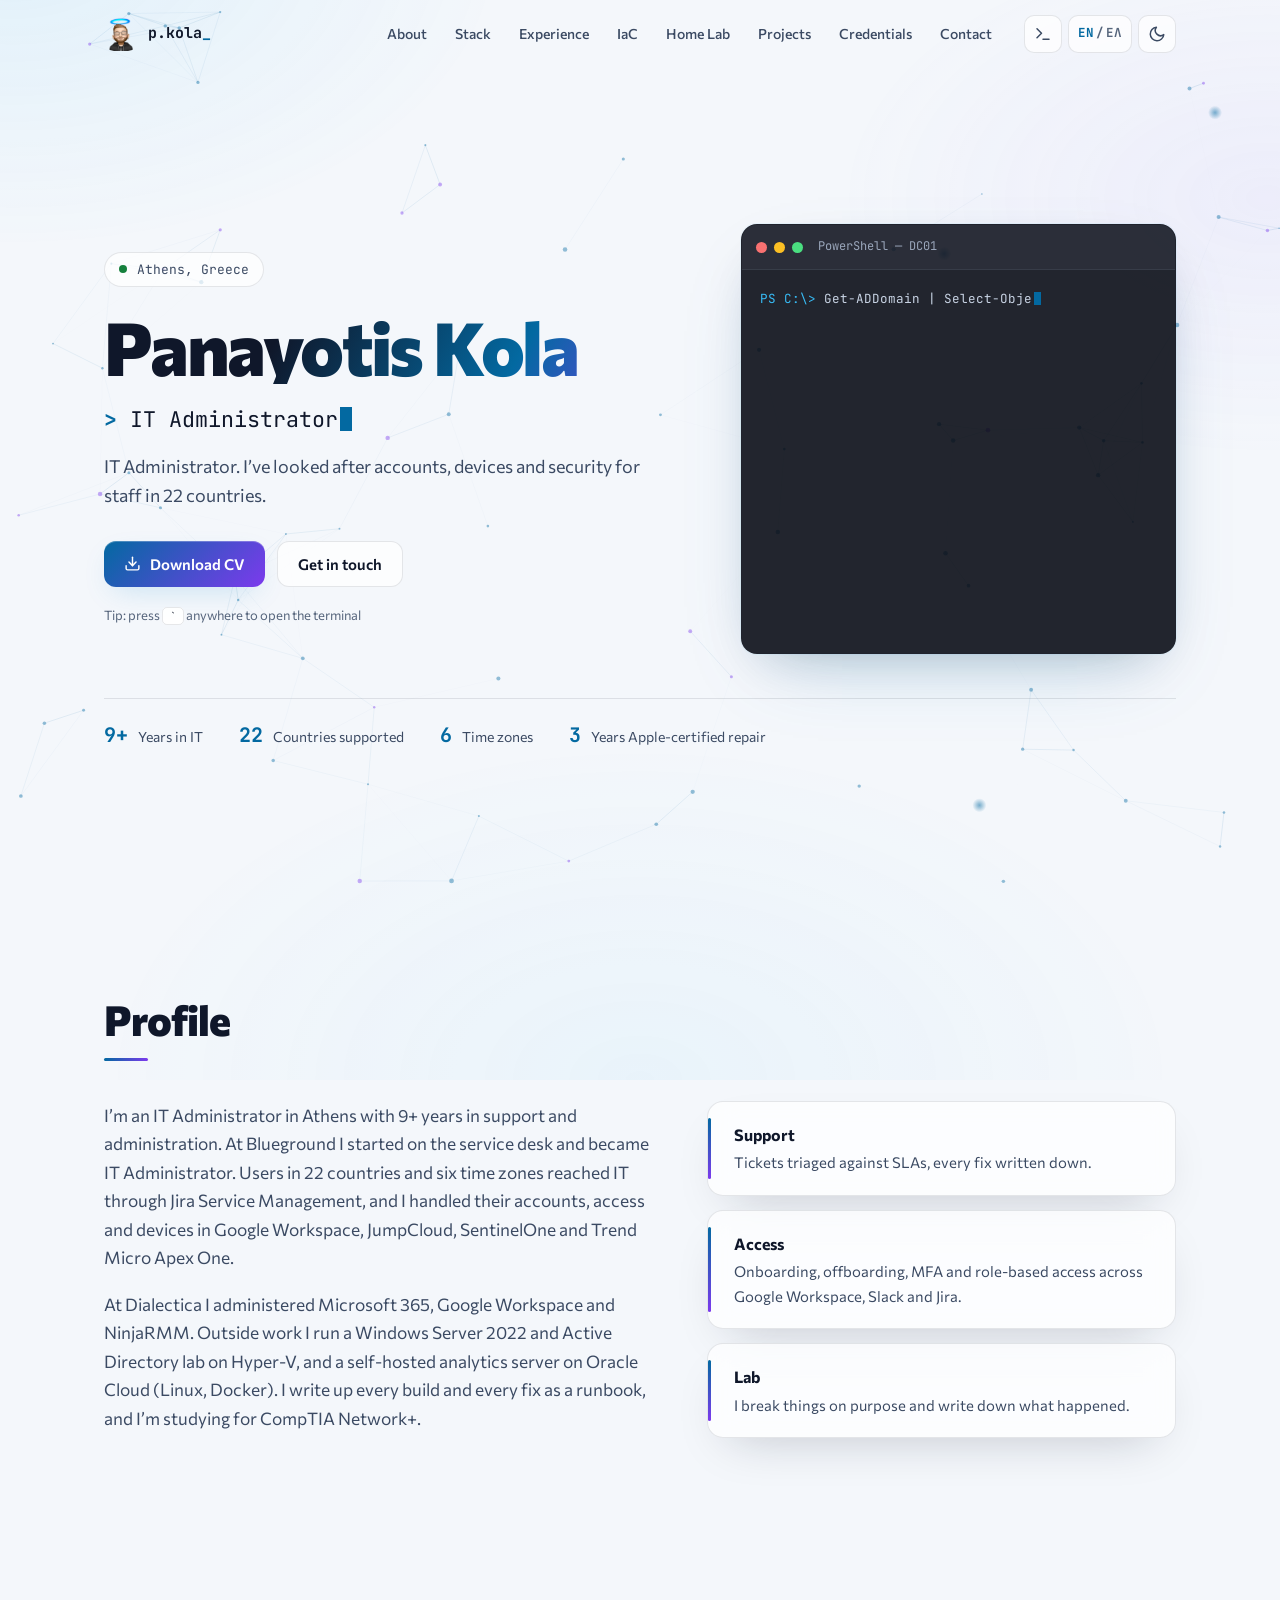
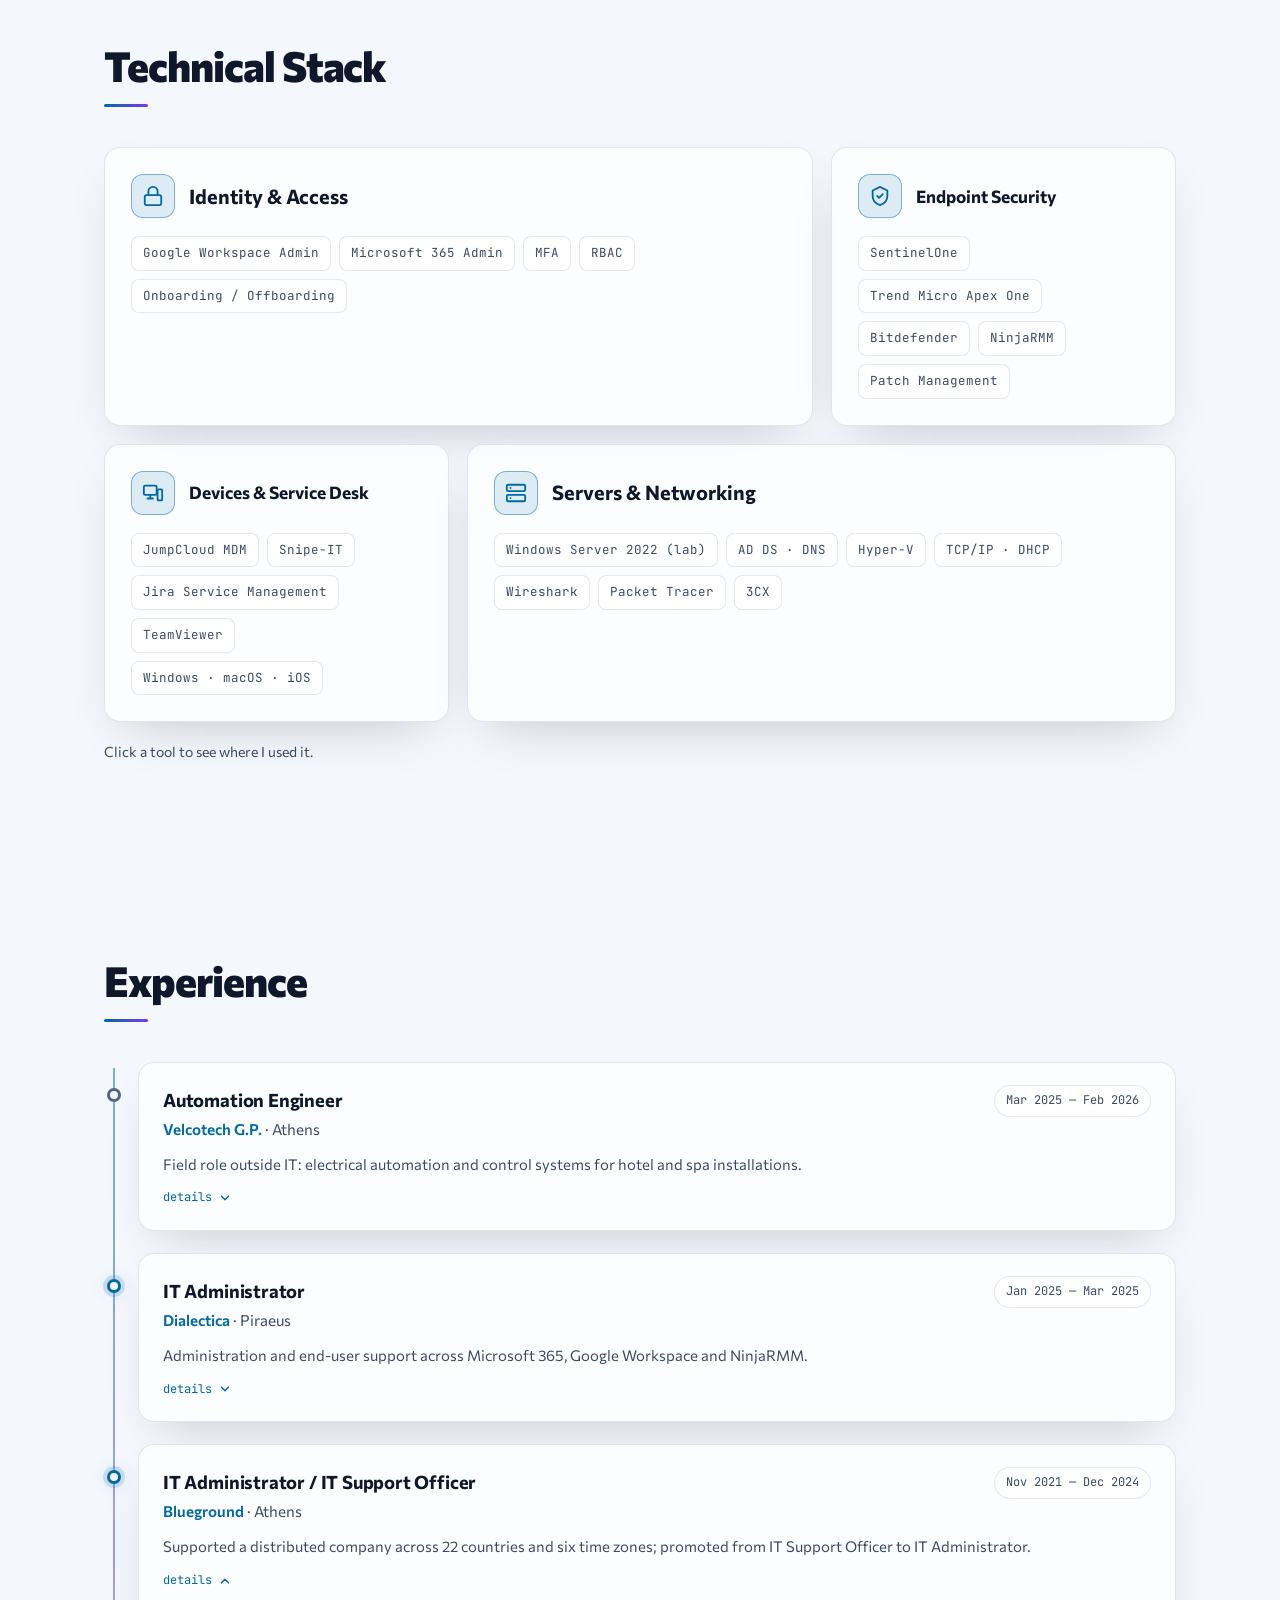
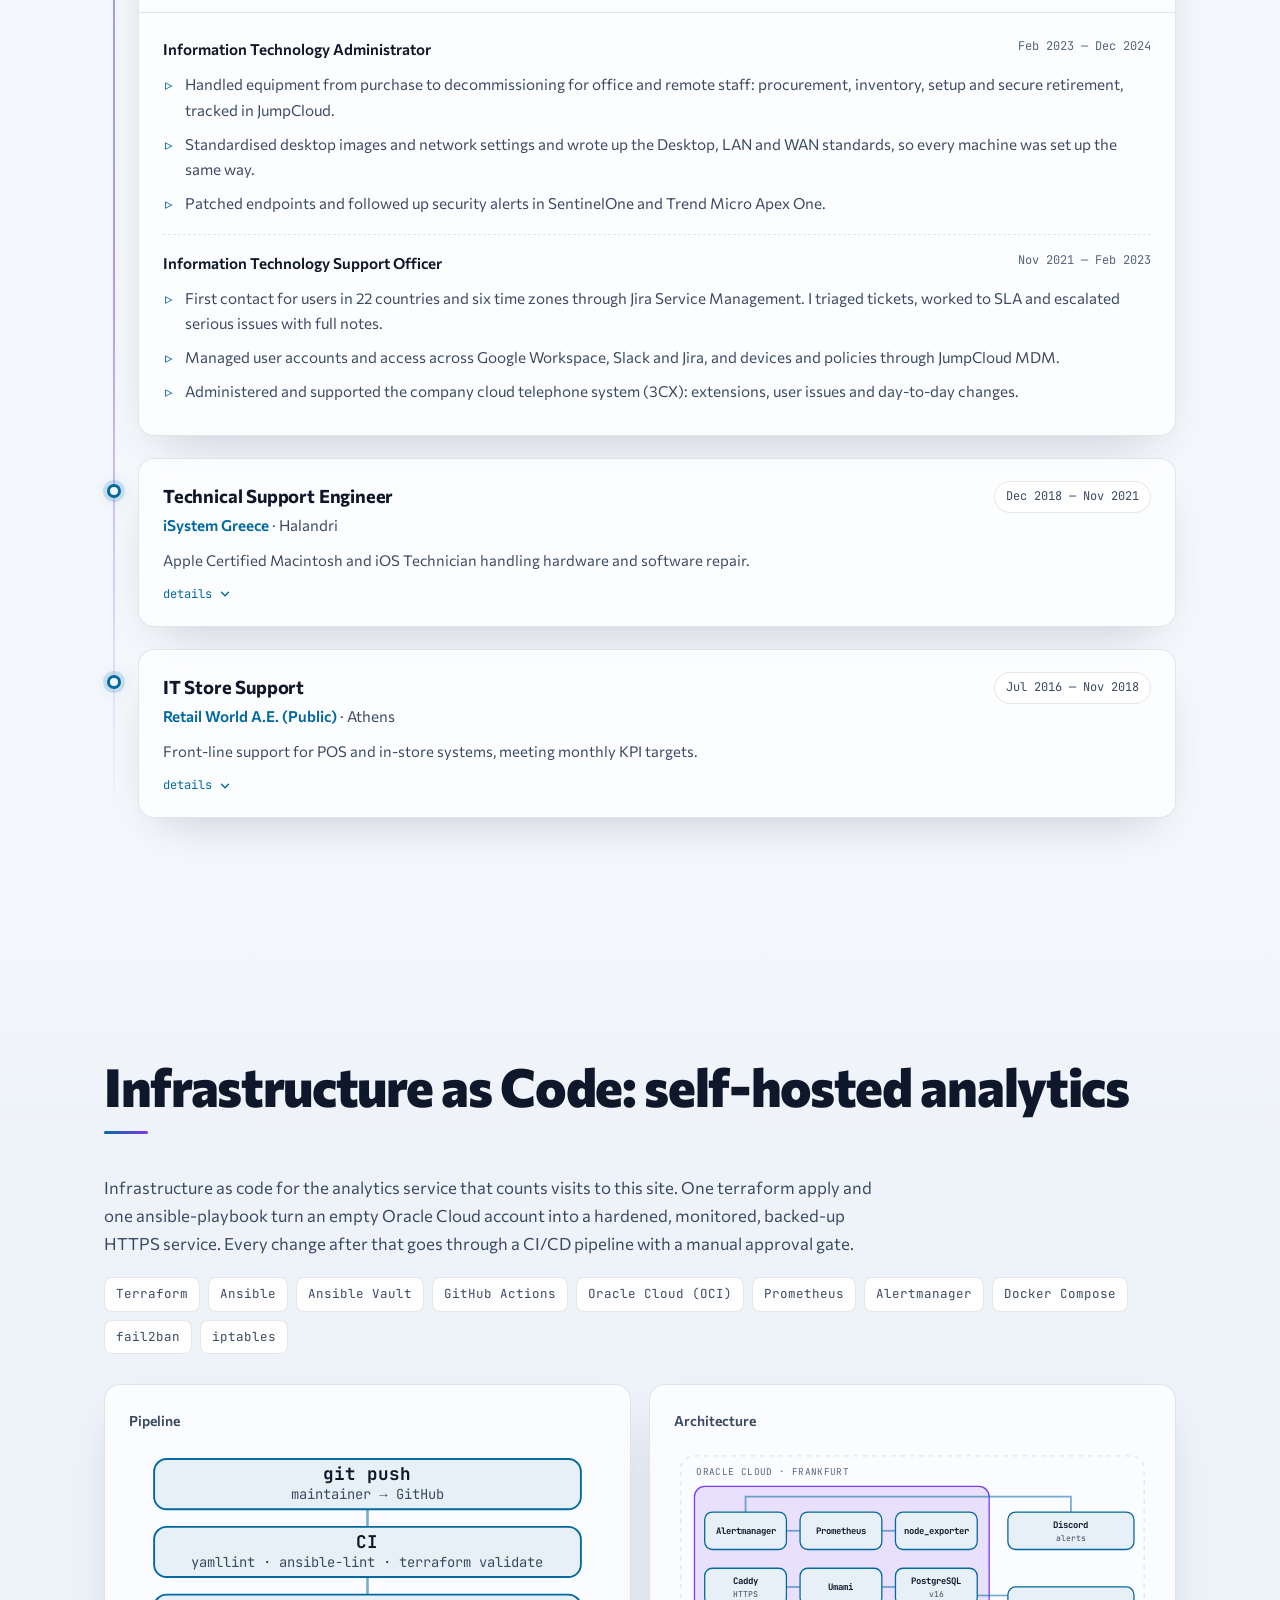
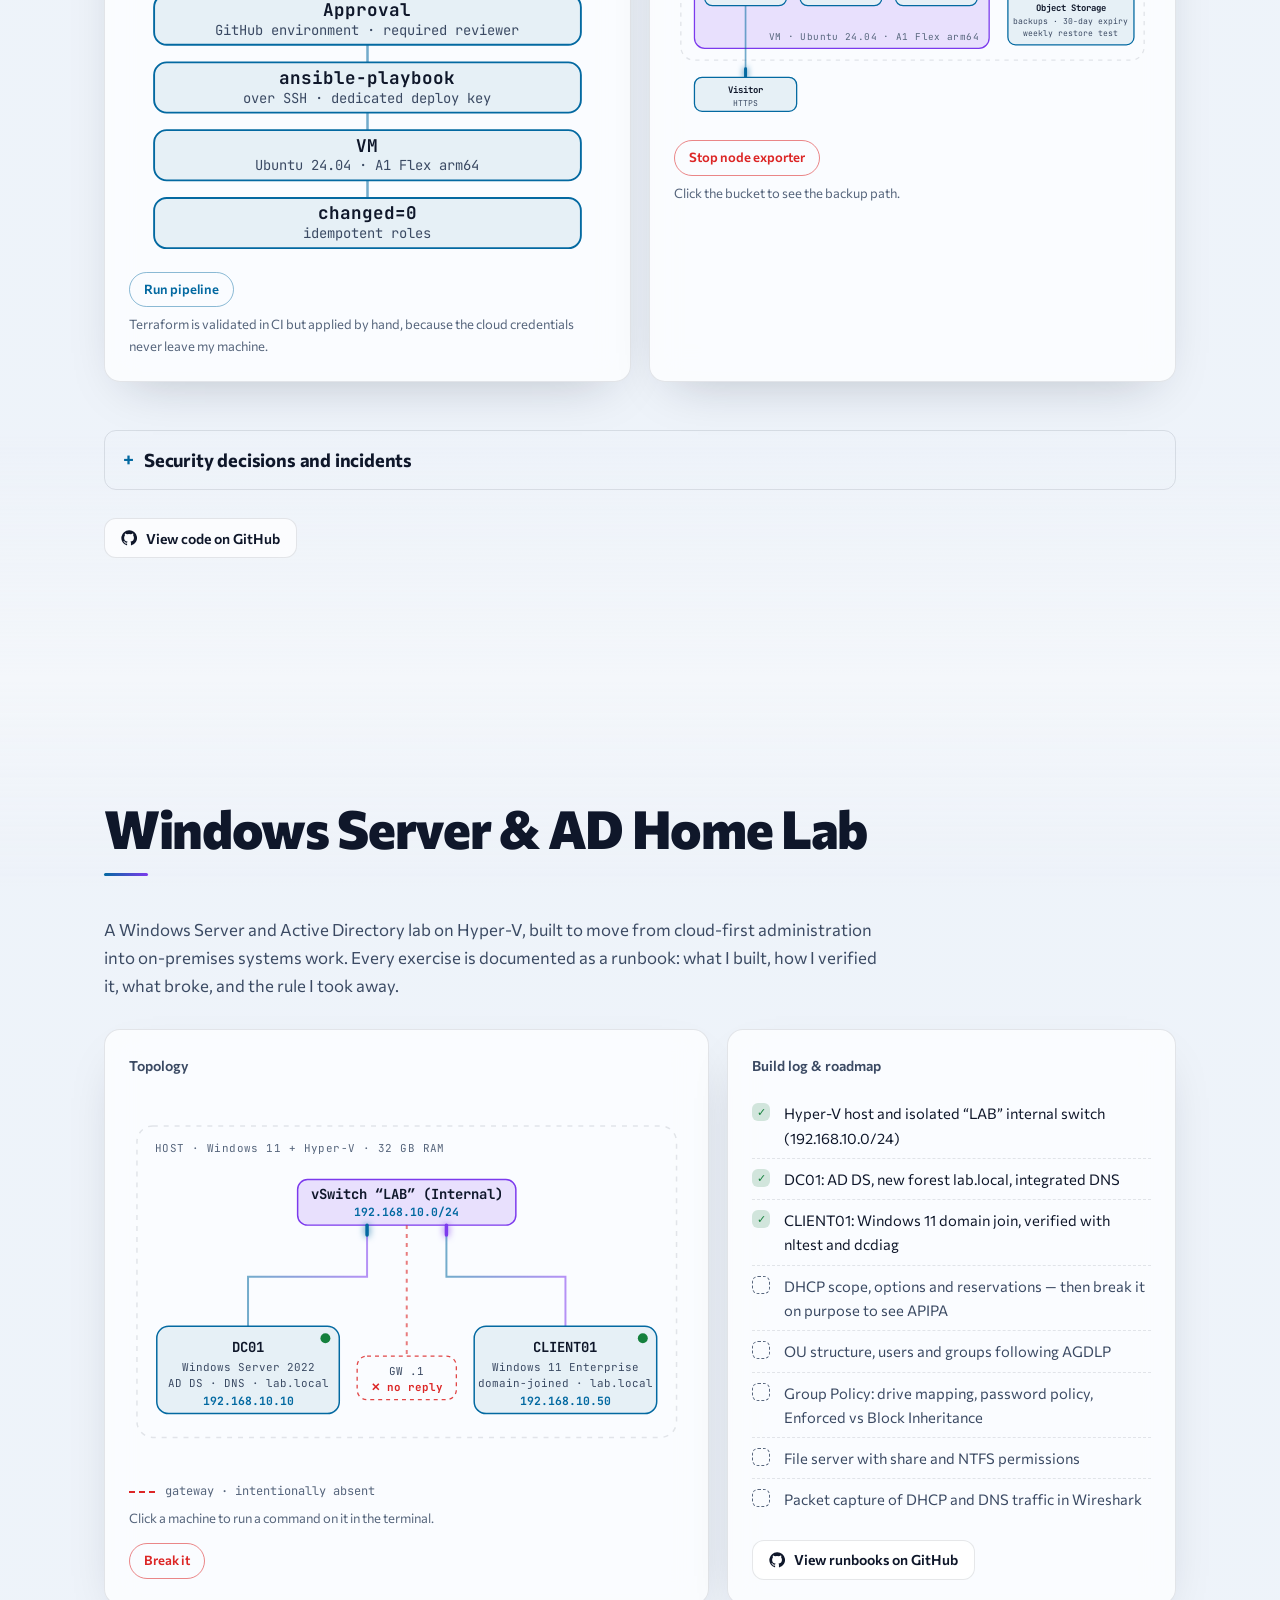
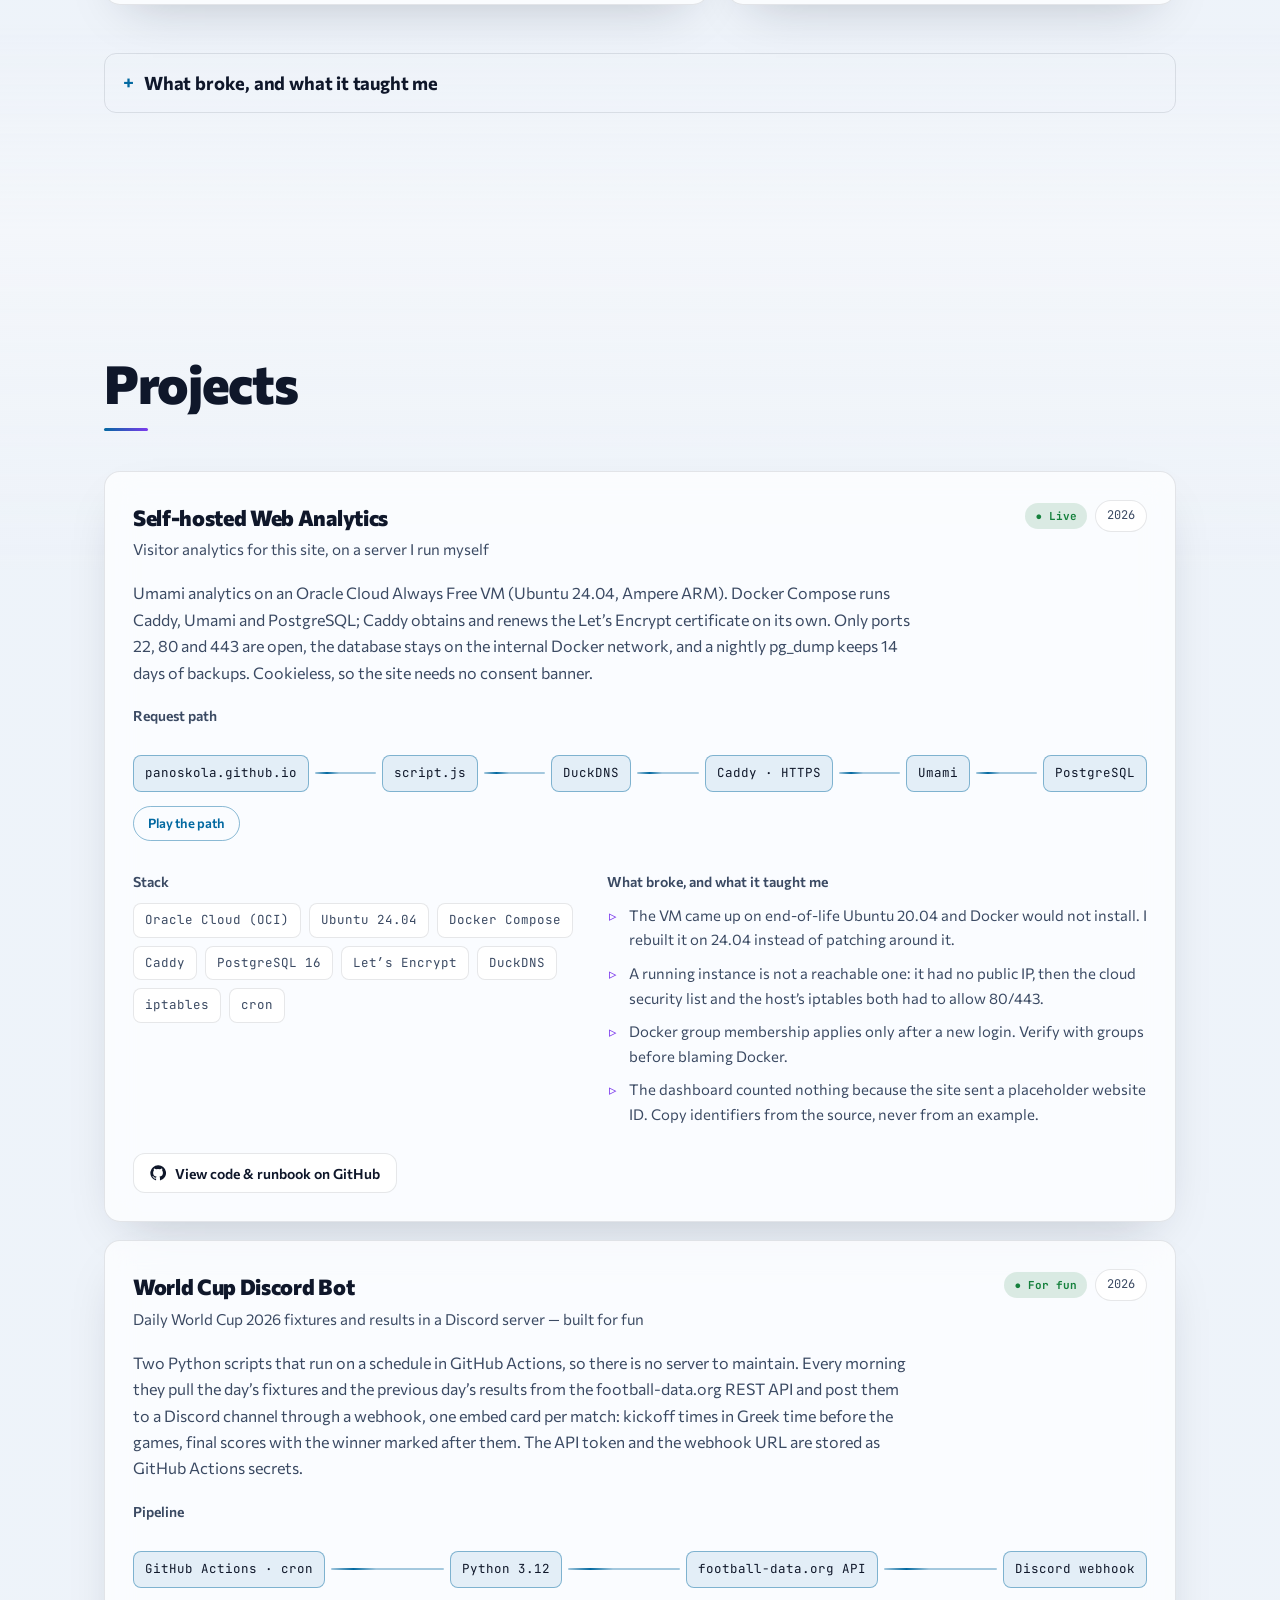
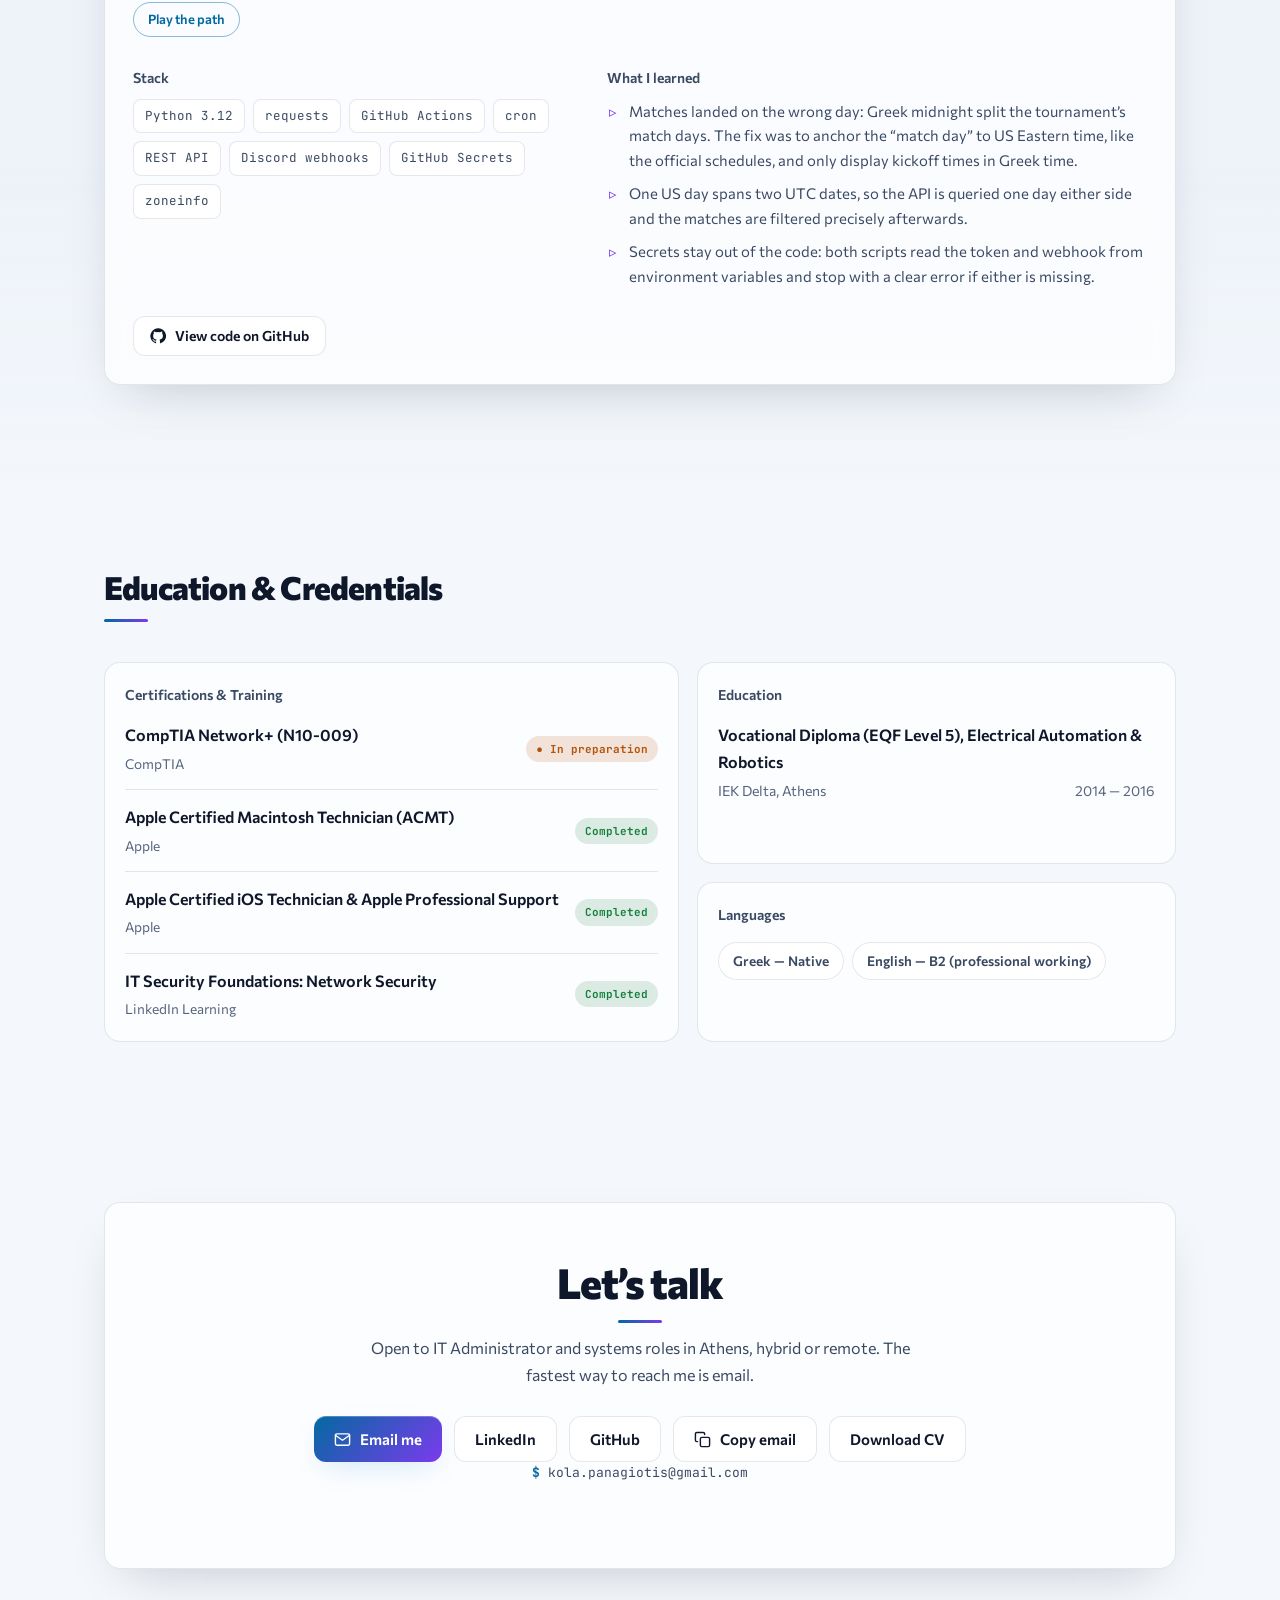
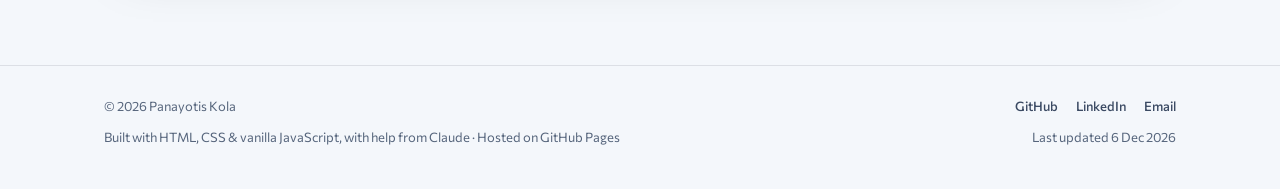
==== index.html @ b3405438 "Collapse IaC and lab incidents, run hero animations one at a time Co-Authored-By: Claude Sonnet 5.5 " ====
<!DOCTYPE html>
<html lang="en" data-theme="dark">
<head>
<meta charset="UTF-8">
<meta name="viewport" content="width=device-width, initial-scale=1.0">
<title>Panayotis Kola — IT Administrator</title>
<meta name="description" content="Panayotis Kola — IT Administrator in Athens, Greece. 9+ years in IT support and administration: identity and access, endpoint management and security, Windows Server and Active Directory home lab, self-hosted web analytics.">
<meta name="theme-color" content="#070b14">
<meta property="og:title" content="Panayotis Kola — IT Administrator">
<meta property="og:description" content="9+ years in IT support and administration · Identity & access · Endpoint management · Windows Server & AD home lab.">
<meta property="og:type" content="website">
<meta property="og:url" content="https://panoskola.github.io/">
<meta property="og:image" content="https://panoskola.github.io/assets/img/og-cover.png">
<meta property="og:image:width" content="1200">
<meta property="og:image:height" content="627">
<meta name="twitter:card" content="summary_large_image">
<link rel="canonical" href="https://panoskola.github.io/">
<script type="application/ld+json">
{
  "@context": "https://schema.org",
  "@type": "Person",
  "name": "Panayotis Kola",
  "alternateName": "Παναγιώτης Κόλα",
  "jobTitle": "IT Administrator",
  "url": "https://panoskola.github.io/",
  "image": "https://panoskola.github.io/assets/img/logo.png",
  "address": {
    "@type": "PostalAddress",
    "addressLocality": "Athens",
    "addressCountry": "GR"
  },
  "sameAs": [
    "https://github.com/panoskola",
    "https://www.linkedin.com/in/panayotiskola/"
  ],
  "knowsAbout": [
    "IT administration",
    "Identity and access management",
    "Endpoint management",
    "Endpoint security",
    "Windows Server",
    "Active Directory",
    "Google Workspace",
    "Microsoft 365",
    "Docker"
  ]
}
</script>
<link rel="icon" type="image/png" href="assets/img/logo-96.png">
<link rel="apple-touch-icon" href="assets/img/logo.png">
<link rel="manifest" href="manifest.webmanifest">
<script>
  /* Apply saved theme/language before paint to avoid a flash */
  (function () {
    var t = null, l = null;
    try { t = localStorage.getItem('pk-theme'); l = localStorage.getItem('pk-lang'); } catch (e) {}
    if (!t) t = (window.matchMedia && matchMedia('(prefers-color-scheme: light)').matches) ? 'light' : 'dark';
    if (!l) l = ((navigator.language || 'en').toLowerCase().indexOf('el') === 0) ? 'el' : 'en';
    document.documentElement.setAttribute('data-theme', t);
    document.documentElement.setAttribute('lang', l);
  })();
</script>
<link rel="preload" href="assets/fonts/commissioner-latin.woff2" as="font" type="font/woff2" crossorigin>
<link rel="stylesheet" href="assets/css/style.css?v=18">
  <script defer src="https://panoskola-stats.duckdns.org/script.js" data-website-id="fbe08940-e6f8-485b-ab67-b7c868853870" data-domains="panoskola.github.io"></script>
</head>
<body>
<a class="skip-link" href="#main" data-i18n="a11y.skip">Skip to content</a>

<canvas id="net-bg" aria-hidden="true"></canvas>
<div class="bg-glow" aria-hidden="true"></div>
<div class="scroll-progress" aria-hidden="true"><span></span></div>

<!-- ============ NAV ============ -->
<header class="nav" id="top">
  <div class="nav-inner">
    <a href="#hero" class="brand" aria-label="Home"><span class="brand-mark"><img src="assets/img/logo-96.png" alt="" width="34" height="34"></span><span class="brand-text">p.kola<span class="blink">_</span></span></a>
    <nav class="nav-links" id="nav-links" aria-label="Primary">
      <a href="#about" data-i18n="nav.about">About</a>
      <a href="#stack" data-i18n="nav.stack">Stack</a>
      <a href="#experience" data-i18n="nav.experience">Experience</a>
      <a href="#iac" data-i18n="nav.iac">IaC</a>
      <a href="#lab" data-i18n="nav.lab">Home Lab</a>
      <a href="#projects" data-i18n="nav.projects">Projects</a>
      <a href="#certs" data-i18n="nav.certs">Credentials</a>
      <a href="#contact" data-i18n="nav.contact">Contact</a>
    </nav>
    <div class="nav-actions">
      <button class="icon-btn" id="term-btn" type="button" aria-label="Open terminal" title="Terminal ( ` )">
        <svg viewBox="0 0 24 24" width="18" height="18" fill="none" stroke="currentColor" stroke-width="2" stroke-linecap="round" stroke-linejoin="round"><polyline points="4 17 10 11 4 5"/><line x1="12" y1="19" x2="20" y2="19"/></svg>
      </button>
      <button class="icon-btn lang-btn" id="lang-btn" type="button" data-i18n-aria="lang.toggle" aria-label="EN/ΕΛ — switch language"><span class="lang-on">EN</span><span class="lang-sep">/</span><span class="lang-off">ΕΛ</span></button>
      <button class="icon-btn" id="theme-btn" type="button" data-i18n-aria="theme.toggle" aria-label="Toggle light / dark theme">
        <svg class="i-sun" viewBox="0 0 24 24" width="18" height="18" fill="none" stroke="currentColor" stroke-width="2" stroke-linecap="round"><circle cx="12" cy="12" r="4.5"/><path d="M12 2v2M12 20v2M4.9 4.9l1.4 1.4M17.7 17.7l1.4 1.4M2 12h2M20 12h2M4.9 19.1l1.4-1.4M17.7 6.3l1.4-1.4"/></svg>
        <svg class="i-moon" viewBox="0 0 24 24" width="18" height="18" fill="none" stroke="currentColor" stroke-width="2" stroke-linecap="round" stroke-linejoin="round"><path d="M21 12.8A9 9 0 1 1 11.2 3a7 7 0 0 0 9.8 9.8z"/></svg>
      </button>
      <button class="icon-btn menu-btn" id="menu-btn" type="button" aria-label="Menu" aria-expanded="false" aria-controls="nav-links">
        <span></span><span></span><span></span>
      </button>
    </div>
  </div>
</header>

<main id="main" tabindex="-1">
<!-- ============ HERO ============ -->
<section class="hero" id="hero">
  <div class="wrap hero-grid">
    <div class="hero-copy">
      <p class="kicker reveal"><span class="pulse-dot"></span><span data-i18n="hero.kicker">Athens, Greece</span></p>
      <h1 class="reveal glitch" data-text="Panayotis Kola">Panayotis Kola</h1>
      <p class="typed-line reveal"><span class="prompt">&gt;</span> <span id="typed"></span><span class="caret"></span></p>
      <p class="tagline reveal" data-i18n="hero.tagline">IT Administrator. I’ve looked after accounts, devices and security for staff in 22 countries.</p>
      <div class="hero-cta reveal">
        <a class="btn btn-primary" href="assets/cv/Panayotis_Kola_CV.pdf" download>
          <svg viewBox="0 0 24 24" width="17" height="17" fill="none" stroke="currentColor" stroke-width="2" stroke-linecap="round" stroke-linejoin="round"><path d="M21 15v4a2 2 0 0 1-2 2H5a2 2 0 0 1-2-2v-4"/><polyline points="7 10 12 15 17 10"/><line x1="12" y1="15" x2="12" y2="3"/></svg>
          <span data-i18n="hero.cv">Download CV</span></a>
        <a class="btn btn-ghost" href="#contact" data-i18n="hero.contact">Get in touch</a>
        <button class="btn btn-ghost touch-only" type="button" id="term-btn-hero">
          <svg viewBox="0 0 24 24" width="17" height="17" fill="none" stroke="currentColor" stroke-width="2" stroke-linecap="round" stroke-linejoin="round" aria-hidden="true"><polyline points="4 17 10 11 4 5"/><line x1="12" y1="19" x2="20" y2="19"/></svg>
          <span data-i18n="hero.terminal">Open terminal</span></button>
      </div>
      <p class="hint reveal" data-i18n-html="hero.hint">Tip: press <kbd>`</kbd> anywhere to open the terminal</p>
    </div>

    <div class="hero-card reveal" aria-hidden="true">
      <div class="win-bar"><span></span><span></span><span></span><em>PowerShell — DC01</em></div>
      <pre class="hero-term" id="hero-term"></pre>
    </div>
  </div>

  <div class="wrap">
    <div class="stats reveal">
      <div class="stat"><span class="stat-num">9+</span><span class="stat-label" data-i18n="stat.years">Years in IT</span></div>
      <div class="stat"><span class="stat-num">22</span><span class="stat-label" data-i18n="stat.countries">Countries supported</span></div>
      <div class="stat"><span class="stat-num">6</span><span class="stat-label" data-i18n="stat.tz">Time zones</span></div>
      <div class="stat"><span class="stat-num">3</span><span class="stat-label" data-i18n="stat.apple">Years Apple-certified repair</span></div>
    </div>
  </div>
</section>

<!-- ============ ABOUT ============ -->
<section id="about" class="section">
  <div class="wrap">
    <div class="section-head"><h2 data-i18n="about.title">Profile</h2></div>
    <div class="about-grid">
      <div class="about-text">
        <p data-i18n="about.p1"></p>
        <p data-i18n="about.p2"></p>
      </div>
      <div class="about-facts">
        <div class="fact glass"><div><h3 data-i18n="about.f1t"></h3><p data-i18n="about.f1"></p></div></div>
        <div class="fact glass"><div><h3 data-i18n="about.f2t"></h3><p data-i18n="about.f2"></p></div></div>
        <div class="fact glass"><div><h3 data-i18n="about.f3t"></h3><p data-i18n="about.f3"></p></div></div>
      </div>
    </div>
  </div>
</section>

<!-- ============ STACK ============ -->
<section id="stack" class="section">
  <div class="wrap">
    <div class="section-head"><h2 data-i18n="stack.title">Technical Stack</h2></div>
    <div class="stack-grid" id="stack-grid"></div>
    <p class="tool-hint" id="tool-hint" aria-live="polite"></p>
  </div>
</section>

<!-- ============ EXPERIENCE ============ -->
<section id="experience" class="section">
  <div class="wrap">
    <div class="section-head"><h2 data-i18n="exp.title">Experience</h2></div>
    <ol class="timeline" id="timeline"></ol>
  </div>
</section>

<!-- ============ IAC ============ -->
<section id="iac" class="section feature">
  <div class="wrap">
    <div class="section-head"><h2 data-i18n="iac.title">Infrastructure as Code: self-hosted analytics</h2></div>
    <p class="lab-intro" data-i18n="iac.intro"></p>
    <div class="tags iac-tags" id="iac-tags"></div>

    <div class="iac-grid">
      <div class="topo glass reveal" id="iac-pipe">
        <h3 class="mini-head" data-i18n="iac.pipe">Pipeline</h3>
        <div id="pipe-body"></div>
      </div>
      <div class="topo glass reveal" id="iac-arch">
        <h3 class="mini-head" data-i18n="iac.arch">Architecture</h3>
        <div id="arch-body"></div>
      </div>
    </div>

    <details class="more">
      <summary><span data-i18n="iac.more">Security decisions and incidents</span></summary>
      <h3 class="sub-head" data-i18n="iac.sec">Security &amp; reliability decisions</h3>
      <div class="iac-sec" id="iac-sec"></div>

      <h3 class="sub-head" data-i18n="iac.broke">What broke, and what it taught me</h3>
      <div class="incidents" id="iac-incidents"></div>
    </details>

    <p class="iac-repo"><a class="btn btn-ghost btn-sm" href="https://github.com/panoskola/site-analytics-iac" target="_blank" rel="noopener">
      <svg viewBox="0 0 24 24" width="16" height="16" fill="currentColor" aria-hidden="true"><path d="M12 .5a11.5 11.5 0 0 0-3.64 22.41c.58.1.79-.25.79-.56v-2c-3.2.7-3.88-1.37-3.88-1.37-.53-1.33-1.29-1.69-1.29-1.69-1.05-.72.08-.7.08-.7 1.16.08 1.77 1.19 1.77 1.19 1.03 1.77 2.71 1.26 3.37.96.1-.75.4-1.26.73-1.55-2.55-.29-5.24-1.28-5.24-5.69 0-1.26.45-2.29 1.19-3.1-.12-.29-.52-1.46.11-3.05 0 0 .97-.31 3.17 1.18a11 11 0 0 1 5.77 0c2.2-1.49 3.17-1.18 3.17-1.18.63 1.59.23 2.76.11 3.05.74.81 1.19 1.84 1.19 3.1 0 4.42-2.7 5.39-5.26 5.68.41.36.78 1.06.78 2.14v3.17c0 .31.21.67.8.56A11.5 11.5 0 0 0 12 .5z"/></svg>
      <span data-i18n="iac.repo">View code on GitHub</span></a></p>
  </div>
</section>

<!-- ============ LAB ============ -->
<section id="lab" class="section feature">
  <div class="wrap">
    <div class="section-head"><h2 data-i18n="lab.title">Windows Server &amp; AD Home Lab</h2></div>
    <p class="lab-intro" data-i18n="lab.intro"></p>

    <div class="lab-grid">
      <div class="topo glass reveal">
        <h3 class="mini-head" data-i18n="lab.topo">Topology</h3>
        <svg class="topo-svg" viewBox="0 0 560 330" role="img" aria-label="Lab topology: Hyper-V host with internal switch LAB on 192.168.10.0/24, DC01 at .10, CLIENT01 at .50, gateway .1 intentionally absent">
          <defs>
            <linearGradient id="g-line" x1="0" x2="1"><stop offset="0" stop-color="var(--accent)"/><stop offset="1" stop-color="var(--accent-2)"/></linearGradient>
          </defs>
          <!-- host frame -->
          <rect x="8" y="8" width="544" height="314" rx="16" class="t-host"/>
          <text x="26" y="34" class="t-cap">HOST · Windows 11 + Hyper-V · 32 GB RAM</text>
          <!-- switch -->
          <rect x="170" y="62" width="220" height="46" rx="10" class="t-switch"/>
          <text x="280" y="82" class="t-name" text-anchor="middle">vSwitch “LAB” (Internal)</text>
          <text x="280" y="99" class="t-ip" text-anchor="middle">192.168.10.0/24</text>
          <!-- links -->
          <path d="M240 108 V160 H120 V210" class="t-link link-dc01"/>
          <path d="M320 108 V160 H440 V210" class="t-link"/>
          <path d="M280 108 V240" class="t-link t-dead"/>
          <path d="M240 108 V160 H120 V210" class="t-packet pk-dc01"/>
          <path d="M320 108 V160 H440 V210" class="t-packet t-packet-2"/>
          <!-- one-shot ping packets, played when a machine is clicked -->
          <path id="ping-dc01" d="M240 108 V160 H120 V210" pathLength="100" class="t-ping"/>
          <path id="ping-dc01-bad" d="M240 108 V160 H120 V198" pathLength="100" class="t-ping t-ping-bad"/>
          <path id="ping-client" d="M320 108 V160 H440 V210" pathLength="100" class="t-ping"/>
          <path id="ping-gw" d="M280 108 V236" pathLength="100" class="t-ping t-ping-bad"/>
          <!-- DC01 -->
          <g class="t-click dc01" data-cmd="ping dc01" data-ping="ping-dc01" role="button" tabindex="0" aria-label="DC01: run ping dc01 in the terminal">
            <rect x="28" y="210" width="184" height="88" rx="12" class="t-node"/>
            <text x="120" y="236" class="t-name" text-anchor="middle">DC01</text>
            <text x="120" y="255" class="t-sub" text-anchor="middle">Windows Server 2022</text>
            <text x="120" y="271" class="t-sub" text-anchor="middle">AD DS · DNS · lab.local</text>
            <text x="120" y="289" class="t-ip" id="dc-ip" text-anchor="middle">192.168.10.10</text>
            <circle cx="198" cy="222" r="5" class="t-led"/>
          </g>
          <!-- CLIENT01 -->
          <g class="t-click" data-cmd="ipconfig" data-ping="ping-client" role="button" tabindex="0" aria-label="CLIENT01: run ipconfig in the terminal">
            <rect x="348" y="210" width="184" height="88" rx="12" class="t-node"/>
            <text x="440" y="236" class="t-name" text-anchor="middle">CLIENT01</text>
            <text x="440" y="255" class="t-sub" text-anchor="middle">Windows 11 Enterprise</text>
            <text x="440" y="271" class="t-sub" text-anchor="middle">domain-joined · lab.local</text>
            <text x="440" y="289" class="t-ip" text-anchor="middle">192.168.10.50</text>
            <circle cx="518" cy="222" r="5" class="t-led"/>
          </g>
          <!-- gateway -->
          <g class="t-click" data-cmd="ping 192.168.10.1" data-ping="ping-gw" role="button" tabindex="0" aria-label="Gateway: run ping 192.168.10.1 in the terminal">
            <rect x="230" y="240" width="100" height="44" rx="10" class="t-ghost"/>
            <text x="280" y="259" class="t-sub" text-anchor="middle">GW .1</text>
            <text x="280" y="275" class="t-x" text-anchor="middle">✕ no reply</text>
          </g>
        </svg>
        <p class="topo-note"><span class="t-dash"></span><span data-i18n="lab.gw">gateway · intentionally absent</span></p>
        <p class="topo-hint" data-i18n="lab.try">Click a machine to run a command on it in the terminal.</p>
        <div class="break-bar"><button class="break-btn" id="break-btn" type="button" aria-pressed="false">Break it</button>
          <p class="break-note" id="break-note" aria-live="polite"></p></div>
      </div>

      <div class="roadmap glass reveal">
        <h3 class="mini-head" data-i18n="lab.roadmap">Build log &amp; roadmap</h3>
        <ul class="road" id="roadmap"></ul>
        <a class="btn btn-ghost btn-sm" href="https://github.com/panoskola/home-lab" target="_blank" rel="noopener">
          <svg viewBox="0 0 24 24" width="16" height="16" fill="currentColor" aria-hidden="true"><path d="M12 .5a11.5 11.5 0 0 0-3.64 22.41c.58.1.79-.25.79-.56v-2c-3.2.7-3.88-1.37-3.88-1.37-.53-1.33-1.29-1.69-1.29-1.69-1.05-.72.08-.7.08-.7 1.16.08 1.77 1.19 1.77 1.19 1.03 1.77 2.71 1.26 3.37.96.1-.75.4-1.26.73-1.55-2.55-.29-5.24-1.28-5.24-5.69 0-1.26.45-2.29 1.19-3.1-.12-.29-.52-1.46.11-3.05 0 0 .97-.31 3.17 1.18a11 11 0 0 1 5.77 0c2.2-1.49 3.17-1.18 3.17-1.18.63 1.59.23 2.76.11 3.05.74.81 1.19 1.84 1.19 3.1 0 4.42-2.7 5.39-5.26 5.68.41.36.78 1.06.78 2.14v3.17c0 .31.21.67.8.56A11.5 11.5 0 0 0 12 .5z"/></svg>
          <span data-i18n="lab.repo">View runbooks on GitHub</span></a>
      </div>
    </div>

    <details class="more">
      <summary><span data-i18n="lab.broke">What broke, and what it taught me</span></summary>
      <div class="incidents" id="incidents"></div>
    </details>
  </div>
</section>

<!-- ============ PROJECTS ============ -->
<section id="projects" class="section feature">
  <div class="wrap">
    <div class="section-head"><h2 data-i18n="proj.title">Projects</h2></div>
    <div id="projects-list"></div>
  </div>
</section>

<!-- ============ CERTS ============ -->
<section id="certs" class="section quiet">
  <div class="wrap">
    <div class="section-head"><h2 data-i18n="certs.title">Education &amp; Credentials</h2></div>
    <div class="cert-grid">
      <div class="glass card-pad reveal">
        <h3 class="mini-head" data-i18n="certs.courses">Certifications &amp; Training</h3>
        <ul class="cert-list" id="cert-list"></ul>
      </div>
      <div class="cert-side">
        <div class="glass card-pad reveal">
          <h3 class="mini-head" data-i18n="certs.edu">Education</h3>
          <div class="edu" id="edu"></div>
        </div>
        <div class="glass card-pad reveal">
          <h3 class="mini-head" data-i18n="certs.lang">Languages</h3>
          <div class="chips" id="langs"></div>
        </div>
      </div>
    </div>
  </div>
</section>

<!-- ============ CONTACT ============ -->
<section id="contact" class="section">
  <div class="wrap">
    <div class="contact glass reveal">
      <h2 data-i18n="contact.title">Let’s talk</h2>
      <p data-i18n="contact.text"></p>
      <div class="contact-links">
        <a class="btn btn-primary" href="mailto:kola.panagiotis@gmail.com">
          <svg viewBox="0 0 24 24" width="17" height="17" fill="none" stroke="currentColor" stroke-width="2" stroke-linecap="round" stroke-linejoin="round"><rect x="2" y="4" width="20" height="16" rx="2"/><path d="m22 6-10 7L2 6"/></svg>
          <span data-i18n="contact.email">Email me</span></a>
        <a class="btn btn-ghost" href="https://www.linkedin.com/in/panayotiskola/" target="_blank" rel="noopener">LinkedIn</a>
        <a class="btn btn-ghost" href="https://github.com/panoskola" target="_blank" rel="noopener">GitHub</a>
        <button class="btn btn-ghost" type="button" id="copy-mail" data-email="kola.panagiotis@gmail.com">
          <svg id="copy-ico" viewBox="0 0 24 24" width="17" height="17" fill="none" stroke="currentColor" stroke-width="2" stroke-linecap="round" stroke-linejoin="round" aria-hidden="true"><rect x="9" y="9" width="13" height="13" rx="2"/><path d="M5 15H4a2 2 0 0 1-2-2V4a2 2 0 0 1 2-2h9a2 2 0 0 1 2 2v1"/></svg>
          <span id="copy-mail-label" data-i18n="contact.copy">Copy email</span></button>
        <a class="btn btn-ghost" href="assets/cv/Panayotis_Kola_CV.pdf" download data-i18n="hero.cv">Download CV</a>
      </div>
      <p class="mail-line" aria-live="polite"><span class="prompt">$</span> kola.panagiotis@gmail.com</p>
    </div>
  </div>
</section>
</main>

<footer class="footer">
  <div class="wrap footer-inner">
    <div class="footer-main">
      <span>© <span id="year"></span> Panayotis Kola</span>
      <nav class="footer-links" aria-label="Social">
        <a href="https://github.com/panoskola" target="_blank" rel="noopener">GitHub</a>
        <a href="https://www.linkedin.com/in/panayotiskola/" target="_blank" rel="noopener">LinkedIn</a>
        <a href="mailto:kola.panagiotis@gmail.com" data-i18n="footer.email">Email</a>
      </nav>
    </div>
    <div class="footer-meta">
      <span data-i18n="footer">Built with HTML, CSS &amp; vanilla JavaScript, with help from Claude · Hosted on GitHub Pages</span>
      <span><span data-i18n="footer.updated">Last updated</span> <span id="updated"></span></span>
    </div>
  </div>
</footer>

<!-- ============ TERMINAL ============ -->
<div class="term-overlay" id="term" role="dialog" aria-modal="true" aria-labelledby="term-title" hidden>
  <div class="term-window">
    <div class="win-bar">
      <button class="dot-close" id="term-close" type="button" data-i18n-aria="term.close" aria-label="Close terminal"></button><span></span><span></span>
      <em id="term-title" data-i18n="term.title">pkola@lab: ~</em>
    </div>
    <div class="term-chips" id="term-chips" role="group" aria-label="Suggested commands">
      <button type="button" data-run="help">help</button>
      <button type="button" data-run="skills">skills</button>
      <button type="button" data-run="experience">experience</button>
      <button type="button" data-run="lab">lab</button>
      <button type="button" data-run="projects">projects</button>
      <button type="button" data-run="contact">contact</button>
    </div>
    <div class="term-body" id="term-body">
      <div id="term-out"></div>
      <form class="term-line" id="term-form" autocomplete="off">
        <label for="term-input" class="term-ps">pkola@lab:~$</label>
        <input id="term-input" type="text" spellcheck="false" autocapitalize="off" autocomplete="off">
      </form>
    </div>
  </div>
</div>

<noscript><style>.reveal{opacity:1!important;transform:none!important}</style></noscript>
<script src="assets/js/content.js?v=20"></script>
<script src="assets/js/main.js?v=20"></script>
</body>
</html>
---- assets/css/style.css ----
/* Self-hosted fonts (SIL Open Font License): Commissioner and JetBrains Mono, Latin + Greek subsets */
@font-face {
  font-family: 'Commissioner';
  font-style: normal;
  font-weight: 400 800;
  font-display: swap;
  src: url(../fonts/commissioner-greek.woff2) format('woff2');
  unicode-range: U+0370-0377, U+037A-037F, U+0384-038A, U+038C, U+038E-03A1, U+03A3-03FF;
}
@font-face {
  font-family: 'Commissioner';
  font-style: normal;
  font-weight: 400 800;
  font-display: swap;
  src: url(../fonts/commissioner-latin-ext.woff2) format('woff2');
  unicode-range: U+0100-02BA, U+02BD-02C5, U+02C7-02CC, U+02CE-02D7, U+02DD-02FF, U+0304, U+0308, U+0329, U+1D00-1DBF, U+1E00-1E9F, U+1EF2-1EFF, U+2020, U+20A0-20AB, U+20AD-20C4, U+2113, U+2C60-2C7F, U+A720-A7FF;
}
@font-face {
  font-family: 'Commissioner';
  font-style: normal;
  font-weight: 400 800;
  font-display: swap;
  src: url(../fonts/commissioner-latin.woff2) format('woff2');
  unicode-range: U+0000-00FF, U+0131, U+0152-0153, U+02BB-02BC, U+02C6, U+02DA, U+02DC, U+0304, U+0308, U+0329, U+2000-206F, U+20AC, U+2122, U+2191, U+2193, U+2212, U+2215, U+FEFF, U+FFFD;
}
@font-face {
  font-family: 'JetBrains Mono';
  font-style: normal;
  font-weight: 400 700;
  font-display: swap;
  src: url(../fonts/jetbrains-mono-greek.woff2) format('woff2');
  unicode-range: U+0370-0377, U+037A-037F, U+0384-038A, U+038C, U+038E-03A1, U+03A3-03FF;
}
@font-face {
  font-family: 'JetBrains Mono';
  font-style: normal;
  font-weight: 400 700;
  font-display: swap;
  src: url(../fonts/jetbrains-mono-latin-ext.woff2) format('woff2');
  unicode-range: U+0100-02BA, U+02BD-02C5, U+02C7-02CC, U+02CE-02D7, U+02DD-02FF, U+0304, U+0308, U+0329, U+1D00-1DBF, U+1E00-1E9F, U+1EF2-1EFF, U+2020, U+20A0-20AB, U+20AD-20C4, U+2113, U+2C60-2C7F, U+A720-A7FF;
}
@font-face {
  font-family: 'JetBrains Mono';
  font-style: normal;
  font-weight: 400 700;
  font-display: swap;
  src: url(../fonts/jetbrains-mono-latin.woff2) format('woff2');
  unicode-range: U+0000-00FF, U+0131, U+0152-0153, U+02BB-02BC, U+02C6, U+02DA, U+02DC, U+0304, U+0308, U+0329, U+2000-206F, U+20AC, U+2122, U+2191, U+2193, U+2212, U+2215, U+FEFF, U+FFFD;
}
/* ==========================================================
   Panayotis Kola — personal site
   Plain CSS · dark/light themes via [data-theme]
   ========================================================== */

:root {
  --bg: #070b14;
  --bg-2: #0b1120;
  --surface: rgba(17, 25, 43, 0.62);
  --surface-solid: #0f1729;
  --surface-hi: rgba(30, 41, 66, 0.7);
  --border: rgba(148, 163, 184, 0.14);
  --border-hi: rgba(56, 189, 248, 0.45);
  --text: #e6edf7;
  --text-soft: #a7b3c7;
  --text-faint: #8492aa;
  --accent: #38bdf8;
  --accent-2: #a78bfa;
  --ok: #4ade80;
  --warn: #fbbf24;
  --bad: #f87171;
  --glow: rgba(56, 189, 248, 0.35);
  --net-node: 56, 189, 248;
  --net-node-2: 167, 139, 250;
  --shadow: 0 20px 60px -20px rgba(0, 0, 0, 0.6);
  --radius: 16px;
  --sans: 'Commissioner', 'Inter', system-ui, -apple-system, 'Segoe UI', Roboto, sans-serif;
  --mono: 'JetBrains Mono', ui-monospace, 'Cascadia Code', Consolas, monospace;
  --nav-h: 68px;
  color-scheme: dark;
}

:root[data-theme="light"] {
  --bg: #f4f7fb;
  --bg-2: #eaf0f8;
  --surface: rgba(255, 255, 255, 0.72);
  --surface-solid: #ffffff;
  --surface-hi: rgba(255, 255, 255, 0.92);
  --border: rgba(15, 23, 42, 0.1);
  --border-hi: rgba(3, 105, 161, 0.45);
  --text: #0f172a;
  --text-soft: #3b4a63;
  --text-faint: #56657c;
  --accent: #0369a1;
  --accent-2: #7c3aed;
  --ok: #15803d;
  --warn: #b45309;
  --bad: #dc2626;
  --glow: rgba(2, 132, 199, 0.22);
  --net-node: 3, 105, 161;
  --net-node-2: 124, 58, 237;
  --shadow: 0 20px 50px -24px rgba(15, 23, 42, 0.25);
  color-scheme: light;
}

*, *::before, *::after { box-sizing: border-box; margin: 0; padding: 0; }
html { scroll-behavior: smooth; scroll-padding-top: calc(var(--nav-h) + 12px); -webkit-text-size-adjust: 100%; }
body {
  background: var(--bg);
  color: var(--text);
  font-family: var(--sans);
  line-height: 1.65;
  -webkit-font-smoothing: antialiased;
  overflow-x: hidden;
  transition: background-color .4s ease, color .4s ease;
}
a { color: var(--accent); text-decoration: none; }
a:hover { text-decoration: underline; }
button { font: inherit; color: inherit; background: none; border: 0; cursor: pointer; }
:focus-visible { outline: 2px solid var(--accent); outline-offset: 3px; border-radius: 6px; }
kbd {
  font-family: var(--mono); font-size: .8em; padding: 1px 7px; border-radius: 5px;
  border: 1px solid var(--border); background: var(--surface-hi); color: var(--text);
}
::selection { background: var(--accent); color: var(--bg); }

.wrap { max-width: 1120px; margin: 0 auto; padding: 0 24px; }

/* ---------- Background layers ---------- */
#net-bg { position: fixed; inset: 0; width: 100%; height: 100%; z-index: -2; pointer-events: none; }
.bg-glow {
  position: fixed; inset: -20%; z-index: -3; pointer-events: none;
  background:
    radial-gradient(40% 35% at 15% 10%, rgba(56, 189, 248, .14), transparent 70%),
    radial-gradient(35% 30% at 85% 30%, rgba(167, 139, 250, .12), transparent 70%),
    radial-gradient(45% 40% at 50% 100%, rgba(56, 189, 248, .08), transparent 70%);
  animation: drift 24s ease-in-out infinite alternate;
}
[data-theme="light"] .bg-glow { opacity: .7; }
@keyframes drift { to { transform: translate3d(3%, -2%, 0) scale(1.05); } }

.scroll-progress { position: fixed; top: 0; left: 0; right: 0; height: 2px; z-index: 60; }
.scroll-progress span {
  display: block; height: 100%; width: 100%; transform-origin: 0 50%; transform: scaleX(0);
  background: linear-gradient(90deg, var(--accent), var(--accent-2));
  box-shadow: 0 0 12px var(--glow);
}

/* ---------- Glass ---------- */
.glass {
  background: var(--surface);
  border: 1px solid var(--border);
  border-radius: var(--radius);
  backdrop-filter: blur(14px) saturate(140%);
  -webkit-backdrop-filter: blur(14px) saturate(140%);
  box-shadow: var(--shadow);
  position: relative;
}
/* cursor-follow highlight */
.glass::before {
  content: ""; position: absolute; inset: 0; border-radius: inherit; pointer-events: none;
  background: radial-gradient(420px circle at var(--mx, -500px) var(--my, -500px), var(--glow), transparent 45%);
  opacity: 0; transition: opacity .3s;
}
.glass:hover::before { opacity: .55; }
.card-pad { padding: 26px; }

/* ---------- Nav ---------- */
.nav {
  position: sticky; top: 0; z-index: 50; height: var(--nav-h);
  transition: background .3s, border-color .3s, backdrop-filter .3s;
  border-bottom: 1px solid transparent;
}
.nav.scrolled {
  background: color-mix(in srgb, var(--bg) 72%, transparent);
  backdrop-filter: blur(14px); -webkit-backdrop-filter: blur(14px);
  border-bottom-color: var(--border);
}
.nav-inner { max-width: 1120px; margin: 0 auto; padding: 0 24px; height: 100%; display: flex; align-items: center; gap: 20px; }
.brand { display: flex; align-items: center; gap: 10px; color: var(--text); font-family: var(--mono); font-weight: 700; }
.brand:hover { text-decoration: none; }
.brand-mark {
  width: 34px; height: 34px; border-radius: 10px; display: grid; place-items: center; font-size: 13px;
  color: var(--bg); background: linear-gradient(135deg, var(--accent), var(--accent-2));
  box-shadow: 0 0 18px var(--glow);
}
.brand-text { font-size: 15px; }
.blink { animation: blink 1.1s steps(1) infinite; color: var(--accent); }
@keyframes blink { 50% { opacity: 0; } }
.nav-links { display: flex; gap: 4px; margin-left: auto; }
.nav-links a {
  white-space: nowrap;
  color: var(--text-soft); font-size: 14px; font-weight: 500; padding: 8px 12px; border-radius: 8px; position: relative;
}
.nav-links a:hover { color: var(--text); text-decoration: none; background: var(--surface-hi); }
.nav-links a.active { color: var(--text); }
.nav-links a.active::after {
  content: ""; position: absolute; left: 12px; right: 12px; bottom: 3px; height: 2px; border-radius: 2px;
  background: linear-gradient(90deg, var(--accent), var(--accent-2));
}
.nav-actions { display: flex; align-items: center; gap: 6px; }
.icon-btn {
  height: 38px; min-width: 38px; padding: 0 9px; border-radius: 10px; display: inline-flex; align-items: center; justify-content: center; gap: 2px;
  color: var(--text-soft); border: 1px solid var(--border); background: var(--surface);
  transition: color .2s, border-color .2s, transform .2s;
}
.icon-btn:hover { color: var(--text); border-color: var(--border-hi); transform: translateY(-1px); }
.lang-btn { font-family: var(--mono); font-size: 12.5px; font-weight: 700; }
.lang-btn .lang-off, .lang-btn .lang-sep { color: var(--text-faint); }
.lang-btn .lang-on { color: var(--accent); }
html[lang="el"] .lang-btn .lang-on { color: var(--text-faint); }
html[lang="el"] .lang-btn .lang-off { color: var(--accent); }
.i-moon { display: none; }
[data-theme="light"] .i-sun { display: none; }
[data-theme="light"] .i-moon { display: block; }
.menu-btn { display: none; flex-direction: column; gap: 4px; }
.menu-btn span { display: block; width: 16px; height: 2px; background: currentColor; border-radius: 2px; transition: transform .25s, opacity .25s; }
.menu-btn[aria-expanded="true"] span:nth-child(1) { transform: translateY(6px) rotate(45deg); }
.menu-btn[aria-expanded="true"] span:nth-child(2) { opacity: 0; }
.menu-btn[aria-expanded="true"] span:nth-child(3) { transform: translateY(-6px) rotate(-45deg); }

/* ---------- Buttons ---------- */
.btn {
  display: inline-flex; align-items: center; gap: 9px; height: 46px; padding: 0 20px; border-radius: 12px;
  font-weight: 600; font-size: 15px; white-space: nowrap; transition: transform .2s, box-shadow .2s, border-color .2s, background .2s;
}
.btn:hover { text-decoration: none; transform: translateY(-2px); }
.btn-primary {
  color: #04121f; background: linear-gradient(135deg, var(--accent), var(--accent-2));
  box-shadow: 0 10px 30px -10px var(--glow), inset 0 1px 0 rgba(255,255,255,.25);
}
[data-theme="light"] .btn-primary { color: #fff; }
.btn-primary:hover { box-shadow: 0 14px 36px -8px var(--glow); }
.btn-ghost { color: var(--text); border: 1px solid var(--border); background: var(--surface); backdrop-filter: blur(8px); }
.btn-ghost:hover { border-color: var(--border-hi); }
.btn-sm { height: 40px; font-size: 14px; padding: 0 16px; }

/* ---------- Hero ---------- */
.hero { min-height: calc(100vh - var(--nav-h)); display: flex; flex-direction: column; justify-content: center; padding: 48px 0 40px; position: relative; }
.hero > .wrap { width: 100%; }
.hero-grid { display: grid; grid-template-columns: 1.15fr .85fr; gap: 48px; align-items: center; }
.kicker {
  display: inline-flex; align-items: center; gap: 10px; font-family: var(--mono); font-size: 13px; color: var(--text-soft);
  padding: 6px 14px; border: 1px solid var(--border); border-radius: 999px; background: var(--surface); margin-bottom: 22px;
}
.pulse-dot { width: 8px; height: 8px; border-radius: 50%; background: var(--ok); box-shadow: 0 0 0 0 rgba(74, 222, 128, .6); animation: pulse 2s infinite; }
@keyframes pulse { 70% { box-shadow: 0 0 0 10px rgba(74, 222, 128, 0); } 100% { box-shadow: 0 0 0 0 rgba(74, 222, 128, 0); } }
h1 {
  font-size: clamp(2.6rem, 6.4vw, 4.6rem); line-height: 1.02; letter-spacing: -0.035em; font-weight: 800;
  background: linear-gradient(120deg, var(--text) 30%, var(--accent) 70%, var(--accent-2));
  -webkit-background-clip: text; background-clip: text; color: transparent;
  position: relative;
}
.glitch::before, .glitch::after {
  content: attr(data-text); position: absolute; inset: 0; pointer-events: none; opacity: 0;
  background: inherit; -webkit-background-clip: text; background-clip: text;
}
.glitch.glitching::before { opacity: .8; transform: translate(2px, -1px); clip-path: inset(10% 0 55% 0); filter: hue-rotate(40deg); }
.glitch.glitching::after { opacity: .8; transform: translate(-2px, 1px); clip-path: inset(60% 0 8% 0); filter: hue-rotate(-40deg); }
.typed-line { font-family: var(--mono); font-size: clamp(1.05rem, 2.2vw, 1.35rem); color: var(--text); margin: 18px 0 14px; min-height: 1.6em; }
.prompt { color: var(--accent); font-weight: 700; }
.caret { display: inline-block; width: .55em; height: 1.1em; vertical-align: -0.18em; margin-left: 2px; background: var(--accent); animation: blink 1s steps(1) infinite; }
.tagline { font-size: 1.12rem; color: var(--text-soft); max-width: 560px; }
.hero-cta { display: flex; flex-wrap: wrap; gap: 12px; margin-top: 30px; }
.hint { margin-top: 18px; font-size: 13px; color: var(--text-faint); }

.hero-card {
  border-radius: var(--radius); overflow: hidden; border: 1px solid var(--border);
  background: color-mix(in srgb, #050912 88%, transparent);
  box-shadow: var(--shadow), 0 0 0 1px rgba(56,189,248,.06), 0 30px 80px -30px var(--glow);
  transform: perspective(1100px) rotateY(-7deg) rotateX(3deg);
  transition: transform .5s ease;
}
.hero-card:hover { transform: perspective(1100px) rotateY(0) rotateX(0); }
.win-bar { display: flex; align-items: center; gap: 7px; padding: 12px 14px; background: rgba(148,163,184,.08); border-bottom: 1px solid rgba(148,163,184,.12); }
.win-bar > span, .win-bar > .dot-close { width: 11px; height: 11px; border-radius: 50%; background: #f87171; }
.win-bar > span:nth-of-type(1) { background: #fbbf24; }
.win-bar > span:nth-of-type(2) { background: #4ade80; }
.hero-card .win-bar > span:nth-child(1) { background: #f87171; }
.hero-card .win-bar > span:nth-child(2) { background: #fbbf24; }
.hero-card .win-bar > span:nth-child(3) { background: #4ade80; }
.win-bar em { font-style: normal; font-family: var(--mono); font-size: 12px; color: #9aa6bb; margin-left: 8px; }
.hero-term {
  font-family: var(--mono); font-size: 12.6px; line-height: 1.7; color: #c9d4e5; padding: 18px 18px 22px;
  min-height: 300px; white-space: pre-wrap; word-break: break-word;
}
.hero-term { display: grid; align-content: start; }
.hero-term > * { grid-area: 1 / 1; }
.ht-ghost { visibility: hidden; }
.hero-term .c-ps { color: #38bdf8; }
.hero-term .c-ok { color: #4ade80; }
.hero-term .c-dim { color: #8a97ad; }
.hero-term .c-warn { color: #fbbf24; }

.stats {
  margin-top: 44px; display: flex; flex-wrap: wrap; gap: 8px 36px; padding-top: 20px; border-top: 1px solid var(--border);
}
.stat { display: flex; align-items: baseline; gap: 10px; }
.stat-num { font-family: var(--mono); font-size: 1.25rem; font-weight: 700; color: var(--accent); }
.stat-label { font-size: 14px; color: var(--text-soft); }


/* ---------- Sections ---------- */
.section { padding: 96px 0; position: relative; }
.section-head { margin-bottom: 40px; }
h2 { font-size: clamp(1.9rem, 3.6vw, 2.6rem); letter-spacing: -0.025em; line-height: 1.15; font-weight: 800; }
h2::after { content: ""; display: block; width: 44px; height: 3px; margin-top: 14px; border-radius: 3px; background: linear-gradient(90deg, var(--accent), var(--accent-2)); }
.contact h2::after { margin-left: auto; margin-right: auto; }
html[lang="el"] h1, html[lang="el"] h2 { letter-spacing: -0.012em; }
.mini-head { font-size: 14px; color: var(--text-soft); font-weight: 600; margin-bottom: 16px; }

/* Feature sections (lab, projects) carry more weight; credentials stay quiet */
.section.feature { padding: 120px 0; }
.section.feature h2 { font-size: clamp(2.2rem, 4.6vw, 3.3rem); }
.section.feature::before {
  content: ""; position: absolute; inset: 0; z-index: -1; pointer-events: none;
  background: linear-gradient(180deg, transparent, color-mix(in srgb, var(--bg-2) 70%, transparent) 18%, color-mix(in srgb, var(--bg-2) 70%, transparent) 82%, transparent);
}
.section.quiet { padding: 64px 0; }
.section.quiet h2 { font-size: clamp(1.5rem, 2.8vw, 2rem); }
.section.quiet .card-pad { padding: 20px; box-shadow: none; }
.sub-head { font-size: 1.35rem; font-weight: 700; letter-spacing: -0.01em; margin: 56px 0 22px; }
.more { margin-top: 48px; }
.more > summary { display: flex; align-items: center; gap: 10px; cursor: pointer; list-style: none; font-size: 1.15rem; font-weight: 700; letter-spacing: -0.01em; padding: 14px 18px; border: 1px solid var(--border); border-radius: 12px; }
.more > summary::-webkit-details-marker { display: none; }
.more > summary::before { content: "+"; font-family: var(--mono); color: var(--accent); width: 1ch; }
.more[open] > summary::before { content: "−"; }
.more > summary:hover { border-color: var(--accent); }
.more > summary:focus-visible { outline: 2px solid var(--accent); outline-offset: 3px; }
.more[open] > summary { margin-bottom: 22px; }
.more > .sub-head:first-of-type { margin-top: 0; }

/* ---------- About ---------- */
.about-grid { display: grid; grid-template-columns: 1.2fr 1fr; gap: 40px; align-items: start; }
.about-text p { font-size: 1.08rem; color: var(--text-soft); margin-bottom: 18px; }
.about-facts { display: grid; gap: 14px; }
.fact { padding: 20px 22px 20px 26px; overflow: hidden; }
.fact::after { content: ""; position: absolute; left: 0; top: 16px; bottom: 16px; width: 3px; border-radius: 3px; background: linear-gradient(var(--accent), var(--accent-2)); }
.fact h3 { font-size: 1rem; margin-bottom: 2px; }
.fact p { font-size: .93rem; color: var(--text-soft); }

/* ---------- Stack ---------- */
.stack-grid { display: grid; grid-template-columns: repeat(6, 1fr); gap: 18px; }
.stack-card { grid-column: span 3; }
.stack-card:nth-child(1) { grid-column: span 4; }
.stack-card:nth-child(2) { grid-column: span 2; }
.stack-card:nth-child(3) { grid-column: span 2; }
.stack-card:nth-child(4) { grid-column: span 4; }
.stack-card:nth-child(1) h3, .stack-card:nth-child(4) h3 { font-size: 1.25rem; }
.stack-card { padding: 26px; transition: transform .35s ease, border-color .3s; transform-style: preserve-3d; }
.stack-card:hover { border-color: var(--border-hi); }
.stack-top { display: flex; align-items: center; gap: 14px; margin-bottom: 18px; }
.stack-ico {
  width: 44px; height: 44px; border-radius: 12px; display: grid; place-items: center; color: var(--accent);
  background: color-mix(in srgb, var(--accent) 12%, transparent); border: 1px solid var(--border-hi);
}
.stack-card h3 { font-size: 1.08rem; }
.tags { display: flex; flex-wrap: wrap; gap: 8px; }
.tag {
  font-family: var(--mono); font-size: 12.5px; padding: 6px 11px; border-radius: 8px;
  color: var(--text-soft); background: var(--surface-hi); border: 1px solid var(--border);
  transition: color .2s, border-color .2s, transform .2s;
}
.tag:hover { color: var(--accent); border-color: var(--border-hi); transform: translateY(-1px); }

/* ---------- Timeline ---------- */
.timeline { list-style: none; position: relative; padding-left: 34px; }
.timeline::before {
  content: ""; position: absolute; left: 9px; top: 6px; bottom: 6px; width: 2px;
  background: linear-gradient(var(--accent), var(--accent-2) 60%, transparent);
  opacity: .5;
}
.t-item { position: relative; margin-bottom: 22px; }
.t-item::before {
  content: ""; position: absolute; left: -31px; top: 26px; width: 14px; height: 14px; border-radius: 50%;
  background: var(--bg); border: 3px solid var(--accent); box-shadow: 0 0 0 4px color-mix(in srgb, var(--accent) 15%, transparent), 0 0 16px var(--glow);
}
.t-item.muted::before { border-color: var(--text-faint); box-shadow: none; }
.t-card { padding: 0; overflow: hidden; }
.t-head {
  width: 100%; text-align: left; padding: 22px 24px; display: grid; grid-template-columns: 1fr auto; gap: 6px 16px; align-items: start;
}
.t-title { font-size: 1.15rem; font-weight: 700; letter-spacing: -0.01em; }
.t-org { color: var(--text-soft); font-size: .95rem; }
.t-org b { color: var(--accent); font-weight: 600; }
.t-period { font-family: var(--mono); font-size: 12px; color: var(--text-soft); padding: 5px 11px; border-radius: 999px; border: 1px solid var(--border); background: var(--surface-hi); white-space: nowrap; }
.t-scope { grid-column: 1 / -1; color: var(--text-soft); font-size: .93rem; margin-top: 4px; }
.t-toggle { display: inline-flex; align-items: center; gap: 6px; grid-column: 1 / -1; font-family: var(--mono); font-size: 12px; color: var(--accent); margin-top: 6px; }
.t-toggle svg { transition: transform .3s; }
.t-item.open .t-toggle svg { transform: rotate(180deg); }
.t-body { display: grid; grid-template-rows: 0fr; transition: grid-template-rows .45s ease; }
.t-item.open .t-body { grid-template-rows: 1fr; }
.t-body > div { overflow: hidden; }
.t-inner { padding: 0 24px 22px; border-top: 1px solid var(--border); padding-top: 18px; }
.t-role { display: flex; justify-content: space-between; gap: 12px; flex-wrap: wrap; font-weight: 600; font-size: .95rem; margin: 6px 0 10px; }
.t-role span:last-child { font-family: var(--mono); font-size: 12px; color: var(--text-faint); font-weight: 400; }
.t-inner ul + .t-role { margin-top: 18px; padding-top: 16px; border-top: 1px dashed var(--border); }
.t-inner ul { list-style: none; }
.t-inner li { position: relative; padding-left: 22px; margin-bottom: 9px; color: var(--text-soft); font-size: .95rem; }
.t-inner li::before { content: "▹"; position: absolute; left: 2px; top: 0; color: var(--accent); font-weight: 700; }

/* ---------- Lab ---------- */
.lab-intro { color: var(--text-soft); font-size: 1.05rem; max-width: 780px; margin-bottom: 30px; }
.lab-grid { display: grid; grid-template-columns: 1.35fr 1fr; gap: 18px; align-items: stretch; }
.topo { padding: 24px; display: flex; flex-direction: column; }
.topo .topo-svg { margin: auto 0; }
.topo-svg { width: 100%; height: auto; display: block; }
.topo-svg text { font-family: var(--mono); }
.t-host { fill: none; stroke: var(--border); stroke-width: 1.5; stroke-dasharray: 5 6; }
.t-cap { fill: var(--text-faint); font-size: 11px; letter-spacing: .04em; }
.t-switch { fill: color-mix(in srgb, var(--accent-2) 14%, transparent); stroke: var(--accent-2); stroke-width: 1.5; }
.t-node { fill: color-mix(in srgb, var(--accent) 10%, var(--surface-solid)); stroke: var(--accent); stroke-width: 1.5; }
.t-ghost { fill: none; stroke: var(--bad); stroke-width: 1.3; stroke-dasharray: 4 4; opacity: .85; }
.t-name { fill: var(--text); font-size: 14px; font-weight: 700; }
.t-sub { fill: var(--text-soft); font-size: 11px; }
.t-ip { fill: var(--accent); font-size: 11.5px; font-weight: 700; }
.t-x { fill: var(--bad); font-size: 11px; font-weight: 700; }
.t-link { fill: none; stroke: url(#g-line); stroke-width: 2; opacity: .55; }
.t-dead { stroke: var(--bad); stroke-dasharray: 4 5; opacity: .6; }
.t-packet { fill: none; stroke: var(--accent); stroke-width: 3.5; stroke-linecap: round; stroke-dasharray: 10 400; animation: packet 3.2s linear infinite; filter: drop-shadow(0 0 4px var(--accent)); }
.t-packet-2 { stroke: var(--accent-2); animation-delay: 1.6s; filter: drop-shadow(0 0 4px var(--accent-2)); }
@keyframes packet { from { stroke-dashoffset: 10; } to { stroke-dashoffset: -400; } }
.t-led { fill: var(--ok); animation: led 2.4s ease-in-out infinite; }
@keyframes led { 50% { opacity: .35; } }
.topo-note { display: flex; align-items: center; gap: 10px; font-family: var(--mono); font-size: 12px; color: var(--text-faint); margin-top: 12px; }
.t-dash { width: 26px; border-top: 2px dashed var(--bad); }

.roadmap { padding: 24px; display: flex; flex-direction: column; }
.road { list-style: none; margin-bottom: 20px; flex: 1; }
.road li { display: grid; grid-template-columns: 22px 1fr; gap: 10px; padding: 8px 0; font-size: .92rem; color: var(--text-soft); border-bottom: 1px dashed var(--border); }
.road li:last-child { border-bottom: 0; }
.road .st { width: 18px; height: 18px; border-radius: 6px; display: grid; place-items: center; font-size: 11px; font-weight: 700; margin-top: 2px; }
.road .st.done { background: color-mix(in srgb, var(--ok) 18%, transparent); color: var(--ok); }
.road .st.next { border: 1.5px dashed var(--text-faint); }
.road li.is-done { color: var(--text); }
.roadmap .btn { align-self: flex-start; }

.incidents { display: grid; grid-template-columns: repeat(auto-fit, minmax(300px, 1fr)); gap: 16px; }
.incident { padding: 22px; display: flex; flex-direction: column; gap: 10px; transition: transform .3s, border-color .3s; }
.incident:hover { transform: translateY(-4px); border-color: var(--border-hi); }
.inc-cmd { font-family: var(--mono); font-size: 12.5px; color: var(--ok); background: color-mix(in srgb, #050912 80%, transparent); border: 1px solid var(--border); border-radius: 8px; padding: 7px 10px; }
[data-theme="light"] .inc-cmd { color: #4ade80; background: #0b1120; }
.inc-cmd::before { content: "PS> "; color: #38bdf8; }
.incident h4 { font-size: 1.02rem; }
.incident p { font-size: .92rem; color: var(--text-soft); }
.inc-lesson { margin-top: auto; padding-top: 10px; border-top: 1px dashed var(--border); font-size: .9rem; color: var(--text); }
.inc-lesson b { font-size: .9rem; color: var(--accent-2); margin-right: 6px; }
.inc-lesson b::after { content: ":"; }

/* ---------- IaC ---------- */
.iac-tags { margin: -10px 0 30px; }
.iac-grid { display: grid; grid-template-columns: 1fr 1fr; gap: 18px; align-items: stretch; }
#iac-incidents .inc-cmd::before { content: "$ "; }
.iac-sec { display: grid; grid-template-columns: repeat(auto-fit, minmax(240px, 1fr)); gap: 14px; align-items: start; }
.sec-card { text-align: left; padding: 18px 20px; display: flex; flex-direction: column; gap: 8px; cursor: pointer; font: inherit; color: inherit; transition: border-color .3s; }
.sec-card:hover, .sec-card:focus-visible { border-color: var(--border-hi); }
.sec-title { font-weight: 700; font-size: 1rem; }
.sec-title::after { content: "+"; float: right; color: var(--accent); font-family: var(--mono); }
.sec-card[aria-expanded="true"] .sec-title::after { content: "−"; }
.sec-why { display: none; font-size: .92rem; color: var(--text-soft); }
.sec-why b { color: var(--accent-2); }
.sec-card[aria-expanded="true"] .sec-why { display: block; }
.iac-repo { margin-top: 28px; }
.arch-svg text { font-family: var(--mono); }
.iac-grid > * { min-width: 0; }
.diagram-scroll { overflow-x: auto; margin: auto 0; }
@media (max-width: 600px) { .diagram-scroll .arch-svg { min-width: 500px; } }
/* the shared link gradient has no extent on straight horizontal/vertical paths, so use a solid stroke here */
.arch-svg .t-link, .pipe-link { stroke: var(--accent); }
.a-name { fill: var(--text); font-size: 10.5px; font-weight: 700; }
.a-sub { fill: var(--text-soft); font-size: 9.5px; }
.a-alertbox { fill: color-mix(in srgb, var(--bad) 14%, var(--surface-solid)); stroke: var(--bad); stroke-width: 1.3; }
.a-alert { fill: var(--bad); font-size: 10.5px; font-weight: 700; }
.arch-alert { display: none; }
.arch-svg.alerting .arch-alert { display: block; }
.arch-svg.alerting .arch-exp .t-node { stroke: var(--bad); fill: color-mix(in srgb, var(--bad) 12%, var(--surface-solid)); }
.arch-svg.alerting .arch-scrape { stroke: var(--bad); stroke-dasharray: 3 3; opacity: .8; }
.arch-svg.alerting .arch-alertlink { opacity: 1; }
.arch-svg.disc-firing .arch-disc .t-node { stroke: var(--bad); }
.arch-svg.disc-firing .arch-disc .a-sub { fill: var(--bad); font-weight: 700; }
.arch-svg.disc-resolved .arch-disc .t-node { stroke: var(--ok); }
.arch-svg.disc-resolved .arch-disc .a-sub { fill: var(--ok); font-weight: 700; }
#arch-bucket { outline: none; }
#arch-bucket:hover .t-node, #arch-bucket:focus-visible .t-node { fill: color-mix(in srgb, var(--accent) 20%, var(--surface-solid)); stroke-width: 2.5; }
.pipe-link.lit { opacity: 1; }
.pipe-node .t-node { transition: fill .3s, stroke .3s; }
.pipe-node.on .t-node { fill: color-mix(in srgb, var(--accent) 24%, var(--surface-solid)); stroke-width: 2.5; }
.pipe-node.done .t-node { stroke: var(--ok); }
.pipe-node.waiting .t-node { stroke: var(--warn); fill: color-mix(in srgb, var(--warn) 14%, var(--surface-solid)); }
.break-btn.pipe-btn { color: var(--accent); border-color: var(--border-hi); }
.break-btn.pipe-btn:hover:not([aria-disabled="true"]) { background: color-mix(in srgb, var(--accent) 12%, transparent); }
.break-btn.pipe-btn.is-approve { color: var(--warn); border-color: color-mix(in srgb, var(--warn) 55%, transparent); }
.break-btn.pipe-btn[aria-disabled="true"] { opacity: .55; cursor: default; }
@media print { #pipe-run, #pipe-cap { display: none; } }
@media (max-width: 900px) { .iac-grid { grid-template-columns: 1fr; } }
@media print { .iac-sec { grid-template-columns: 1fr 1fr; } .sec-why { display: block; } .sec-title::after { content: none; } }

/* ---------- Projects ---------- */
#projects-list { display: grid; gap: 18px; }
.proj { padding: 28px; display: flex; flex-direction: column; gap: 18px; }
.proj-head { display: flex; justify-content: space-between; align-items: flex-start; gap: 16px; flex-wrap: wrap; }
.proj-title { font-size: 1.35rem; font-weight: 800; letter-spacing: -0.015em; }
.proj-tag { color: var(--text-soft); font-size: .95rem; margin-top: 2px; }
.proj-meta { display: flex; align-items: center; gap: 8px; }
.proj-live::before { content: "● "; }
.proj-desc { color: var(--text-soft); max-width: 78ch; }
.proj .mini-head { margin-bottom: 10px; }
.proj-flow { display: flex; align-items: center; gap: 6px; }
.pf-node {
  font-family: var(--mono); font-size: 12.5px; padding: 7px 11px; border-radius: 8px; color: var(--text);
  border: 1px solid var(--border-hi); background: color-mix(in srgb, var(--accent) 9%, transparent);
}
.pf-link { flex: 1 1 24px; min-width: 24px; height: 2px; position: relative; overflow: hidden; border-radius: 2px; background: color-mix(in srgb, var(--accent) 35%, transparent); }
.pf-link::after { content: ""; position: absolute; top: 0; left: 0; width: 40%; height: 100%; background: linear-gradient(90deg, transparent, var(--accent), transparent); animation: flow 2.4s linear infinite; }
@keyframes flow { from { transform: translateX(-100%); } to { transform: translateX(260%); } }
.proj-flow .pf-node { flex: none; }
.proj-grid { display: grid; grid-template-columns: 1fr 1.2fr; gap: 24px; }
.proj-lessons { list-style: none; }
.proj-lessons li { position: relative; padding-left: 22px; margin-bottom: 9px; color: var(--text-soft); font-size: .93rem; }
.proj-lessons li::before { content: "▹"; position: absolute; left: 2px; color: var(--accent-2); font-weight: 700; }
.proj .btn { align-self: flex-start; }
@media (max-width: 860px) {
  .proj-grid { grid-template-columns: 1fr; }
  .proj-flow { flex-direction: column; align-items: flex-start; gap: 0; padding-left: 14px; }
  .pf-link { flex: none; width: 2px; height: 22px; min-width: 0; margin-left: 12px; }
  .pf-link::after { width: 100%; height: 40%; background: linear-gradient(180deg, transparent, var(--accent), transparent); animation-name: flow-v; }
}
@keyframes flow-v { from { transform: translateY(-100%); } to { transform: translateY(260%); } }
@media (max-width: 640px) { .proj { padding: 20px; } }

/* ---------- Certs ---------- */
.cert-grid { display: grid; grid-template-columns: 1.2fr 1fr; gap: 18px; }
.cert-side { display: grid; gap: 18px; }
.cert-list { list-style: none; }
.cert-list li { display: grid; grid-template-columns: 1fr auto; gap: 4px 12px; padding: 14px 0; border-bottom: 1px solid var(--border); align-items: center; }
.cert-list li:first-child { padding-top: 0; }
.cert-list li:last-child { border-bottom: 0; padding-bottom: 0; }
.cert-name { font-weight: 600; }
.cert-by { grid-column: 1; font-size: .85rem; color: var(--text-faint); }
.badge { grid-row: 1 / span 2; grid-column: 2; font-family: var(--mono); font-size: 11px; font-weight: 700; padding: 4px 10px; border-radius: 999px; white-space: nowrap; }
.badge.ok { color: var(--ok); background: color-mix(in srgb, var(--ok) 14%, transparent); }
.badge.prep { color: var(--warn); background: color-mix(in srgb, var(--warn) 15%, transparent); }
.badge.prep::before { content: "● "; animation: blink 1.4s steps(1) infinite; }
.edu .cert-name { margin-bottom: 4px; }
.edu-meta { display: flex; justify-content: space-between; gap: 10px; font-size: .88rem; color: var(--text-faint); }
.chips { display: flex; flex-wrap: wrap; gap: 8px; }
.chip { font-size: 13.5px; font-weight: 600; padding: 7px 14px; border-radius: 999px; background: var(--surface-hi); border: 1px solid var(--border); color: var(--text-soft); }

/* ---------- Contact ---------- */
.contact { text-align: center; padding: 56px 28px; overflow: hidden; }
.contact h2 { margin-bottom: 12px; }
.contact > p { color: var(--text-soft); max-width: 560px; margin: 0 auto 28px; }
.contact-links { display: flex; flex-wrap: wrap; gap: 12px; justify-content: center; }
.mail-line { margin-top: 26px; font-family: var(--mono); font-size: 13px; color: var(--text-faint); }

/* ---------- Footer ---------- */
.footer { padding: 30px 0 40px; border-top: 1px solid var(--border); font-size: 13px; color: var(--text-faint); }
.footer-inner { display: flex; justify-content: space-between; gap: 16px; flex-wrap: wrap; }

/* ---------- Reveal ---------- */
.reveal { opacity: 0; transform: translateY(14px); transition: opacity .6s cubic-bezier(.2,.7,.2,1), transform .6s cubic-bezier(.2,.7,.2,1); transition-delay: var(--d, 0s); }
.reveal.in { opacity: 1; transform: none; }

/* ---------- Terminal overlay ---------- */
.term-overlay {
  position: fixed; inset: 0; z-index: 100; display: grid; place-items: center; padding: 20px;
  background: rgba(3, 6, 12, .55); backdrop-filter: blur(6px); -webkit-backdrop-filter: blur(6px);
  animation: fade .25s ease;
}
.term-overlay[hidden] { display: none; }
@keyframes fade { from { opacity: 0; } }
.term-window {
  width: min(860px, 100%); height: min(560px, calc(100vh - 40px)); display: flex; flex-direction: column;
  border-radius: 14px; overflow: hidden; border: 1px solid rgba(56,189,248,.3);
  background: rgba(5, 9, 18, .96); box-shadow: 0 40px 120px -20px rgba(0,0,0,.8), 0 0 60px -20px rgba(56,189,248,.35);
  animation: pop .3s cubic-bezier(.2,.9,.3,1.2);
}
@keyframes pop { from { transform: scale(.94) translateY(10px); opacity: 0; } }
.dot-close { cursor: pointer; }
.dot-close:hover { filter: brightness(1.3); }
.term-body { flex: 1; overflow-y: auto; padding: 16px 18px 22px; font-family: var(--mono); font-size: 13.5px; line-height: 1.65; color: #c9d4e5; }
.term-body .o { white-space: pre-wrap; word-break: break-word; }
.term-body .o-cmd .term-ps { margin-right: 8px; }
.term-ps { color: #4ade80; font-weight: 700; white-space: nowrap; }
.term-line { display: flex; gap: 8px; align-items: center; }
#term-input { flex: 1; min-width: 0; background: transparent; border: 0; outline: none; color: #e6edf7; font: inherit; caret-color: #38bdf8; }
.term-body .c-acc { color: #38bdf8; }
.term-body .c-acc2 { color: #a78bfa; }
.term-body .c-ok { color: #4ade80; }
.term-body .c-warn { color: #fbbf24; }
.term-body .c-bad { color: #f87171; }
.term-body .c-dim { color: #8a97ad; }
.term-body a { color: #38bdf8; }

@media (hover: none) { .hint { display: none; } }

/* ---------- Responsive ---------- */
@media (max-width: 960px) {
  .stack-card, .stack-card:nth-child(n) { grid-column: span 3; }
  .hero-grid { grid-template-columns: 1fr; gap: 40px; }
  .hero-card { transform: none; }
  .about-grid, .lab-grid, .cert-grid { grid-template-columns: 1fr; }
}
@media (max-width: 1020px) {
  .menu-btn { display: inline-flex; }
  .nav-actions { margin-left: auto; }
  .nav-links {
    position: fixed; top: var(--nav-h); left: 12px; right: 12px; flex-direction: column; gap: 2px; padding: 10px;
    background: var(--surface-solid); border: 1px solid var(--border); border-radius: 14px; box-shadow: var(--shadow);
    opacity: 0; pointer-events: none; transform: translateY(-8px); transition: opacity .2s, transform .2s;
  }
  .nav-links.open { opacity: 1; pointer-events: auto; transform: none; }
  .nav-links a { padding: 12px 14px; }
  .nav-links a.active::after { display: none; }
  .nav-links a.active { background: var(--surface-hi); }
}
@media (max-width: 640px) {
  .wrap, .nav-inner { padding: 0 16px; }
  .section { padding: 72px 0; }
  .stats { gap: 6px 24px; }
  .stack-grid { grid-template-columns: 1fr; }
  .stack-card, .stack-card:nth-child(n) { grid-column: auto; }
  .topo { padding: 16px 12px; }
  .incidents { grid-template-columns: 1fr; }
  .t-head { grid-template-columns: 1fr; }
  .t-period { justify-self: start; }
  .timeline { padding-left: 26px; }
  .t-item::before { left: -24px; }
  .timeline::before { left: 5px; }
  .brand-text { display: none; }
  .hero-term { font-size: 11.5px; min-height: 250px; }
  .btn { height: 44px; padding: 0 16px; font-size: 14.5px; }
  .hero-cta .btn { flex: 1 1 auto; justify-content: center; }
  .section.feature { padding: 88px 0; }
  .section.quiet { padding: 48px 0; }
  .term-body { font-size: 12.5px; }
}
@media (prefers-reduced-motion: reduce) {
  html { scroll-behavior: auto; }
  *, *::before, *::after { animation-duration: .01ms !important; animation-iteration-count: 1 !important; transition-duration: .01ms !important; }
  .reveal { opacity: 1; transform: none; }
  .hero-card { transform: none; }
}
.brand-mark:has(img) { background: none; box-shadow: none; overflow: hidden; }
.brand-mark img { width: 100%; height: 100%; object-fit: cover; display: block; }

/* ---------- Accessibility ---------- */
.skip-link {
  position: fixed; top: 8px; left: 8px; z-index: 200; padding: 10px 16px; border-radius: 10px; font-weight: 600;
  background: var(--surface-solid); color: var(--text); border: 1px solid var(--border-hi); box-shadow: var(--shadow);
  transform: translateY(-160%);
}
.skip-link:focus { transform: none; text-decoration: none; }
main:focus { outline: none; }
/* collapsed experience details stay out of the reading order and tab order */
.t-body > div { visibility: hidden; transition: visibility 0s .45s; }
.t-item.open .t-body > div { visibility: visible; transition-delay: 0s; }

/* ---------- Touch-only hero terminal button ---------- */
.touch-only { display: none; }
@media (hover: none) { .touch-only { display: inline-flex; } }

/* ---------- Clickable topology ---------- */
.t-click { cursor: pointer; outline: none; }
.t-click rect { transition: stroke-width .2s, fill .2s; }
.t-click:hover rect, .t-click:focus-visible rect { stroke-width: 2.5; }
.t-click:hover .t-node, .t-click:focus-visible .t-node { fill: color-mix(in srgb, var(--accent) 20%, var(--surface-solid)); }
.t-click:focus-visible rect { stroke: var(--accent-2); }
.topo-hint { margin-top: 6px; font-size: 13px; color: var(--text-faint); }

/* ---------- Print: a plain, readable résumé ---------- */
@media print {
  @page { margin: 14mm; }
  #net-bg, .bg-glow, .scroll-progress, .nav, .skip-link, .hero-card, .hero-cta, .hint, .term-overlay,
  .topo-hint, #copy-mail, .contact-links a[download], .roadmap .btn, .footer, .proj .btn, .brand-mark { display: none !important; }
  :root, :root[data-theme="light"], :root[data-theme="dark"] {
    --bg: #fff; --bg-2: #fff; --surface: #fff; --surface-solid: #fff; --surface-hi: #f3f4f6;
    --text: #111; --text-soft: #333; --text-faint: #555; --border: #bbb; --border-hi: #888;
    --accent: #0b4f7a; --accent-2: #4b2c8a; --shadow: none; --glow: transparent;
  }
  body { background: #fff; color: #111; font-size: 11pt; line-height: 1.5; }
  h1 { background: none; color: #111; -webkit-text-fill-color: #111; font-size: 26pt; }
  .stat-num { color: #111; }
  .reveal, .reveal.in { opacity: 1 !important; transform: none !important; }
  .section, .section.feature, .section.quiet { padding: 18px 0; }
  .section.feature::before { display: none; }
  .hero { min-height: 0; padding: 0; }
  .hero-grid { grid-template-columns: 1fr; }
  .glass { backdrop-filter: none; -webkit-backdrop-filter: none; box-shadow: none; background: #fff; }
  .glass::before, h2::after, .fact::after { display: none; }
  .t-body { grid-template-rows: 1fr !important; }
  .t-body > div { visibility: visible !important; }
  .t-toggle { display: none; }
  .t-item, .incident, .proj, .fact, .stack-card { break-inside: avoid; }
  .stack-grid, .about-grid, .lab-grid, .cert-grid { grid-template-columns: 1fr 1fr; }
  .stack-card, .stack-card:nth-child(n) { grid-column: auto; }
  .timeline::before, .t-item::before { display: none; }
  .timeline { padding-left: 0; }
  a { color: #0b4f7a; text-decoration: underline; }
  .contact { text-align: left; padding: 0; }
  .contact-links a[href^="http"]::after, .contact-links a[href^="mailto"]::after { content: " (" attr(href) ")"; font-size: 9pt; }
  .contact-links .btn { height: auto; padding: 0; border: 0; background: none; box-shadow: none; color: #0b4f7a; }
}

/* ---------- Terminal suggestions, footer ---------- */
.term-chips { display: flex; flex-wrap: wrap; gap: 6px; padding: 10px 18px; border-bottom: 1px solid rgba(148,163,184,.12); }
.term-chips button {
  font-family: var(--mono); font-size: 12px; color: #9aa6bb; padding: 4px 10px; border-radius: 999px;
  border: 1px solid rgba(148,163,184,.25); transition: color .2s, border-color .2s;
}
.term-chips button:hover { color: #38bdf8; border-color: rgba(56,189,248,.5); }
.footer-inner { flex-direction: column; gap: 10px; }
.footer-main, .footer-meta { display: flex; justify-content: space-between; align-items: center; gap: 8px 24px; flex-wrap: wrap; }
.footer-links { display: flex; gap: 18px; }
.footer-links a { color: var(--text-soft); font-weight: 500; }
.footer-links a:hover { color: var(--accent); }
@media print { .term-chips { display: none; } }

/* ---------- One-shot ping packet (lab topology) ---------- */
.t-ping { fill: none; stroke: var(--accent); stroke-width: 5; stroke-linecap: round; stroke-dasharray: 6 200; stroke-dashoffset: 6; opacity: 0; pointer-events: none; filter: drop-shadow(0 0 5px var(--accent)); }
.t-ping.go { animation: ping-run .85s cubic-bezier(.4,0,.6,1) forwards; }
.t-ping-bad { stroke: var(--bad); filter: drop-shadow(0 0 5px var(--bad)); }
.t-ping-bad.go { animation-name: ping-run-bad; animation-duration: .75s; }
@keyframes ping-run { 0% { opacity: 1; stroke-dashoffset: 6; } 92% { opacity: 1; } 100% { opacity: 0; stroke-dashoffset: -100; } }
@keyframes ping-run-bad { 0% { opacity: 1; stroke-dashoffset: 6; } 100% { opacity: 1; stroke-dashoffset: -88; } }
.t-led { transform-box: fill-box; transform-origin: center; }
.t-click.pinged .t-led { animation: led-hit .4s ease .8s 2; }
@keyframes led-hit { 50% { opacity: 1; transform: scale(1.9); } }
.t-ghost.flash { animation: ghost-flash .4s ease 2; }
@keyframes ghost-flash { 50% { stroke-width: 3.5; opacity: 1; filter: drop-shadow(0 0 6px var(--bad)); } }

/* ---------- View transitions (theme reveal, language cross-fade) ---------- */
::view-transition-group(root) { animation-duration: .3s; }
html.vt-theme::view-transition-old(root), html.vt-theme::view-transition-new(root) { animation: none; mix-blend-mode: normal; }
html.vt-theme::view-transition-new(root) { z-index: 2; }
html.vt-theme::view-transition-old(root) { z-index: 1; }

/* ---------- Copy button confirmation ---------- */
.btn.copied { color: var(--ok); border-color: var(--ok); }

/* ---------- Incident before / after ---------- */
.inc-state { display: flex; gap: 10px; align-items: flex-start; font-size: 12.5px; padding: 9px 11px; border-radius: 8px; border: 1px solid; transition: background .3s, border-color .3s; }
.inc-state code { font-family: var(--mono); line-height: 1.5; word-break: break-word; }
.inc-state code.swap { animation: inc-in .35s ease; }
@keyframes inc-in { from { opacity: 0; transform: translateY(5px); } }
.inc-badge { flex: none; font-weight: 700; font-size: 12px; padding: 1px 8px; border-radius: 999px; margin-top: 1px; }
.inc-state.is-before { border-color: color-mix(in srgb, var(--bad) 40%, transparent); background: color-mix(in srgb, var(--bad) 8%, transparent); }
.inc-state.is-before .inc-badge { color: var(--bad); background: color-mix(in srgb, var(--bad) 15%, transparent); }
.inc-state.is-after { border-color: color-mix(in srgb, var(--ok) 45%, transparent); background: color-mix(in srgb, var(--ok) 8%, transparent); }
.inc-state.is-after .inc-badge { color: var(--ok); background: color-mix(in srgb, var(--ok) 15%, transparent); }
.inc-flip { align-self: flex-start; font-size: 13px; font-weight: 600; color: var(--accent); padding: 4px 0; }
.inc-flip:hover { text-decoration: underline; }
@media print { .inc-flip { display: none; } }

/* ---------- Hero entrance: pure CSS, so it never waits for JavaScript ---------- */
.hero .reveal { opacity: 1; transform: none; transition: none; animation: hero-in .7s cubic-bezier(.2,.7,.2,1) both; }
.hero-copy > .reveal:nth-child(2) { animation-delay: .06s; }
.hero-copy > .reveal:nth-child(3) { animation-delay: .12s; }
.hero-copy > .reveal:nth-child(4) { animation-delay: .18s; }
.hero-copy > .reveal:nth-child(5) { animation-delay: .24s; }
.hero-copy > .reveal:nth-child(6) { animation-delay: .3s; }
.hero-card.reveal { animation-delay: .2s; }
.hero .stats.reveal { animation-delay: .34s; }
@keyframes hero-in { from { opacity: 0; transform: translateY(14px); } }

/* ---------- Play the request path (projects) ---------- */
.pf-node { transition: border-color .3s, background .3s, box-shadow .3s, transform .3s; }
.pf-node.done { border-color: var(--accent); background: color-mix(in srgb, var(--accent) 16%, transparent); }
.pf-node.on { border-color: var(--accent); background: color-mix(in srgb, var(--accent) 30%, transparent); box-shadow: 0 0 16px var(--glow); transform: scale(1.05); }
.pf-link::before { content: ""; position: absolute; inset: 0; background: var(--accent); box-shadow: 0 0 8px var(--glow); transform: scaleX(0); transform-origin: left; transition: transform .45s linear; }
.pf-link.go::before { transform: scaleX(1); }
.flow-bar { display: flex; align-items: flex-start; gap: 16px; flex-wrap: wrap; margin-top: -4px; }
.flow-play { flex: none; font-size: 13px; font-weight: 600; color: var(--accent); padding: 6px 14px; border: 1px solid var(--border-hi); border-radius: 999px; transition: background .2s, opacity .2s; }
.flow-play:hover:not(:disabled) { background: color-mix(in srgb, var(--accent) 12%, transparent); }
.flow-play:disabled { opacity: .55; cursor: default; }
.flow-cap { flex: 1 1 260px; min-height: 3.1em; font-size: .93rem; color: var(--text-soft); padding-left: 12px; border-left: 2px solid var(--border); }
.flow-cap:empty { border-left-color: transparent; }
.flow-cap.swap { animation: inc-in .35s ease; }
@media (max-width: 860px) {
  .pf-link::before { transform: scaleY(0); transform-origin: top; transition-duration: .35s; }
  .pf-link.go::before { transform: scaleY(1); }
}
@media print { .flow-bar { display: none; } }

/* ---------- Click a tool, see where it was used ---------- */
.tag.tag-btn { cursor: pointer; }
.tag.active { color: var(--accent); border-color: var(--accent); background: color-mix(in srgb, var(--accent) 14%, transparent); }
.t-card, .proj, .topo, .roadmap { transition: opacity .3s, box-shadow .3s, border-color .3s; }
.hit { border-color: var(--accent); box-shadow: inset 3px 0 0 var(--accent), 0 0 24px -6px var(--glow); }
.dim { opacity: .38; }
.tool-hint { margin-top: 18px; min-height: 1.8em; font-size: 14px; color: var(--text-soft); }
.tool-hint strong { color: var(--text); }
.tool-clear { color: var(--accent); font-weight: 600; margin-left: 10px; }
.tool-clear:hover { text-decoration: underline; }
@media print { .tool-hint { display: none; } .dim { opacity: 1; } }

/* ---------- Experience line fills with scroll ---------- */
.timeline::after {
  content: ""; position: absolute; left: 9px; top: 6px; width: 2px; border-radius: 2px;
  height: calc((100% - 12px) * var(--tl, 0));
  background: linear-gradient(var(--accent), var(--accent-2)); box-shadow: 0 0 10px var(--glow);
  pointer-events: none;
}
.t-item::before { transition: background .3s, border-color .3s, box-shadow .3s; }
.t-item.passed::before { background: var(--accent); border-color: var(--accent); }
@media print { .timeline::after { display: none; } }

/* ---------- Break / fix the lab ---------- */
.break-bar { display: flex; align-items: flex-start; gap: 14px; flex-wrap: wrap; margin-top: 14px; }
.break-btn { flex: none; font-size: 13px; font-weight: 600; padding: 6px 14px; border-radius: 999px; color: var(--bad); border: 1px solid color-mix(in srgb, var(--bad) 55%, transparent); transition: background .2s, color .2s, border-color .2s; }
.break-btn:hover { background: color-mix(in srgb, var(--bad) 12%, transparent); }
.break-btn[aria-pressed="true"] { color: var(--ok); border-color: color-mix(in srgb, var(--ok) 55%, transparent); }
.break-btn[aria-pressed="true"]:hover { background: color-mix(in srgb, var(--ok) 12%, transparent); }
.break-note { flex: 1 1 220px; min-height: 2.8em; font-size: 13px; color: var(--text-soft); }
.topo-svg.broken .dc01 .t-node { stroke: var(--bad); fill: color-mix(in srgb, var(--bad) 12%, var(--surface-solid)); }
.topo-svg.broken .dc01 .t-ip { fill: var(--bad); }
.topo-svg.broken .dc01 .t-led { fill: var(--bad); animation: none; }
.topo-svg.broken .link-dc01 { stroke: var(--bad); stroke-dasharray: 4 5; opacity: .6; }
.topo-svg.broken .pk-dc01 { display: none; }
.t-node.flash { animation: ghost-flash .4s ease 2; }
@media print { .break-bar { display: none; } }
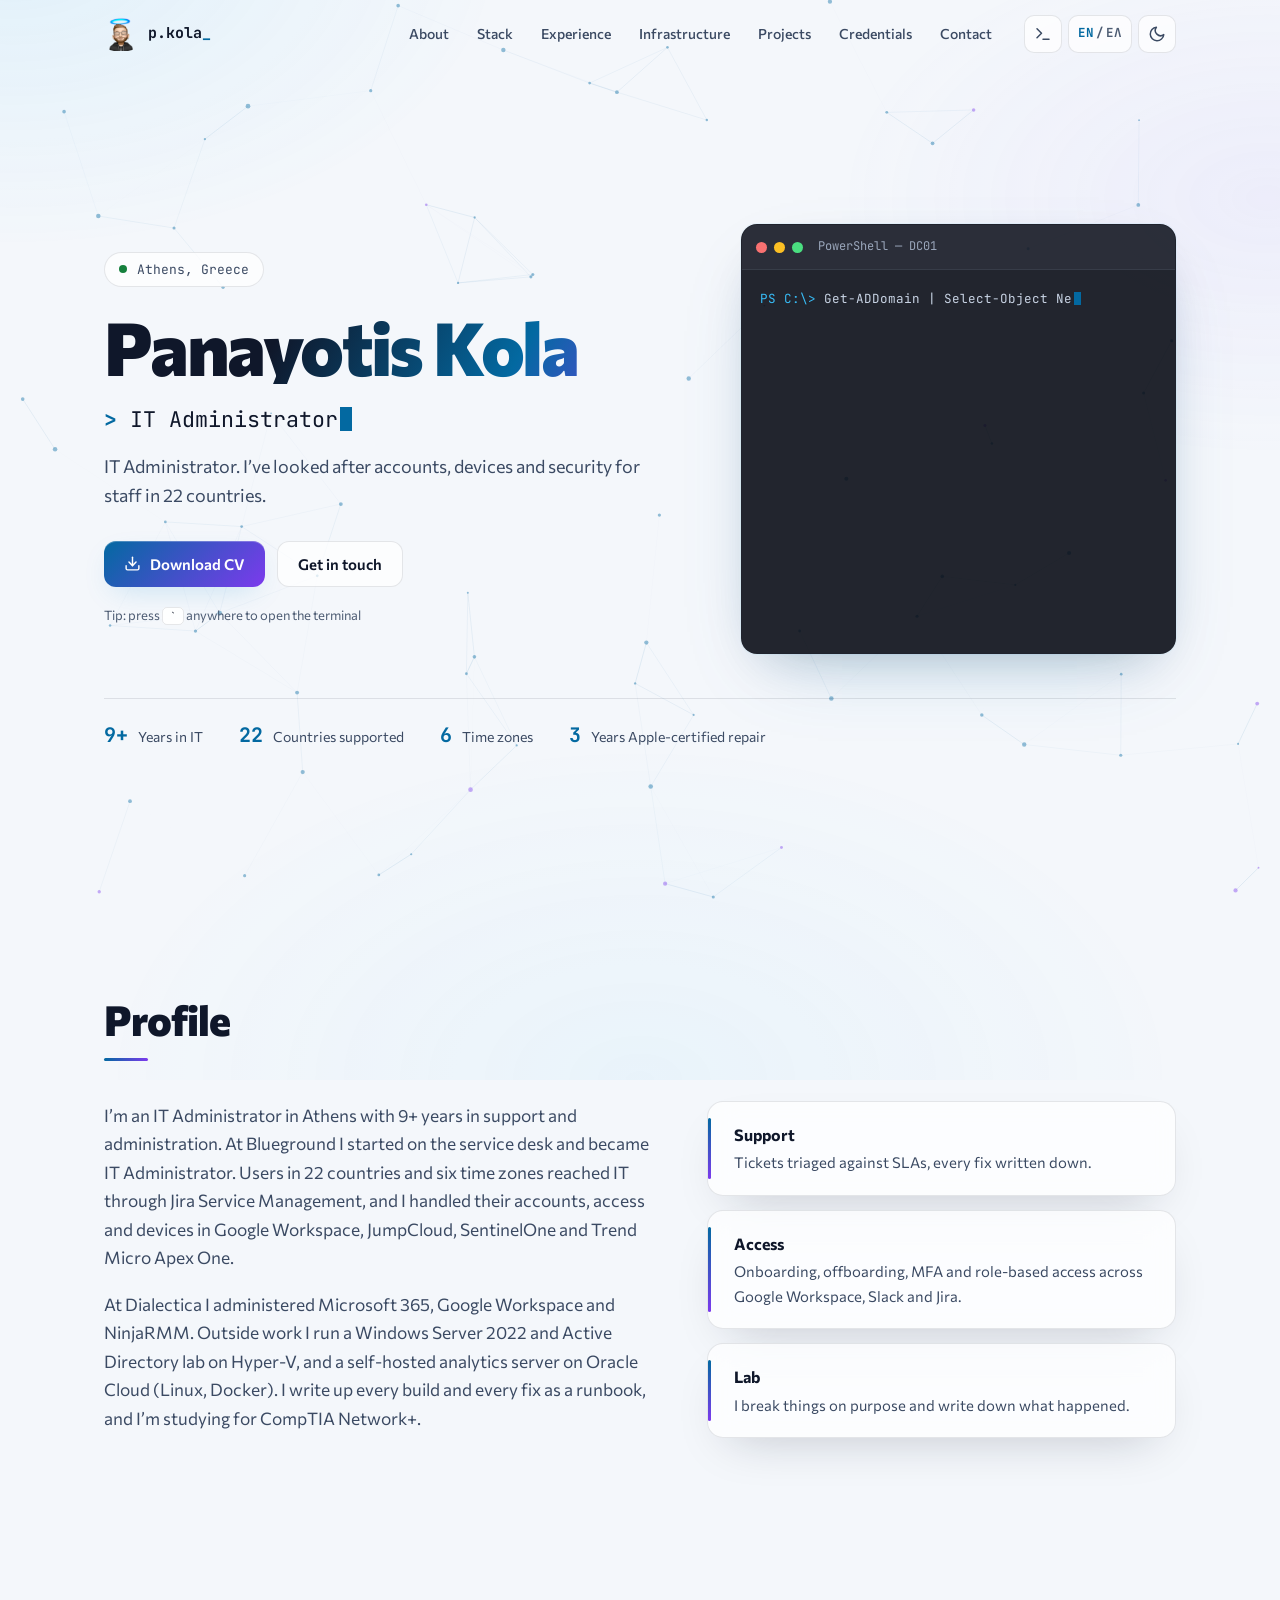
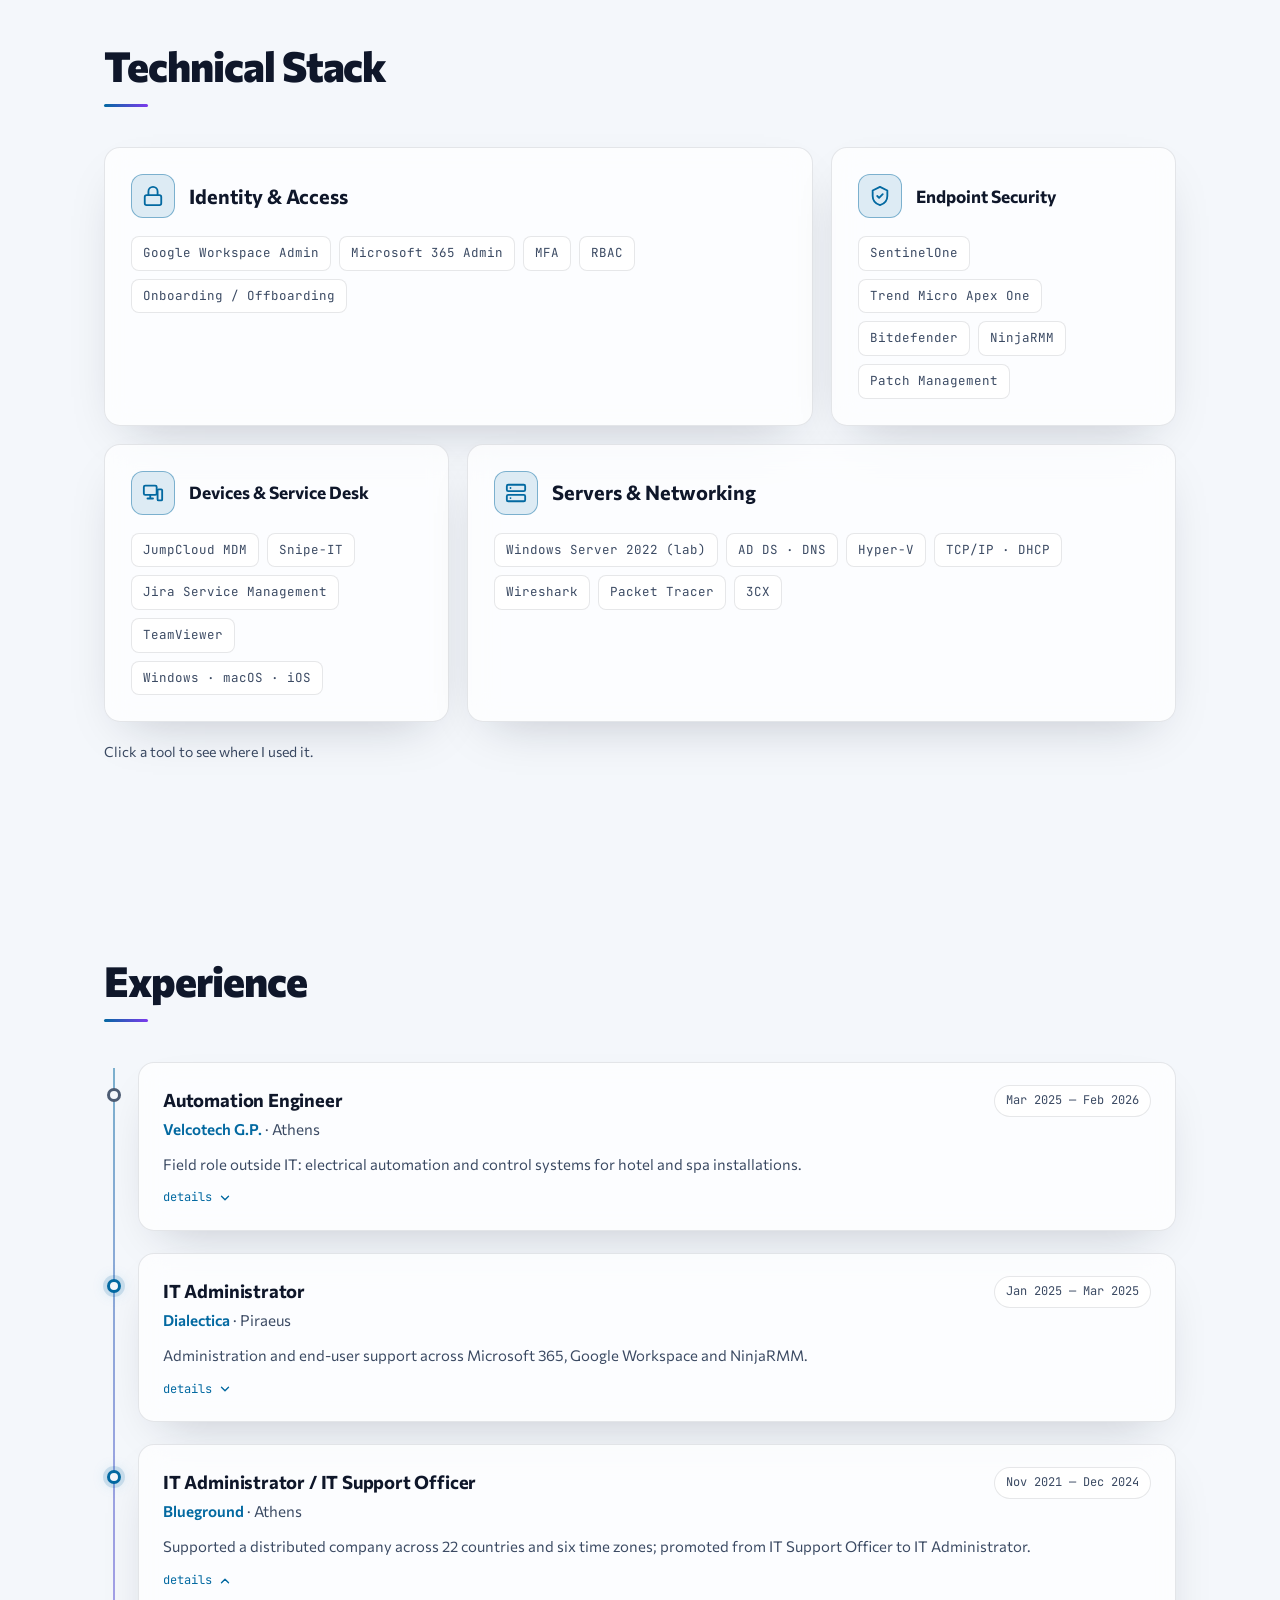
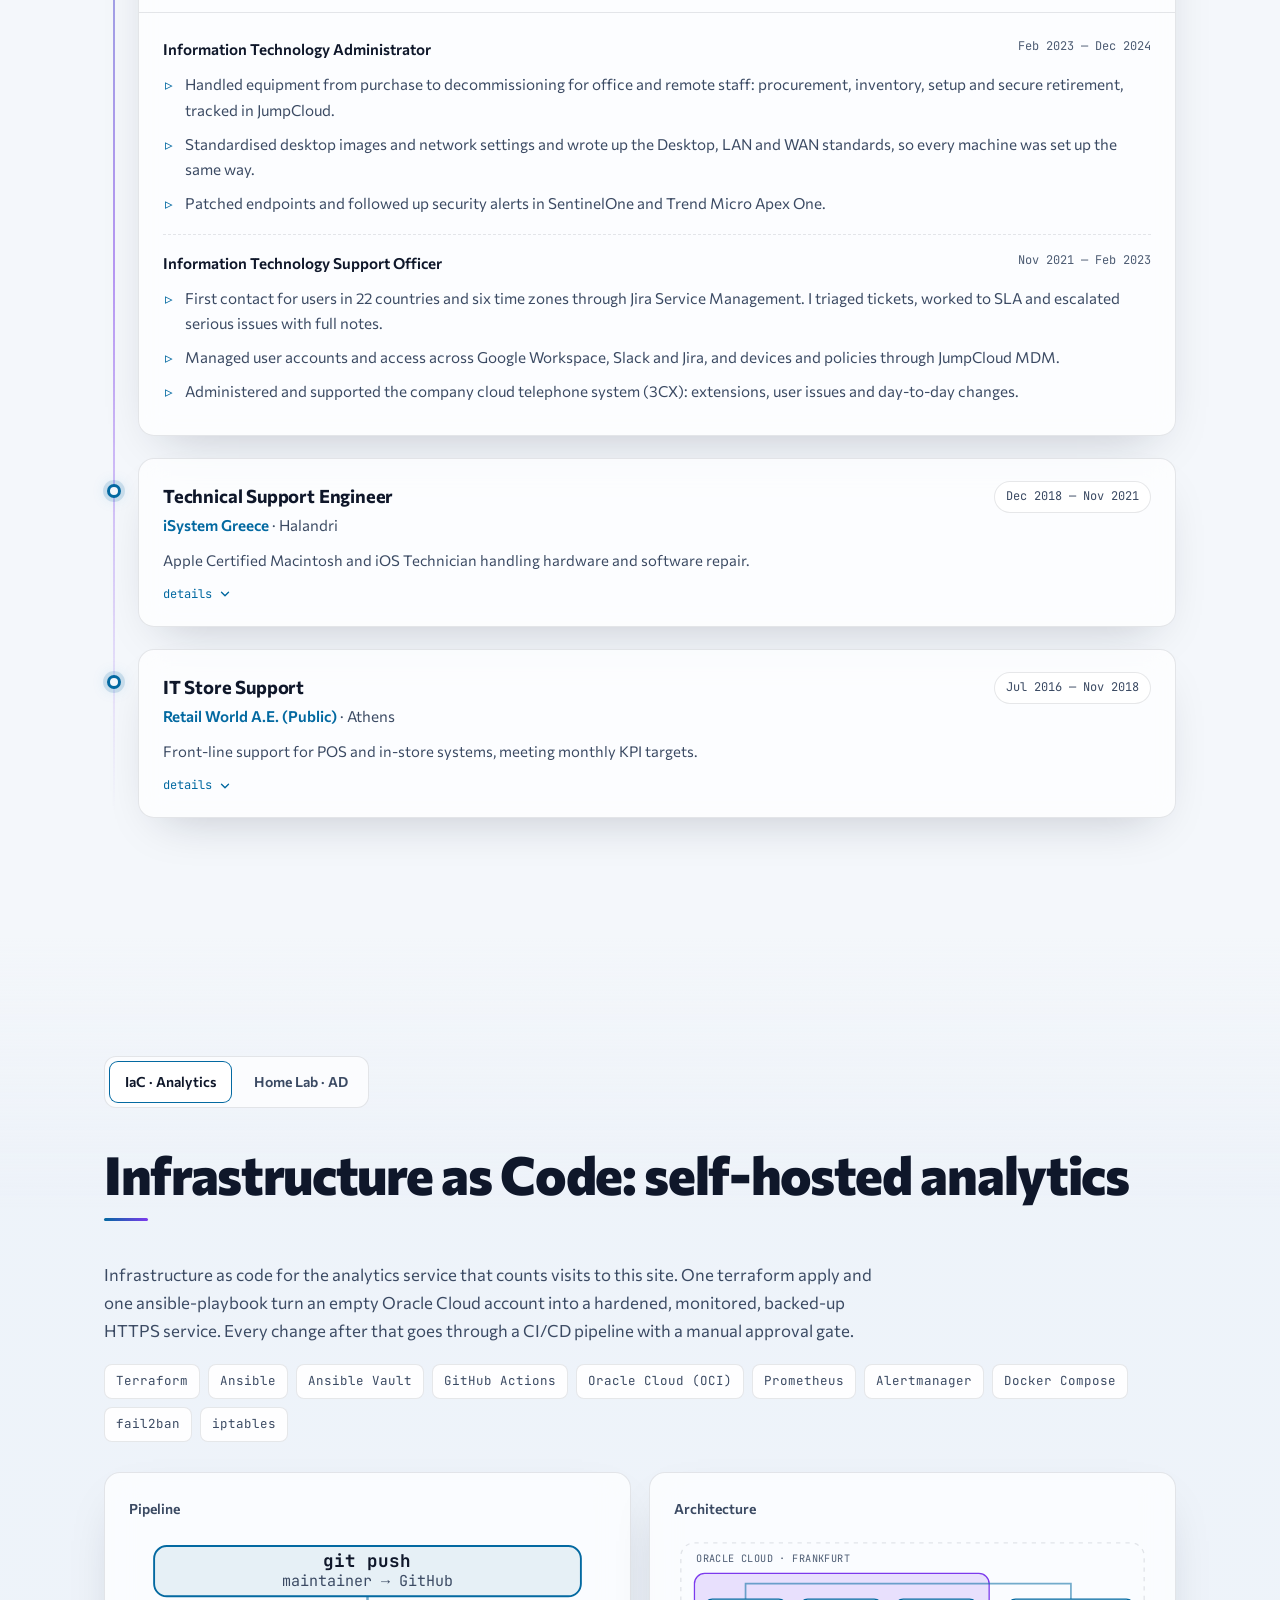
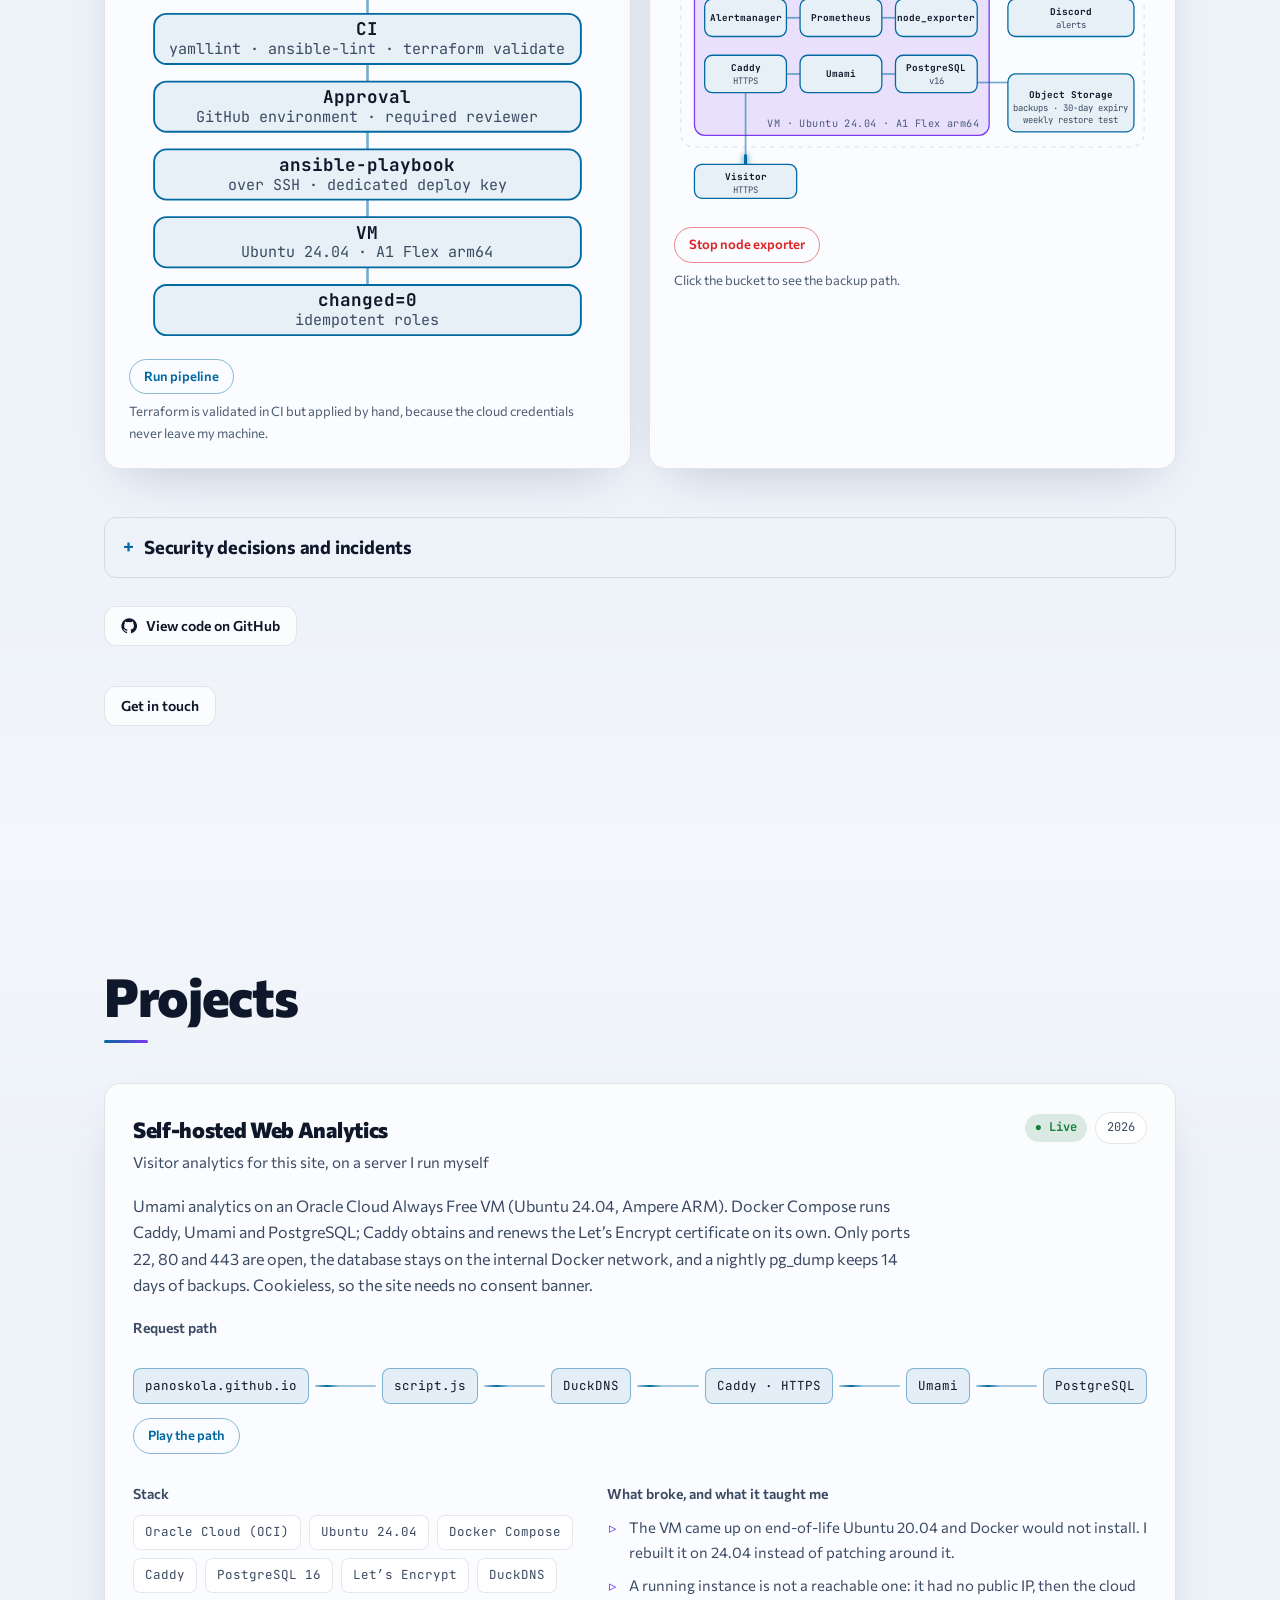
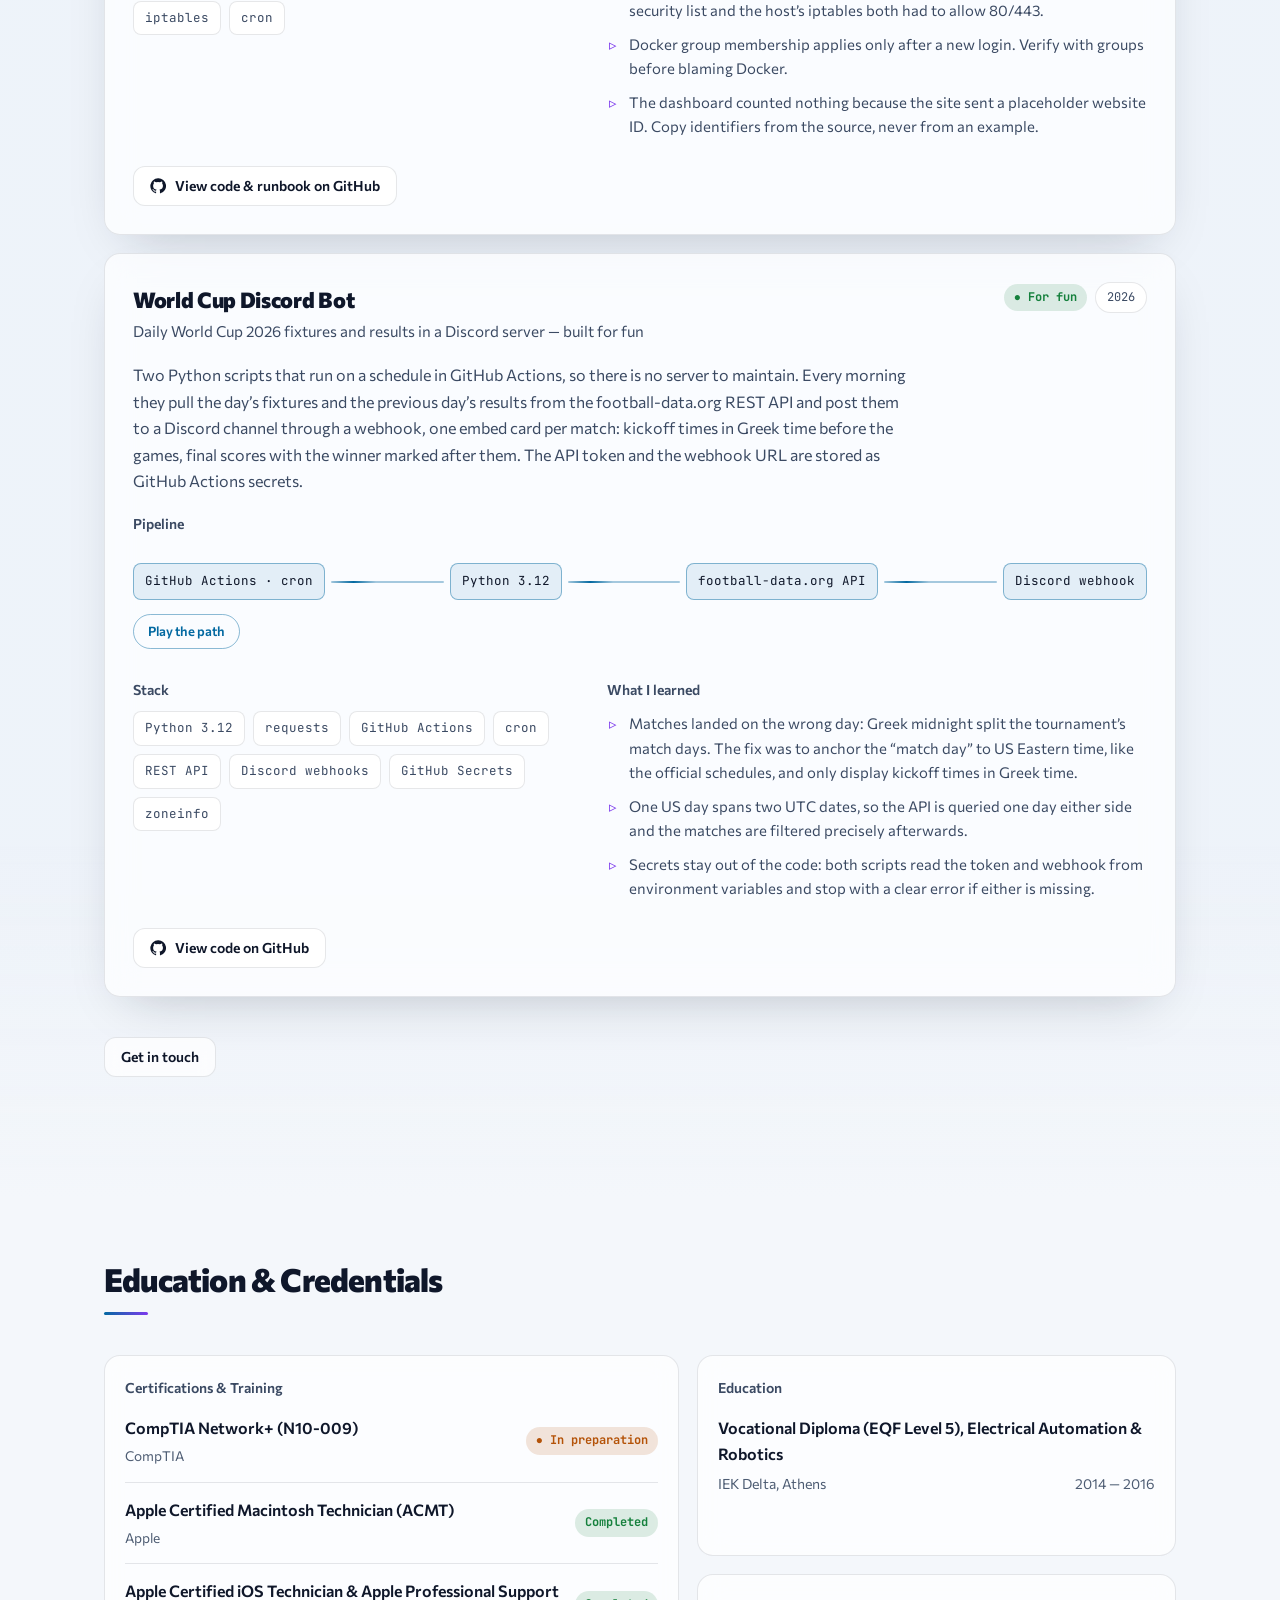
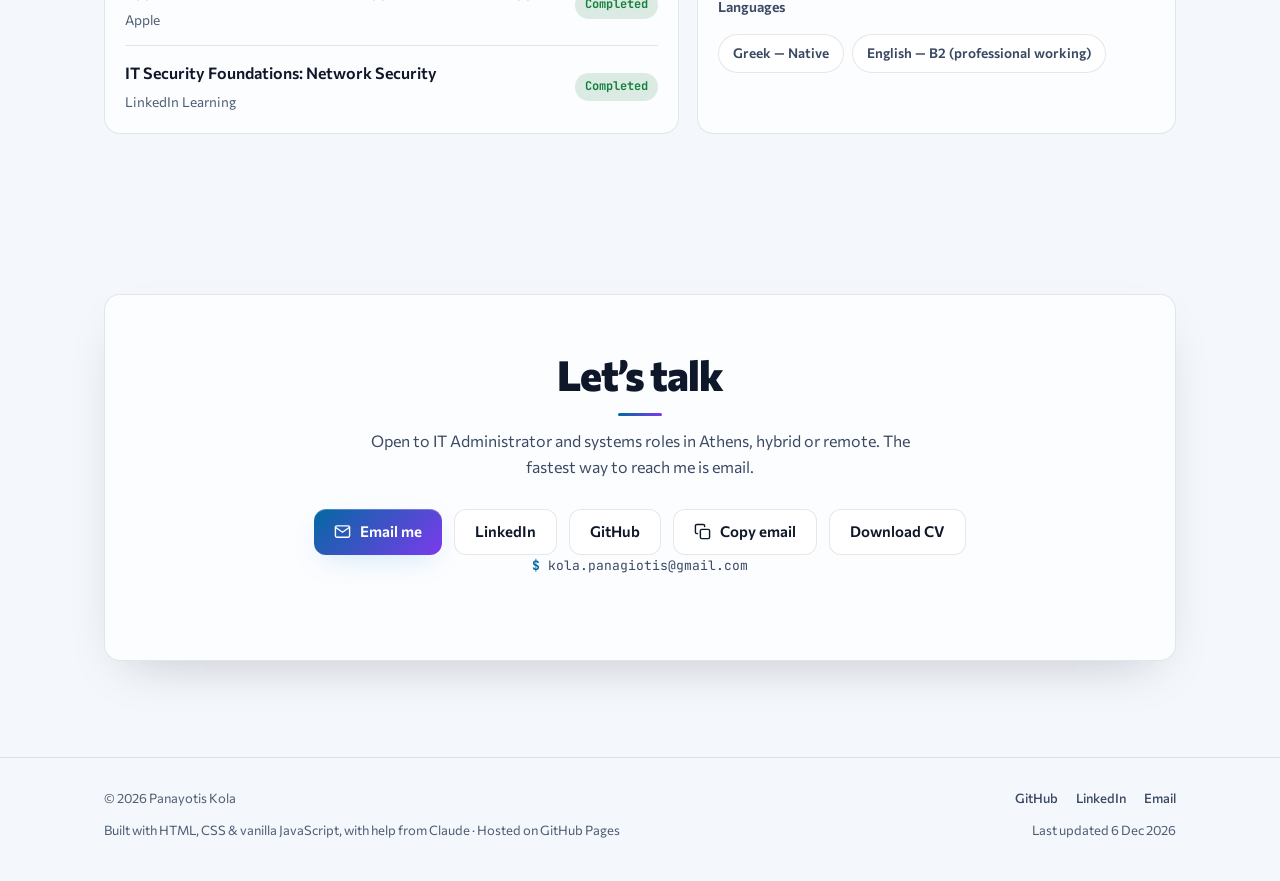
==== commit 53c9500e: "Merge IaC and Home Lab into tabs, add floating CV button, raise small text sizes Co-Authored-By: Cla" ====
--- a/index.html
+++ b/index.html
@@ -61,12 +61,13 @@
   })();
 </script>
 <link rel="preload" href="assets/fonts/commissioner-latin.woff2" as="font" type="font/woff2" crossorigin>
-<link rel="stylesheet" href="assets/css/style.css?v=18">
+<link rel="stylesheet" href="assets/css/style.css?v=19">
   <script defer src="https://panoskola-stats.duckdns.org/script.js" data-website-id="fbe08940-e6f8-485b-ab67-b7c868853870" data-domains="panoskola.github.io"></script>
 </head>
 <body>
 <a class="skip-link" href="#main" data-i18n="a11y.skip">Skip to content</a>
 
+<a class="cv-fab btn btn-primary btn-sm" id="cv-fab" href="assets/cv/Panayotis_Kola_CV.pdf" download tabindex="-1" aria-hidden="true" data-i18n="hero.cv">Download CV</a>
 <canvas id="net-bg" aria-hidden="true"></canvas>
 <div class="bg-glow" aria-hidden="true"></div>
 <div class="scroll-progress" aria-hidden="true"><span></span></div>
@@ -79,8 +80,7 @@
       <a href="#about" data-i18n="nav.about">About</a>
       <a href="#stack" data-i18n="nav.stack">Stack</a>
       <a href="#experience" data-i18n="nav.experience">Experience</a>
-      <a href="#iac" data-i18n="nav.iac">IaC</a>
-      <a href="#lab" data-i18n="nav.lab">Home Lab</a>
+      <a href="#iac" data-i18n="nav.infra">Infrastructure</a>
       <a href="#projects" data-i18n="nav.projects">Projects</a>
       <a href="#certs" data-i18n="nav.certs">Credentials</a>
       <a href="#contact" data-i18n="nav.contact">Contact</a>
@@ -176,6 +176,10 @@
 <!-- ============ IAC ============ -->
 <section id="iac" class="section feature">
   <div class="wrap">
+    <div class="infra-tabs" role="tablist">
+      <button type="button" role="tab" data-tab="iac" aria-selected="true" data-i18n="infra.t.iac">IaC · Analytics</button>
+      <button type="button" role="tab" data-tab="lab" aria-selected="false" tabindex="-1" data-i18n="infra.t.lab">Home Lab · AD</button>
+    </div>
     <div class="section-head"><h2 data-i18n="iac.title">Infrastructure as Code: self-hosted analytics</h2></div>
     <p class="lab-intro" data-i18n="iac.intro"></p>
     <div class="tags iac-tags" id="iac-tags"></div>
@@ -203,12 +207,17 @@
     <p class="iac-repo"><a class="btn btn-ghost btn-sm" href="https://github.com/panoskola/site-analytics-iac" target="_blank" rel="noopener">
       <svg viewBox="0 0 24 24" width="16" height="16" fill="currentColor" aria-hidden="true"><path d="M12 .5a11.5 11.5 0 0 0-3.64 22.41c.58.1.79-.25.79-.56v-2c-3.2.7-3.88-1.37-3.88-1.37-.53-1.33-1.29-1.69-1.29-1.69-1.05-.72.08-.7.08-.7 1.16.08 1.77 1.19 1.77 1.19 1.03 1.77 2.71 1.26 3.37.96.1-.75.4-1.26.73-1.55-2.55-.29-5.24-1.28-5.24-5.69 0-1.26.45-2.29 1.19-3.1-.12-.29-.52-1.46.11-3.05 0 0 .97-.31 3.17 1.18a11 11 0 0 1 5.77 0c2.2-1.49 3.17-1.18 3.17-1.18.63 1.59.23 2.76.11 3.05.74.81 1.19 1.84 1.19 3.1 0 4.42-2.7 5.39-5.26 5.68.41.36.78 1.06.78 2.14v3.17c0 .31.21.67.8.56A11.5 11.5 0 0 0 12 .5z"/></svg>
       <span data-i18n="iac.repo">View code on GitHub</span></a></p>
+    <p class="sec-cta"><a class="btn btn-ghost btn-sm" href="#contact" data-i18n="hero.contact">Get in touch</a></p>
   </div>
 </section>
 
 <!-- ============ LAB ============ -->
-<section id="lab" class="section feature">
-  <div class="wrap">
+<section id="lab" class="section feature" hidden>
+  <div class="wrap">
+    <div class="infra-tabs" role="tablist">
+      <button type="button" role="tab" data-tab="iac" aria-selected="false" tabindex="-1" data-i18n="infra.t.iac">IaC · Analytics</button>
+      <button type="button" role="tab" data-tab="lab" aria-selected="true" data-i18n="infra.t.lab">Home Lab · AD</button>
+    </div>
     <div class="section-head"><h2 data-i18n="lab.title">Windows Server &amp; AD Home Lab</h2></div>
     <p class="lab-intro" data-i18n="lab.intro"></p>
 
@@ -281,6 +290,7 @@
       <summary><span data-i18n="lab.broke">What broke, and what it taught me</span></summary>
       <div class="incidents" id="incidents"></div>
     </details>
+    <p class="sec-cta"><a class="btn btn-ghost btn-sm" href="#contact" data-i18n="hero.contact">Get in touch</a></p>
   </div>
 </section>
 
@@ -289,6 +299,7 @@
   <div class="wrap">
     <div class="section-head"><h2 data-i18n="proj.title">Projects</h2></div>
     <div id="projects-list"></div>
+    <p class="sec-cta"><a class="btn btn-ghost btn-sm" href="#contact" data-i18n="hero.contact">Get in touch</a></p>
   </div>
 </section>
 
@@ -381,7 +392,7 @@
 </div>
 
 <noscript><style>.reveal{opacity:1!important;transform:none!important}</style></noscript>
-<script src="assets/js/content.js?v=20"></script>
-<script src="assets/js/main.js?v=20"></script>
+<script src="assets/js/content.js?v=21"></script>
+<script src="assets/js/main.js?v=21"></script>
 </body>
 </html>
--- a/assets/css/style.css
+++ b/assets/css/style.css
@@ -62,7 +62,7 @@
   --border-hi: rgba(56, 189, 248, 0.45);
   --text: #e6edf7;
   --text-soft: #a7b3c7;
-  --text-faint: #8492aa;
+  --text-faint: #8fa0ba;
   --accent: #38bdf8;
   --accent-2: #a78bfa;
   --ok: #4ade80;
@@ -89,7 +89,7 @@
   --border-hi: rgba(3, 105, 161, 0.45);
   --text: #0f172a;
   --text-soft: #3b4a63;
-  --text-faint: #56657c;
+  --text-faint: #4d5c73;
   --accent: #0369a1;
   --accent-2: #7c3aed;
   --ok: #15803d;
@@ -319,6 +319,16 @@
 .section.quiet h2 { font-size: clamp(1.5rem, 2.8vw, 2rem); }
 .section.quiet .card-pad { padding: 20px; box-shadow: none; }
 .sub-head { font-size: 1.35rem; font-weight: 700; letter-spacing: -0.01em; margin: 56px 0 22px; }
+.section[hidden] { display: none; }
+.infra-tabs { display: flex; gap: 6px; margin-bottom: 36px; padding: 4px; width: fit-content; max-width: 100%; border: 1px solid var(--border); border-radius: 12px; background: var(--surface); }
+.infra-tabs button { font: inherit; font-size: 14px; font-weight: 600; color: var(--text-soft); background: none; border: 0; border-radius: 9px; padding: 9px 16px; cursor: pointer; }
+.infra-tabs button:hover { color: var(--text); }
+.infra-tabs button[aria-selected="true"] { color: var(--text); background: var(--surface-hi); box-shadow: inset 0 0 0 1px var(--accent); }
+.infra-tabs button:focus-visible { outline: 2px solid var(--accent); outline-offset: 2px; }
+.sec-cta { margin-top: 40px; }
+.cv-fab { position: fixed; right: 20px; bottom: 20px; z-index: 55; box-shadow: var(--shadow); opacity: 0; transform: translateY(12px); pointer-events: none; transition: opacity .25s, transform .25s; }
+.cv-fab.show { opacity: 1; transform: none; pointer-events: auto; }
+@media print { .infra-tabs, .cv-fab, .sec-cta { display: none; } }
 .more { margin-top: 48px; }
 .more > summary { display: flex; align-items: center; gap: 10px; cursor: pointer; list-style: none; font-size: 1.15rem; font-weight: 700; letter-spacing: -0.01em; padding: 14px 18px; border: 1px solid var(--border); border-radius: 12px; }
 .more > summary::-webkit-details-marker { display: none; }
@@ -406,14 +416,14 @@
 .topo-svg { width: 100%; height: auto; display: block; }
 .topo-svg text { font-family: var(--mono); }
 .t-host { fill: none; stroke: var(--border); stroke-width: 1.5; stroke-dasharray: 5 6; }
-.t-cap { fill: var(--text-faint); font-size: 11px; letter-spacing: .04em; }
+.t-cap { fill: var(--text-faint); font-size: 12px; letter-spacing: .04em; }
 .t-switch { fill: color-mix(in srgb, var(--accent-2) 14%, transparent); stroke: var(--accent-2); stroke-width: 1.5; }
 .t-node { fill: color-mix(in srgb, var(--accent) 10%, var(--surface-solid)); stroke: var(--accent); stroke-width: 1.5; }
 .t-ghost { fill: none; stroke: var(--bad); stroke-width: 1.3; stroke-dasharray: 4 4; opacity: .85; }
 .t-name { fill: var(--text); font-size: 14px; font-weight: 700; }
-.t-sub { fill: var(--text-soft); font-size: 11px; }
+.t-sub { fill: var(--text-soft); font-size: 12px; }
 .t-ip { fill: var(--accent); font-size: 11.5px; font-weight: 700; }
-.t-x { fill: var(--bad); font-size: 11px; font-weight: 700; }
+.t-x { fill: var(--bad); font-size: 12px; font-weight: 700; }
 .t-link { fill: none; stroke: url(#g-line); stroke-width: 2; opacity: .55; }
 .t-dead { stroke: var(--bad); stroke-dasharray: 4 5; opacity: .6; }
 .t-packet { fill: none; stroke: var(--accent); stroke-width: 3.5; stroke-linecap: round; stroke-dasharray: 10 400; animation: packet 3.2s linear infinite; filter: drop-shadow(0 0 4px var(--accent)); }
@@ -428,7 +438,7 @@
 .road { list-style: none; margin-bottom: 20px; flex: 1; }
 .road li { display: grid; grid-template-columns: 22px 1fr; gap: 10px; padding: 8px 0; font-size: .92rem; color: var(--text-soft); border-bottom: 1px dashed var(--border); }
 .road li:last-child { border-bottom: 0; }
-.road .st { width: 18px; height: 18px; border-radius: 6px; display: grid; place-items: center; font-size: 11px; font-weight: 700; margin-top: 2px; }
+.road .st { width: 18px; height: 18px; border-radius: 6px; display: grid; place-items: center; font-size: 12px; font-weight: 700; margin-top: 2px; }
 .road .st.done { background: color-mix(in srgb, var(--ok) 18%, transparent); color: var(--ok); }
 .road .st.next { border: 1.5px dashed var(--text-faint); }
 .road li.is-done { color: var(--text); }
@@ -466,10 +476,10 @@
 @media (max-width: 600px) { .diagram-scroll .arch-svg { min-width: 500px; } }
 /* the shared link gradient has no extent on straight horizontal/vertical paths, so use a solid stroke here */
 .arch-svg .t-link, .pipe-link { stroke: var(--accent); }
-.a-name { fill: var(--text); font-size: 10.5px; font-weight: 700; }
-.a-sub { fill: var(--text-soft); font-size: 9.5px; }
+.a-name { fill: var(--text); font-size: 11px; font-weight: 700; }
+.a-sub { fill: var(--text-soft); font-size: 10.5px; }
 .a-alertbox { fill: color-mix(in srgb, var(--bad) 14%, var(--surface-solid)); stroke: var(--bad); stroke-width: 1.3; }
-.a-alert { fill: var(--bad); font-size: 10.5px; font-weight: 700; }
+.a-alert { fill: var(--bad); font-size: 11px; font-weight: 700; }
 .arch-alert { display: none; }
 .arch-svg.alerting .arch-alert { display: block; }
 .arch-svg.alerting .arch-exp .t-node { stroke: var(--bad); fill: color-mix(in srgb, var(--bad) 12%, var(--surface-solid)); }
@@ -536,7 +546,7 @@
 .cert-list li:last-child { border-bottom: 0; padding-bottom: 0; }
 .cert-name { font-weight: 600; }
 .cert-by { grid-column: 1; font-size: .85rem; color: var(--text-faint); }
-.badge { grid-row: 1 / span 2; grid-column: 2; font-family: var(--mono); font-size: 11px; font-weight: 700; padding: 4px 10px; border-radius: 999px; white-space: nowrap; }
+.badge { grid-row: 1 / span 2; grid-column: 2; font-family: var(--mono); font-size: 12px; font-weight: 700; padding: 4px 10px; border-radius: 999px; white-space: nowrap; }
 .badge.ok { color: var(--ok); background: color-mix(in srgb, var(--ok) 14%, transparent); }
 .badge.prep { color: var(--warn); background: color-mix(in srgb, var(--warn) 15%, transparent); }
 .badge.prep::before { content: "● "; animation: blink 1.4s steps(1) infinite; }
@@ -627,7 +637,7 @@
   .t-item::before { left: -24px; }
   .timeline::before { left: 5px; }
   .brand-text { display: none; }
-  .hero-term { font-size: 11.5px; min-height: 250px; }
+  .hero-term { font-size: 12px; min-height: 250px; }
   .btn { height: 44px; padding: 0 16px; font-size: 14.5px; }
   .hero-cta .btn { flex: 1 1 auto; justify-content: center; }
   .section.feature { padding: 88px 0; }
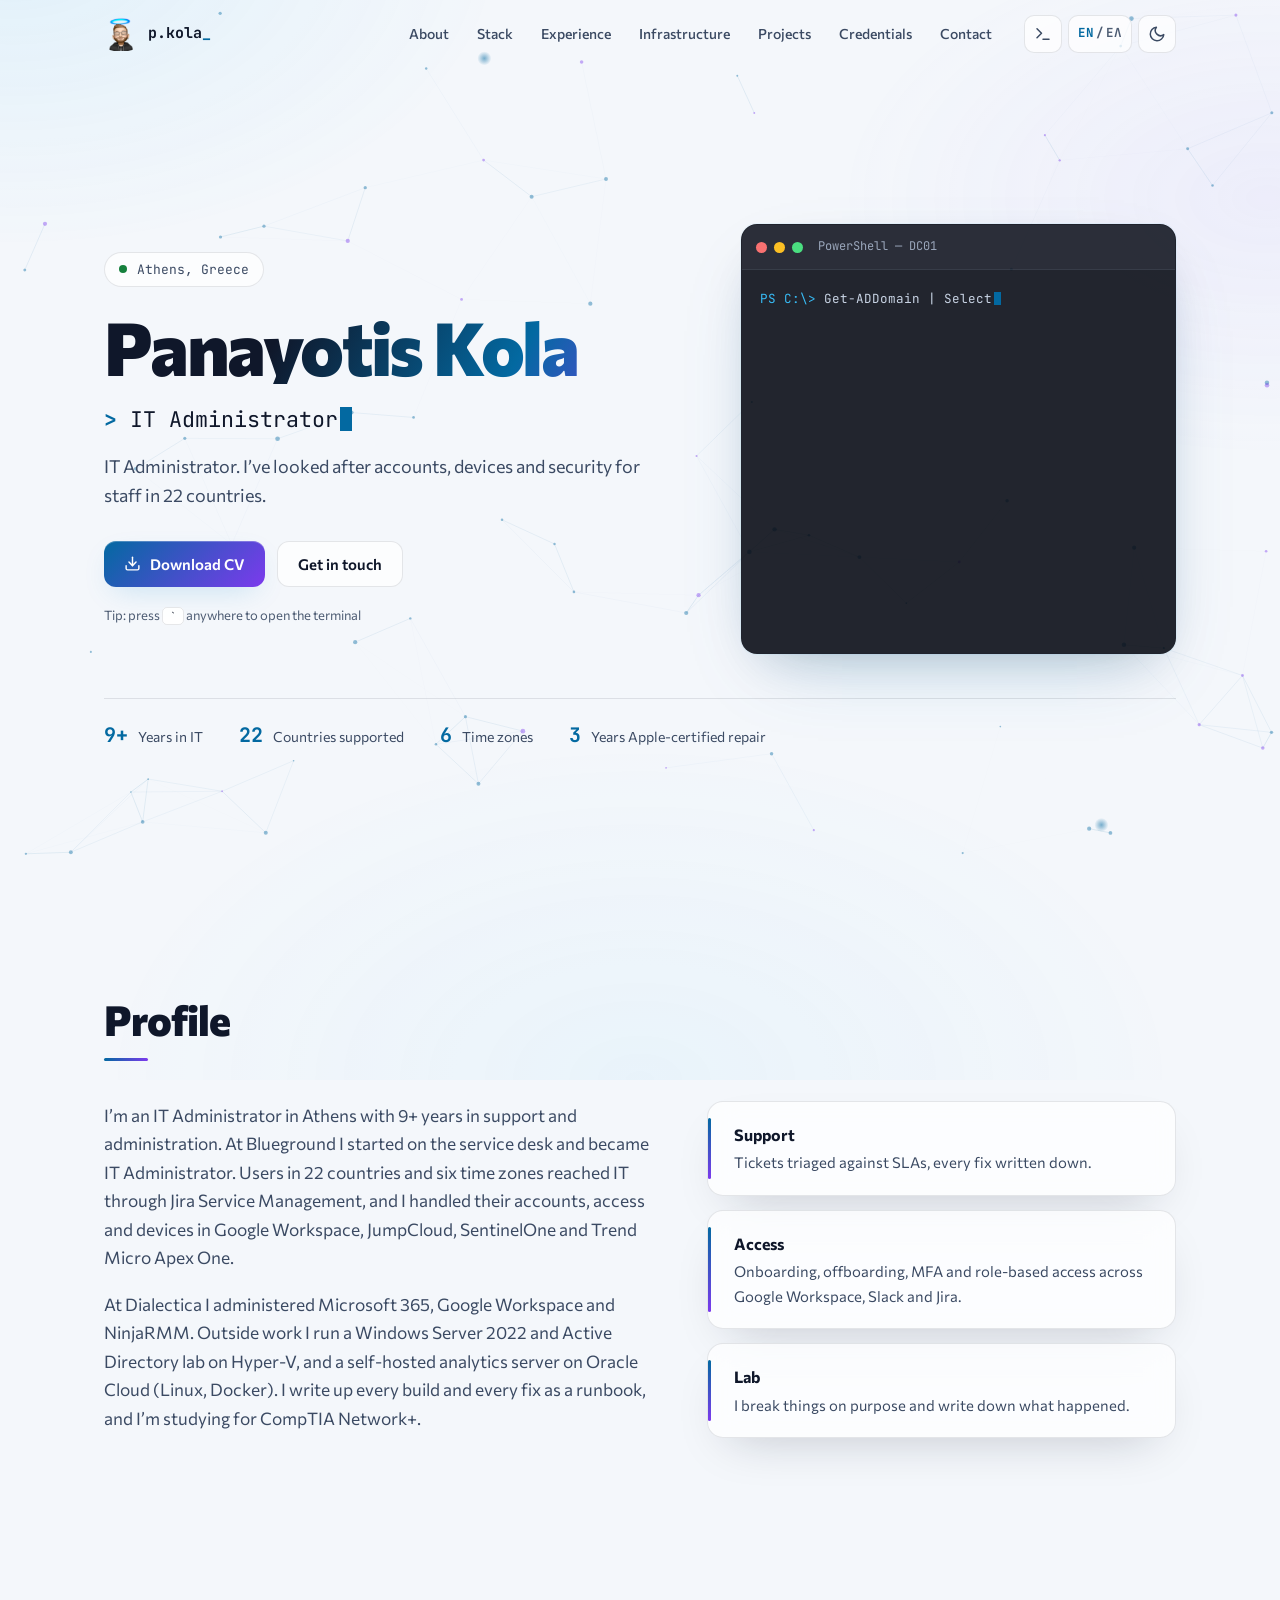
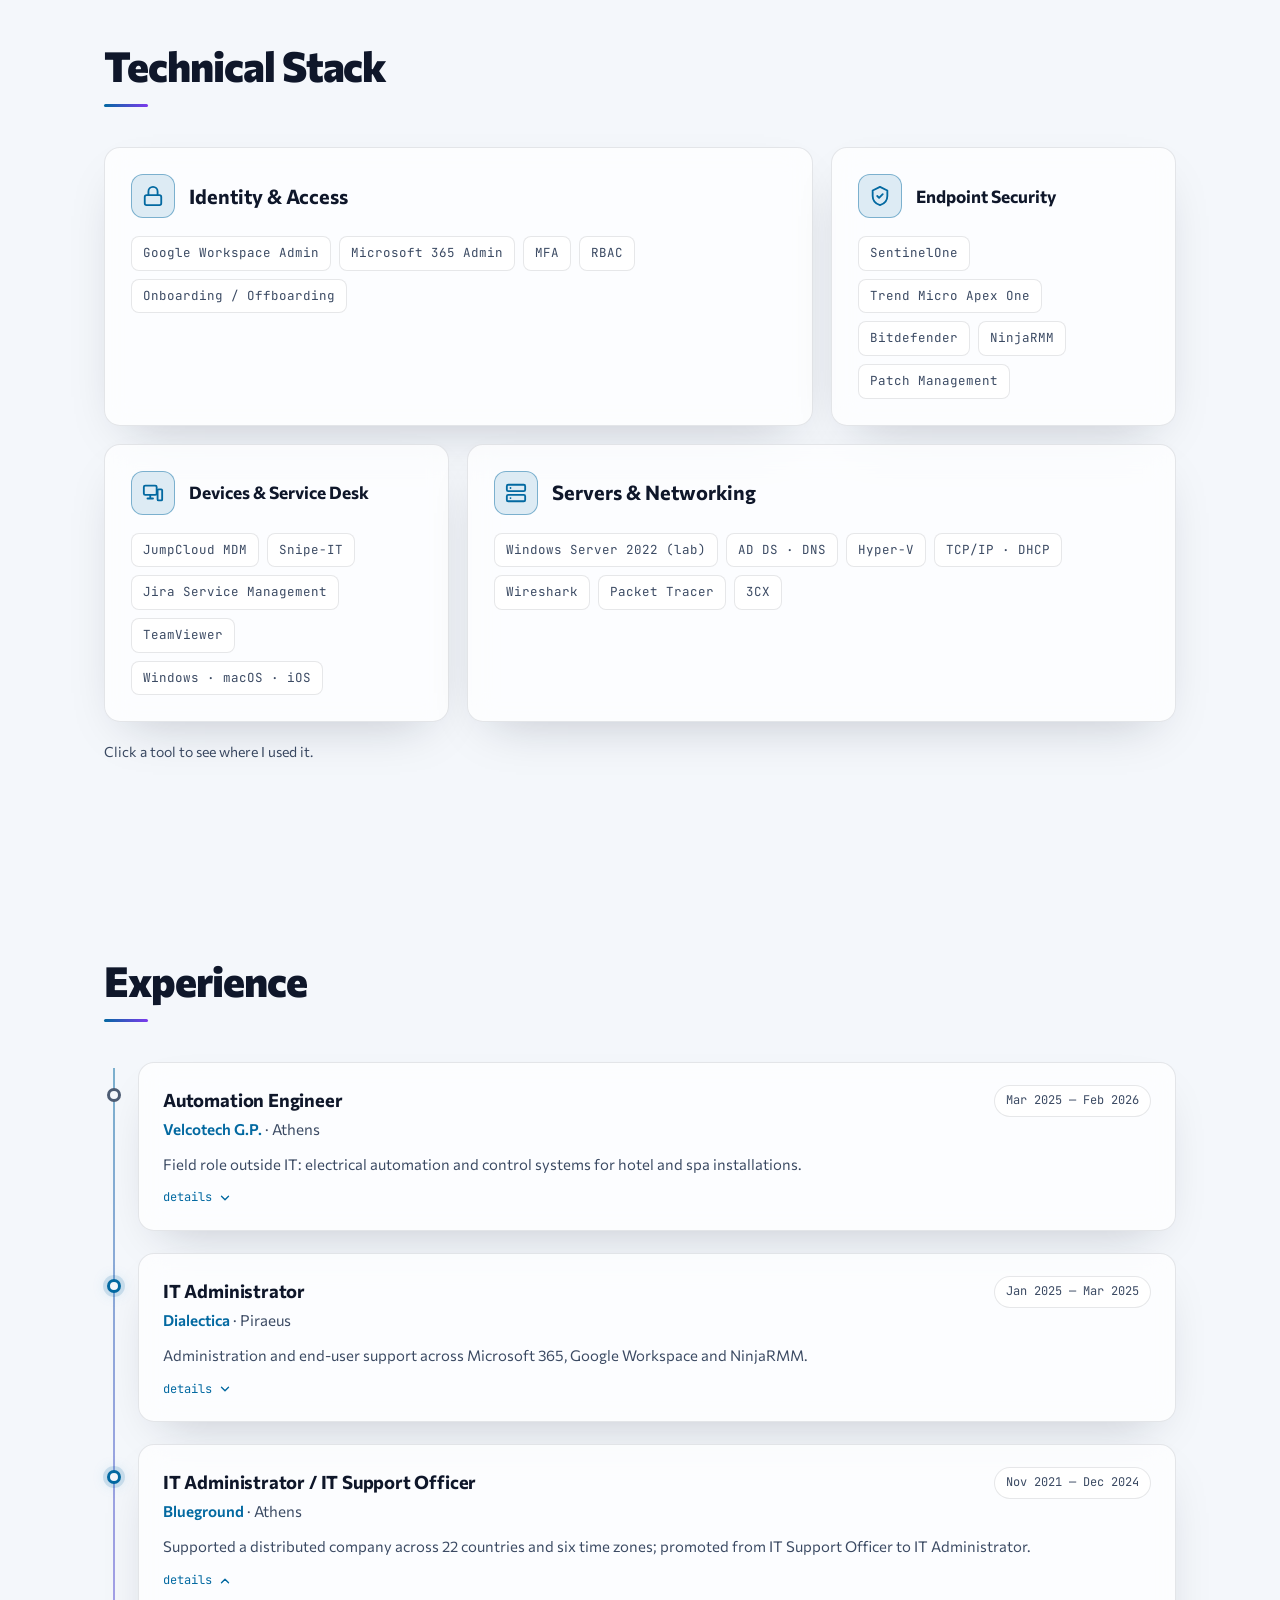
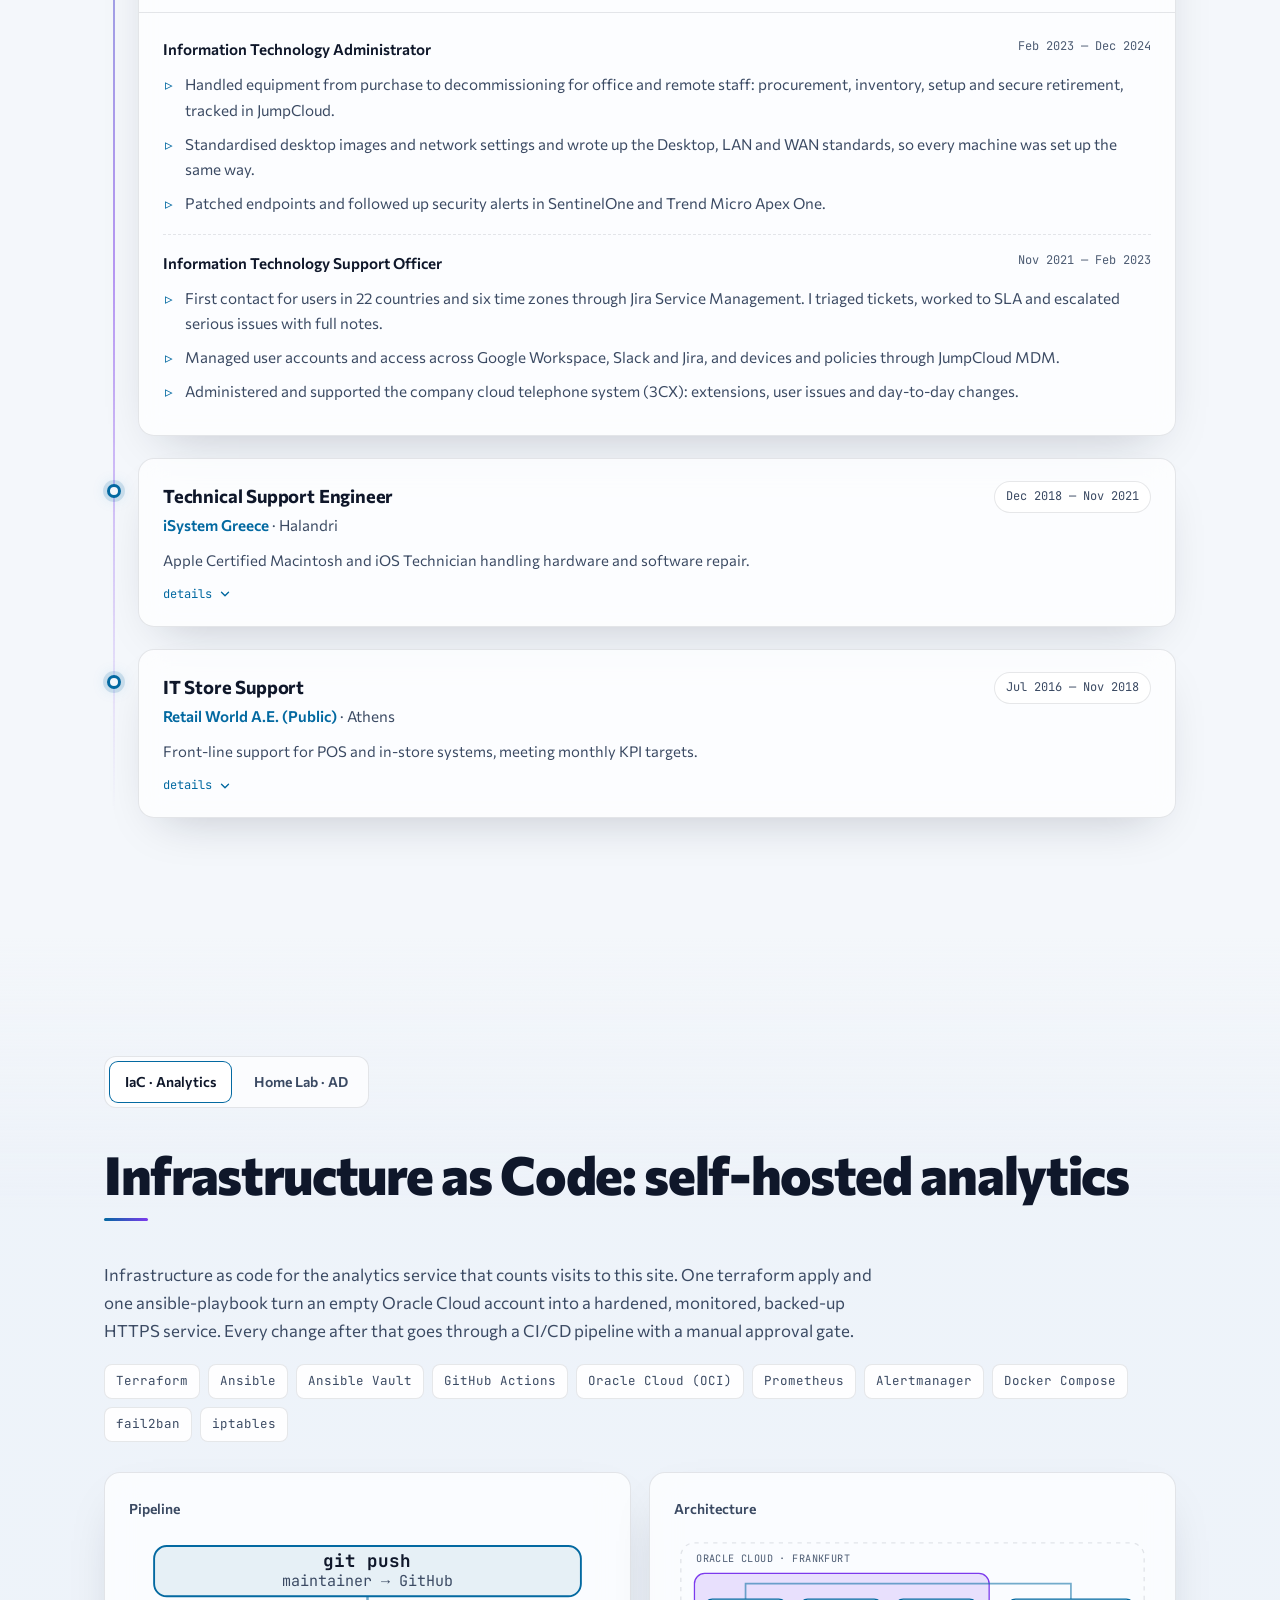
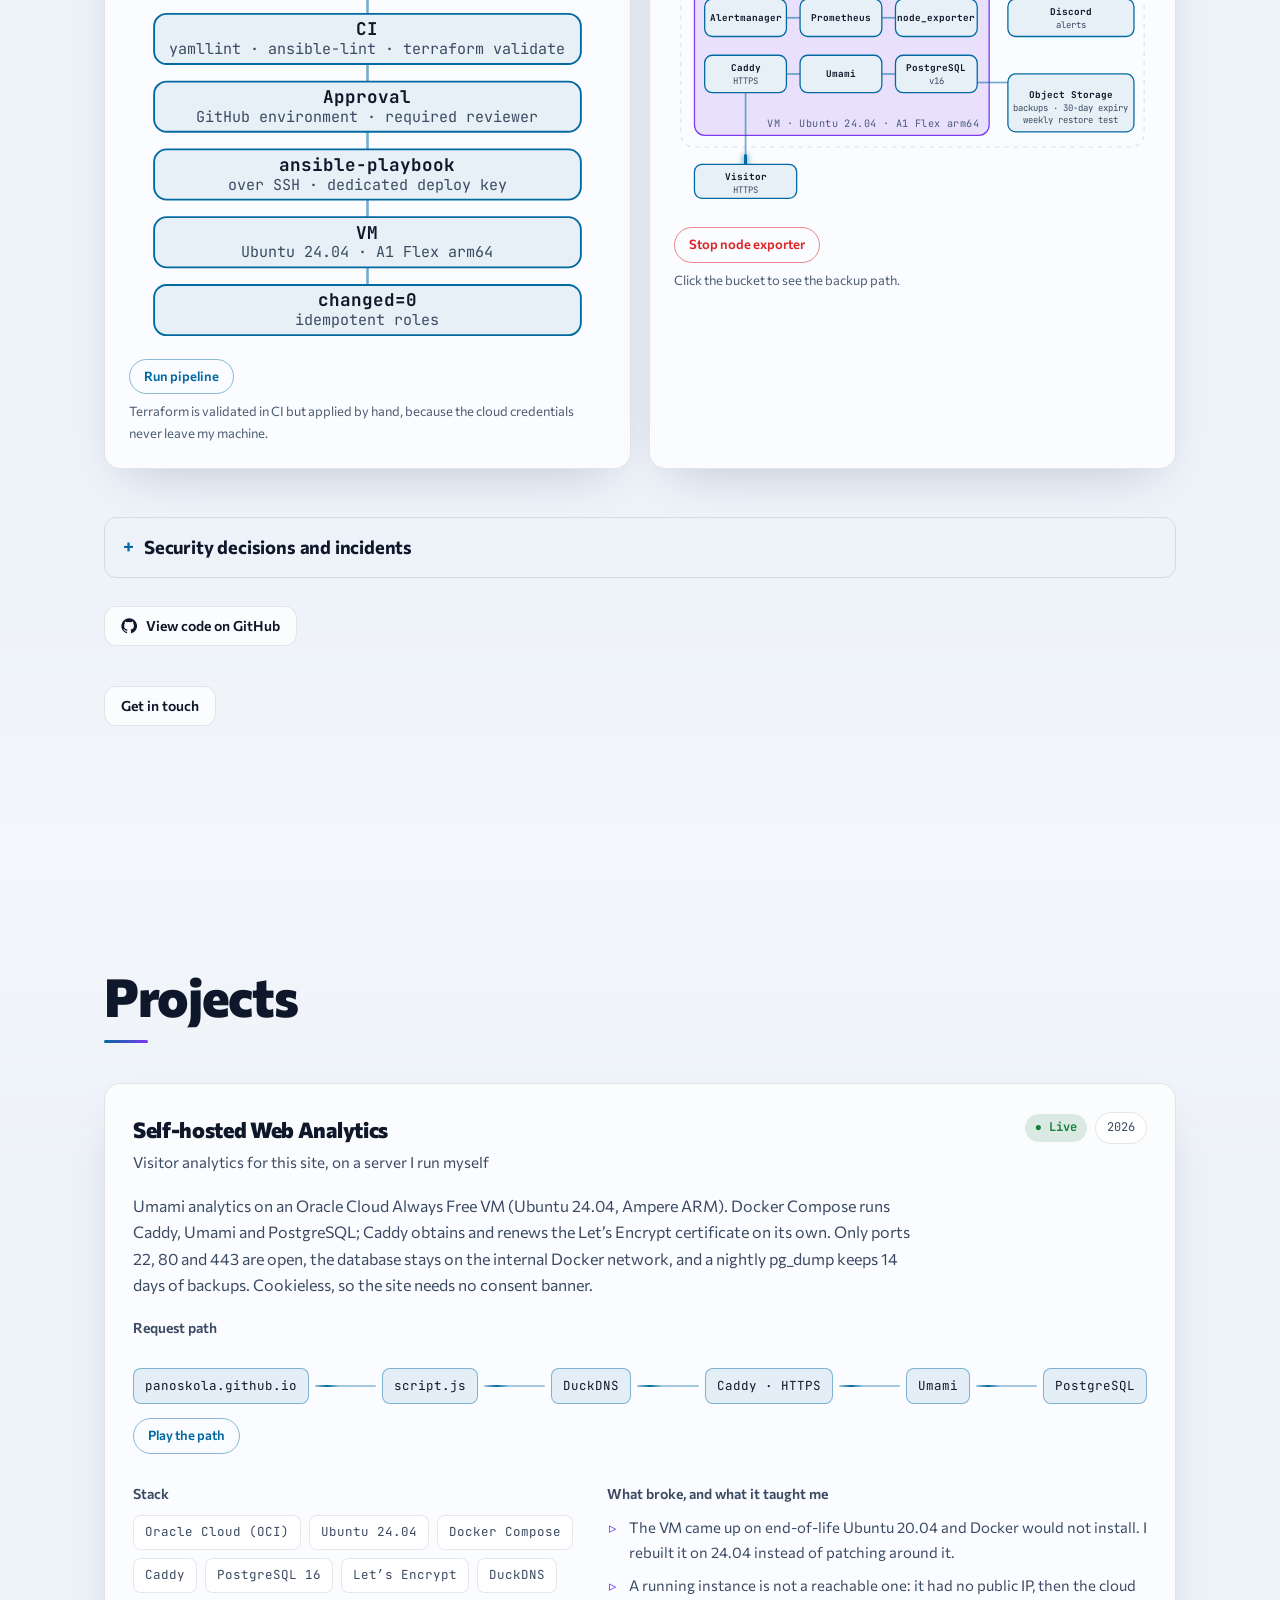
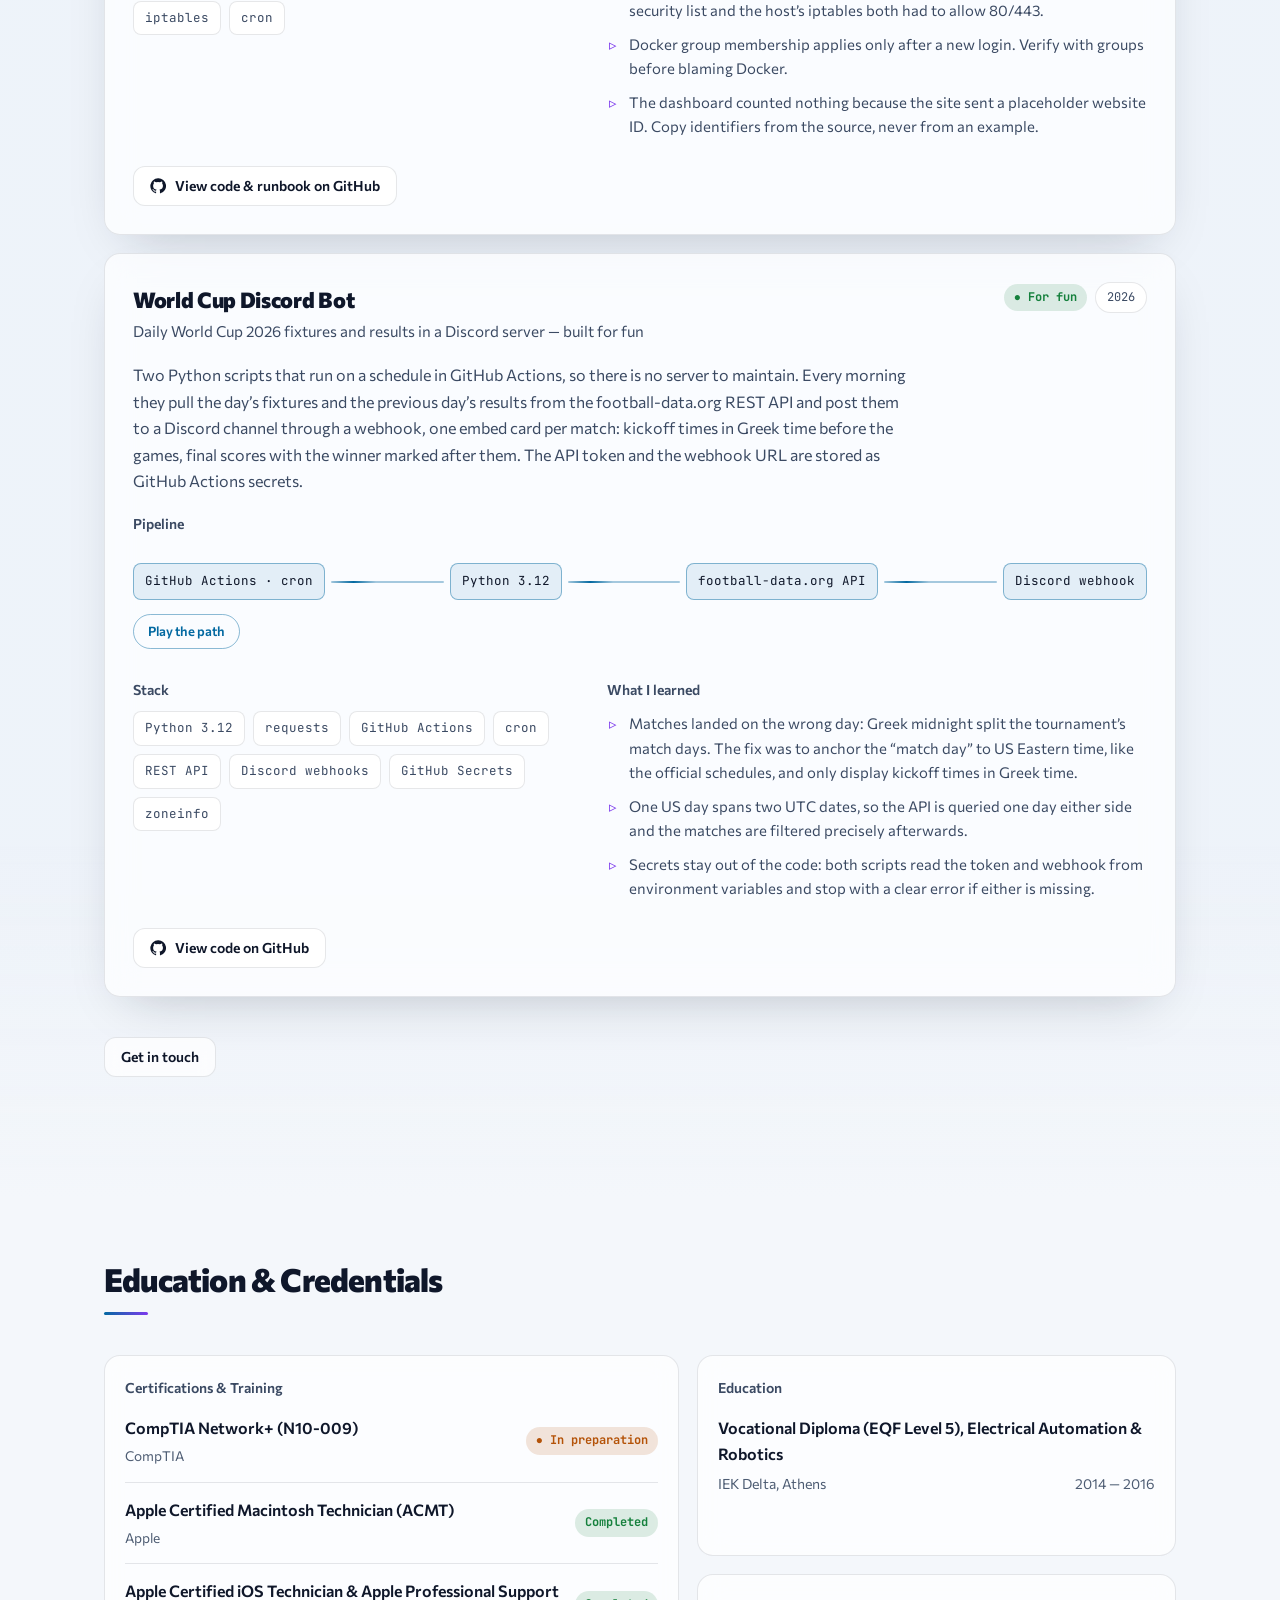
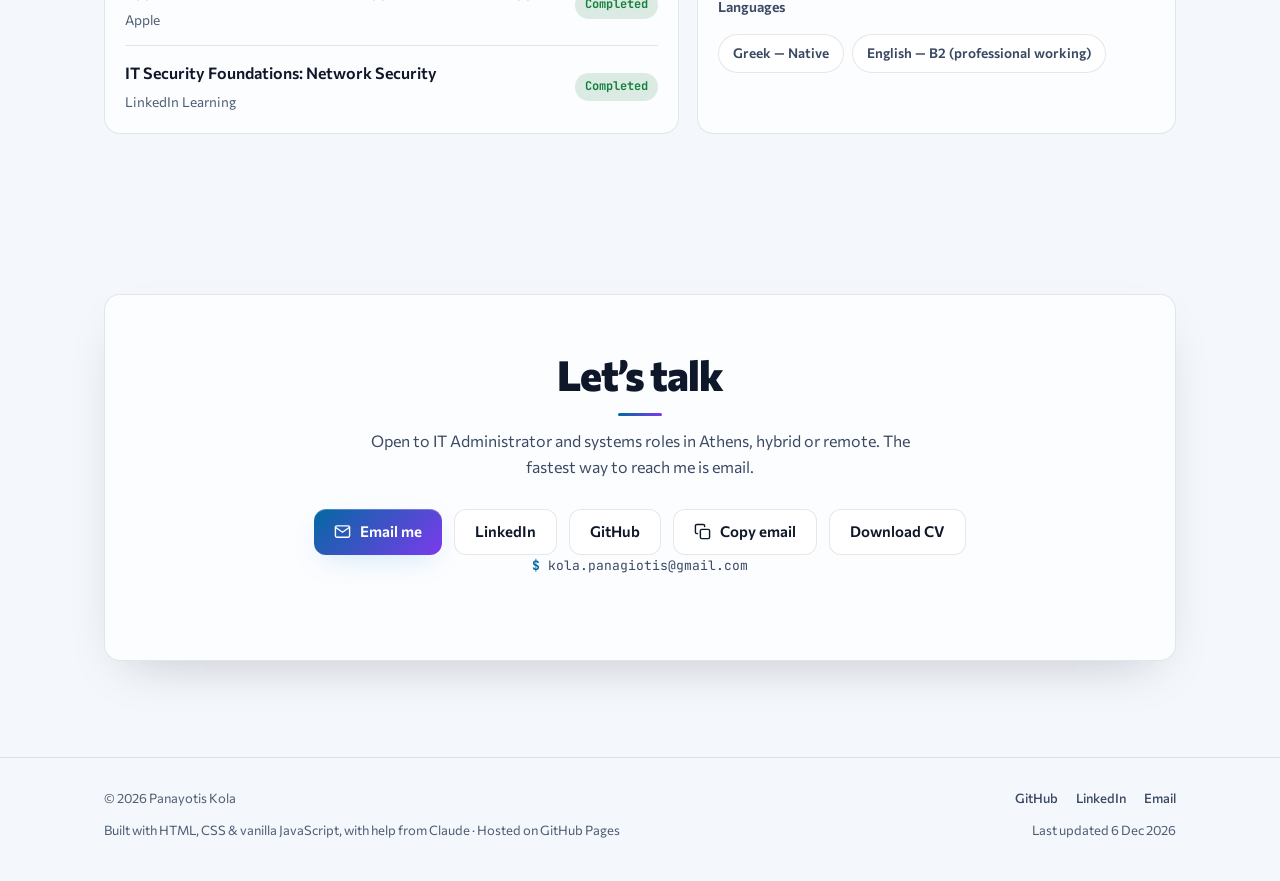
==== commit c6bb085e: "Describe the backup Discord report and the 26 h stale-dump check Co-Authored-By: Claude Sonnet 5.5 <" ====
--- a/index.html
+++ b/index.html
@@ -392,7 +392,7 @@
 </div>
 
 <noscript><style>.reveal{opacity:1!important;transform:none!important}</style></noscript>
-<script src="assets/js/content.js?v=21"></script>
+<script src="assets/js/content.js?v=22"></script>
 <script src="assets/js/main.js?v=21"></script>
 </body>
 </html>
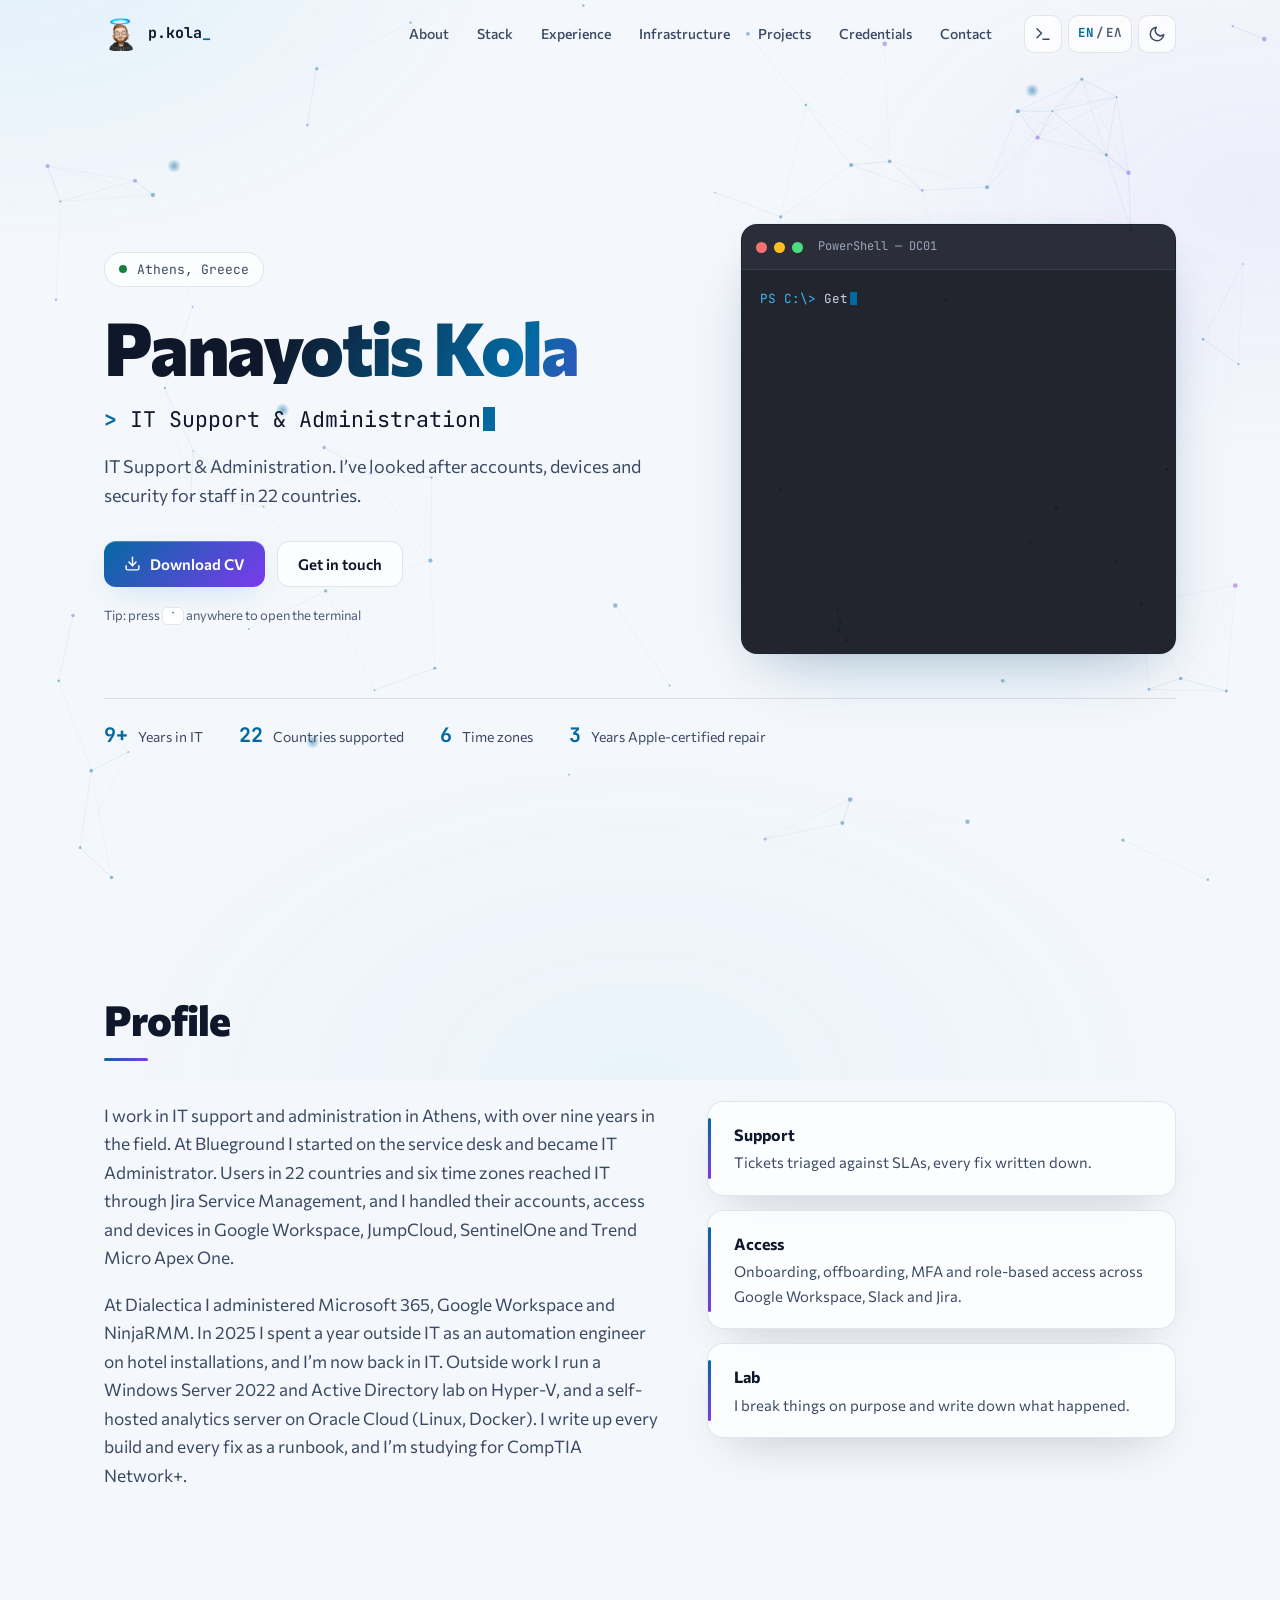
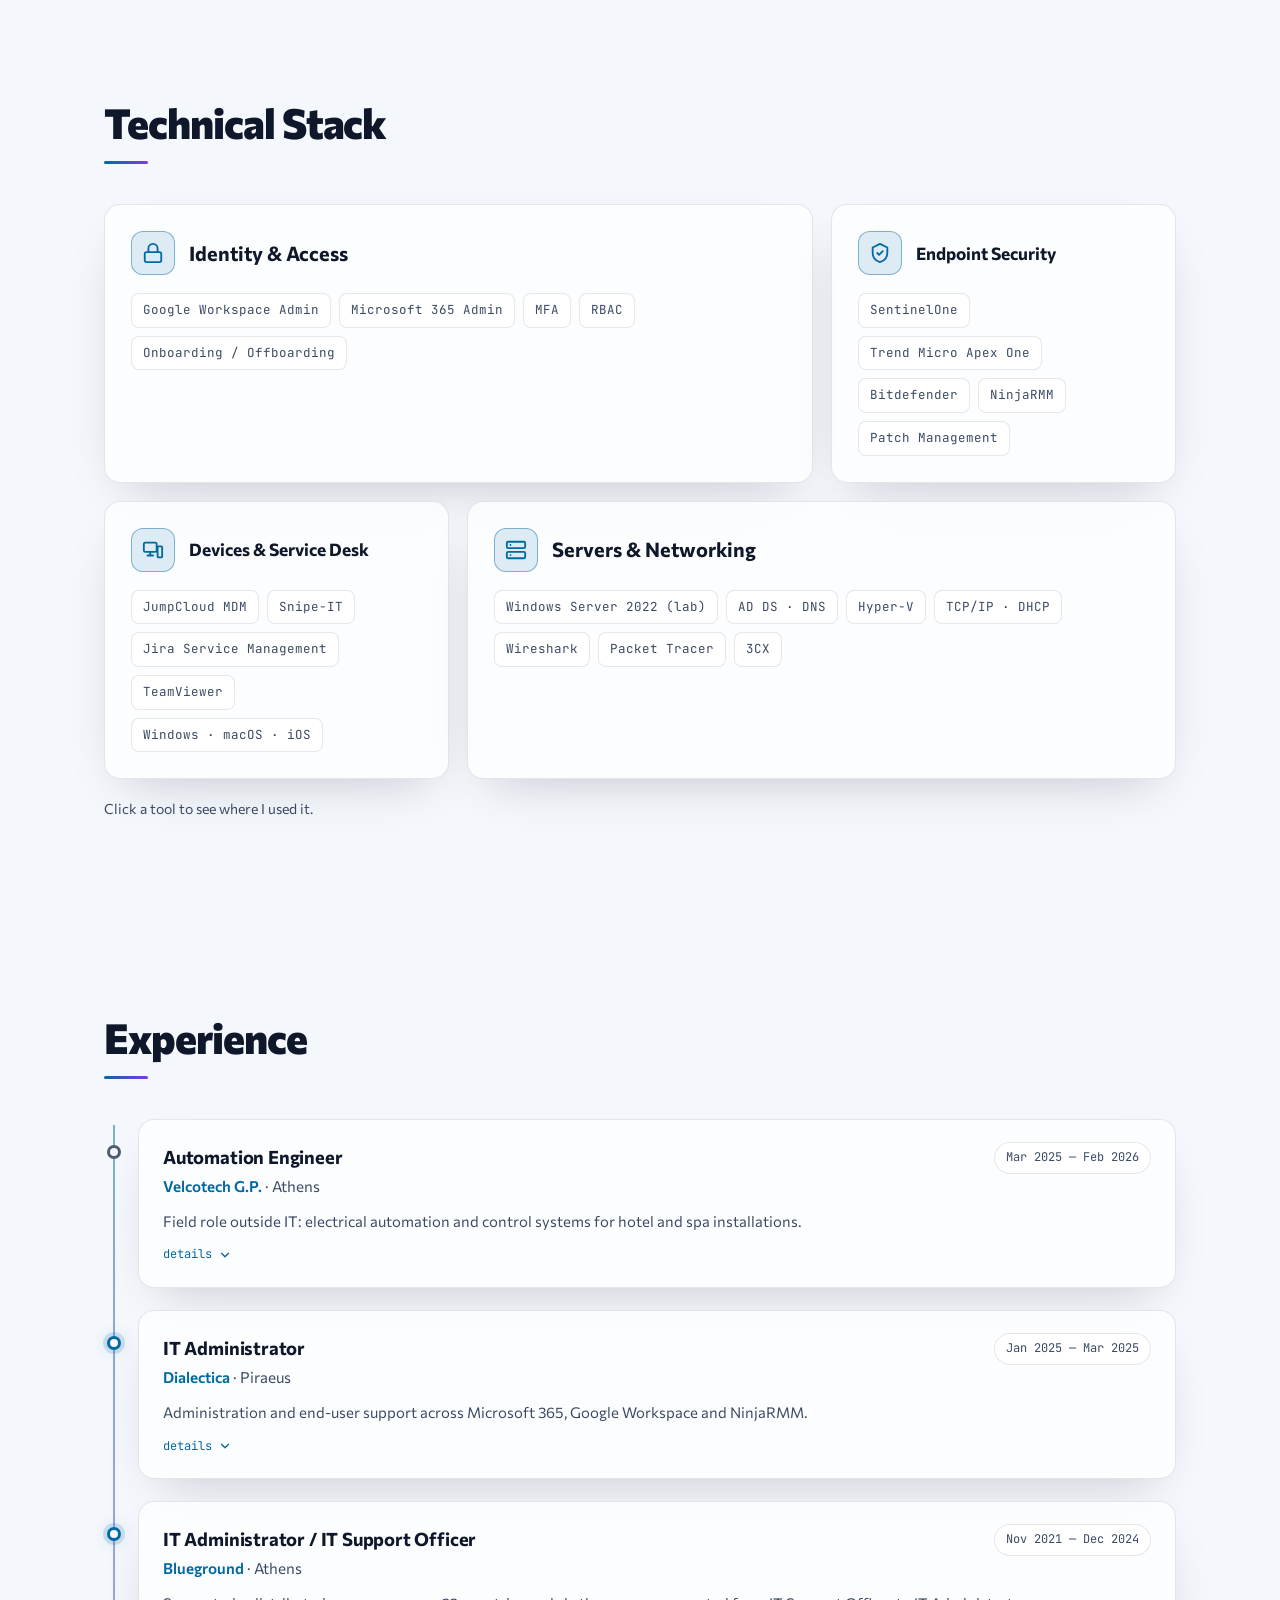
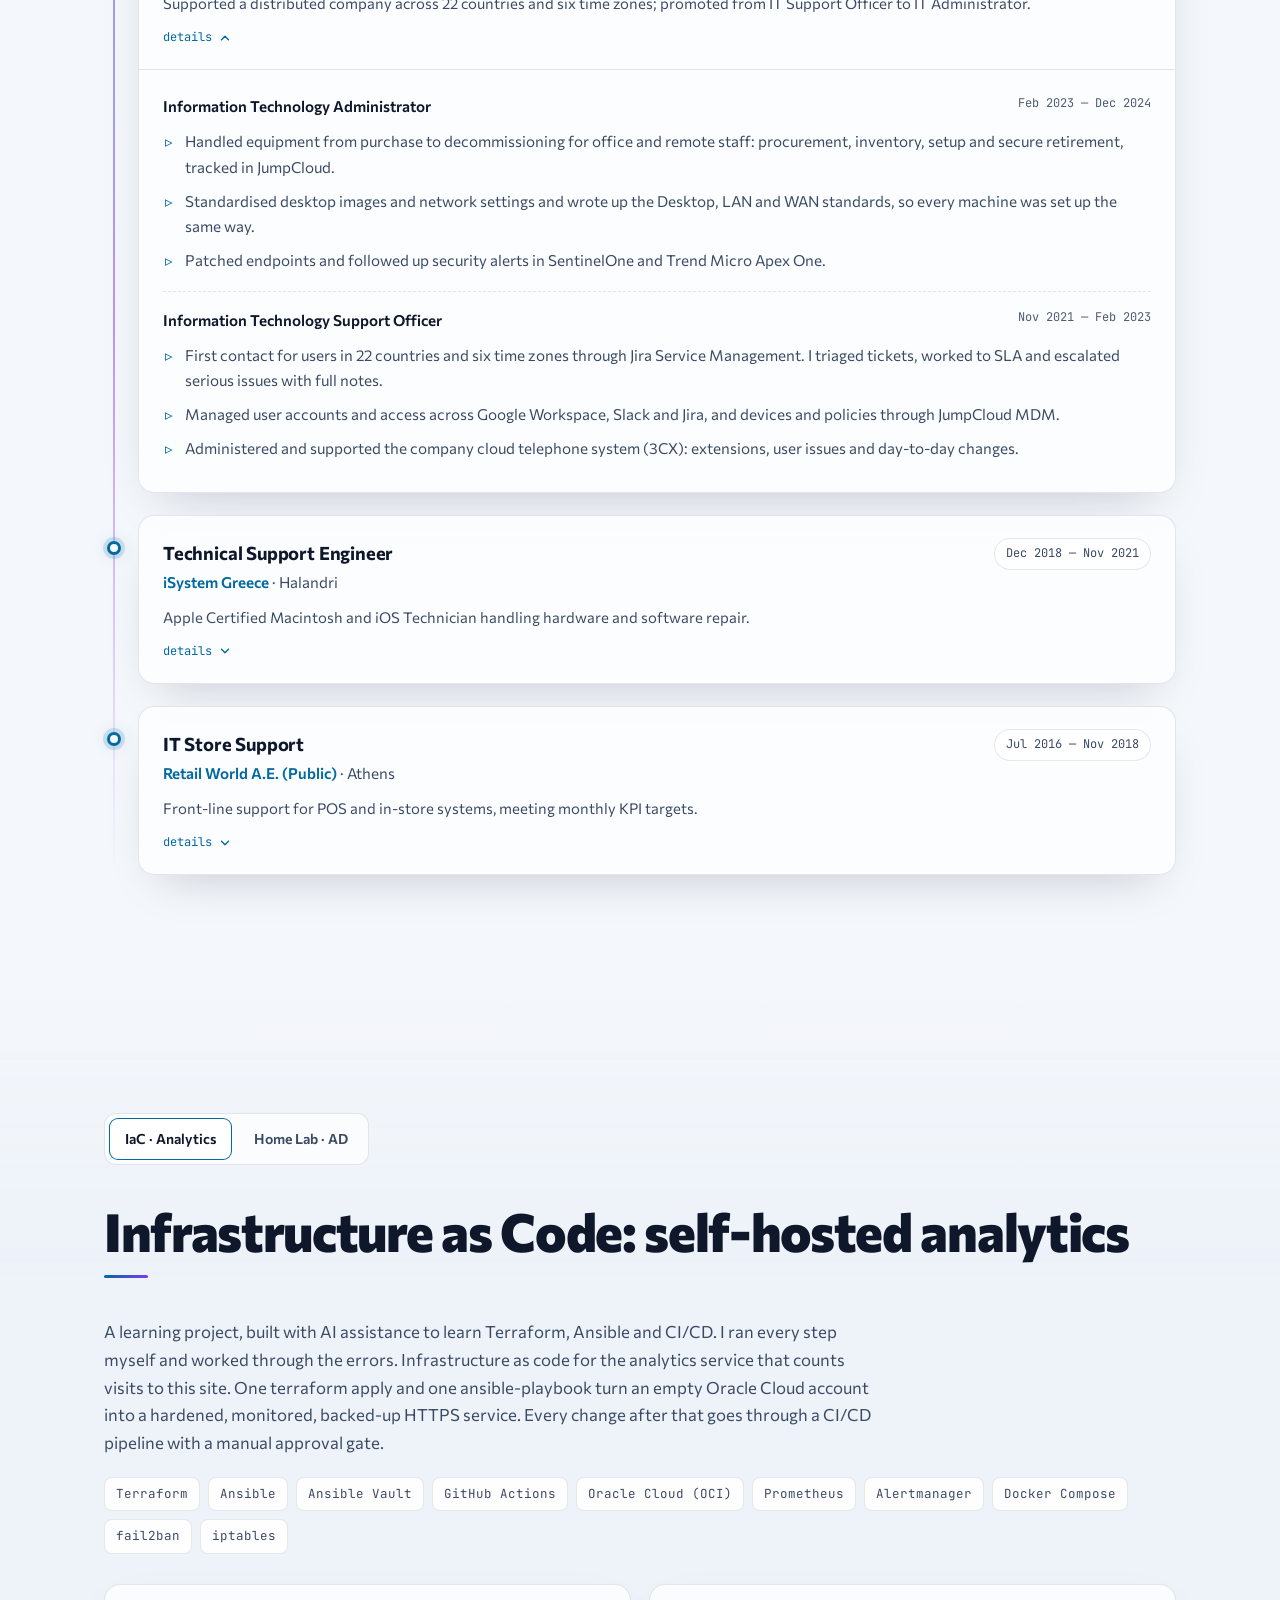
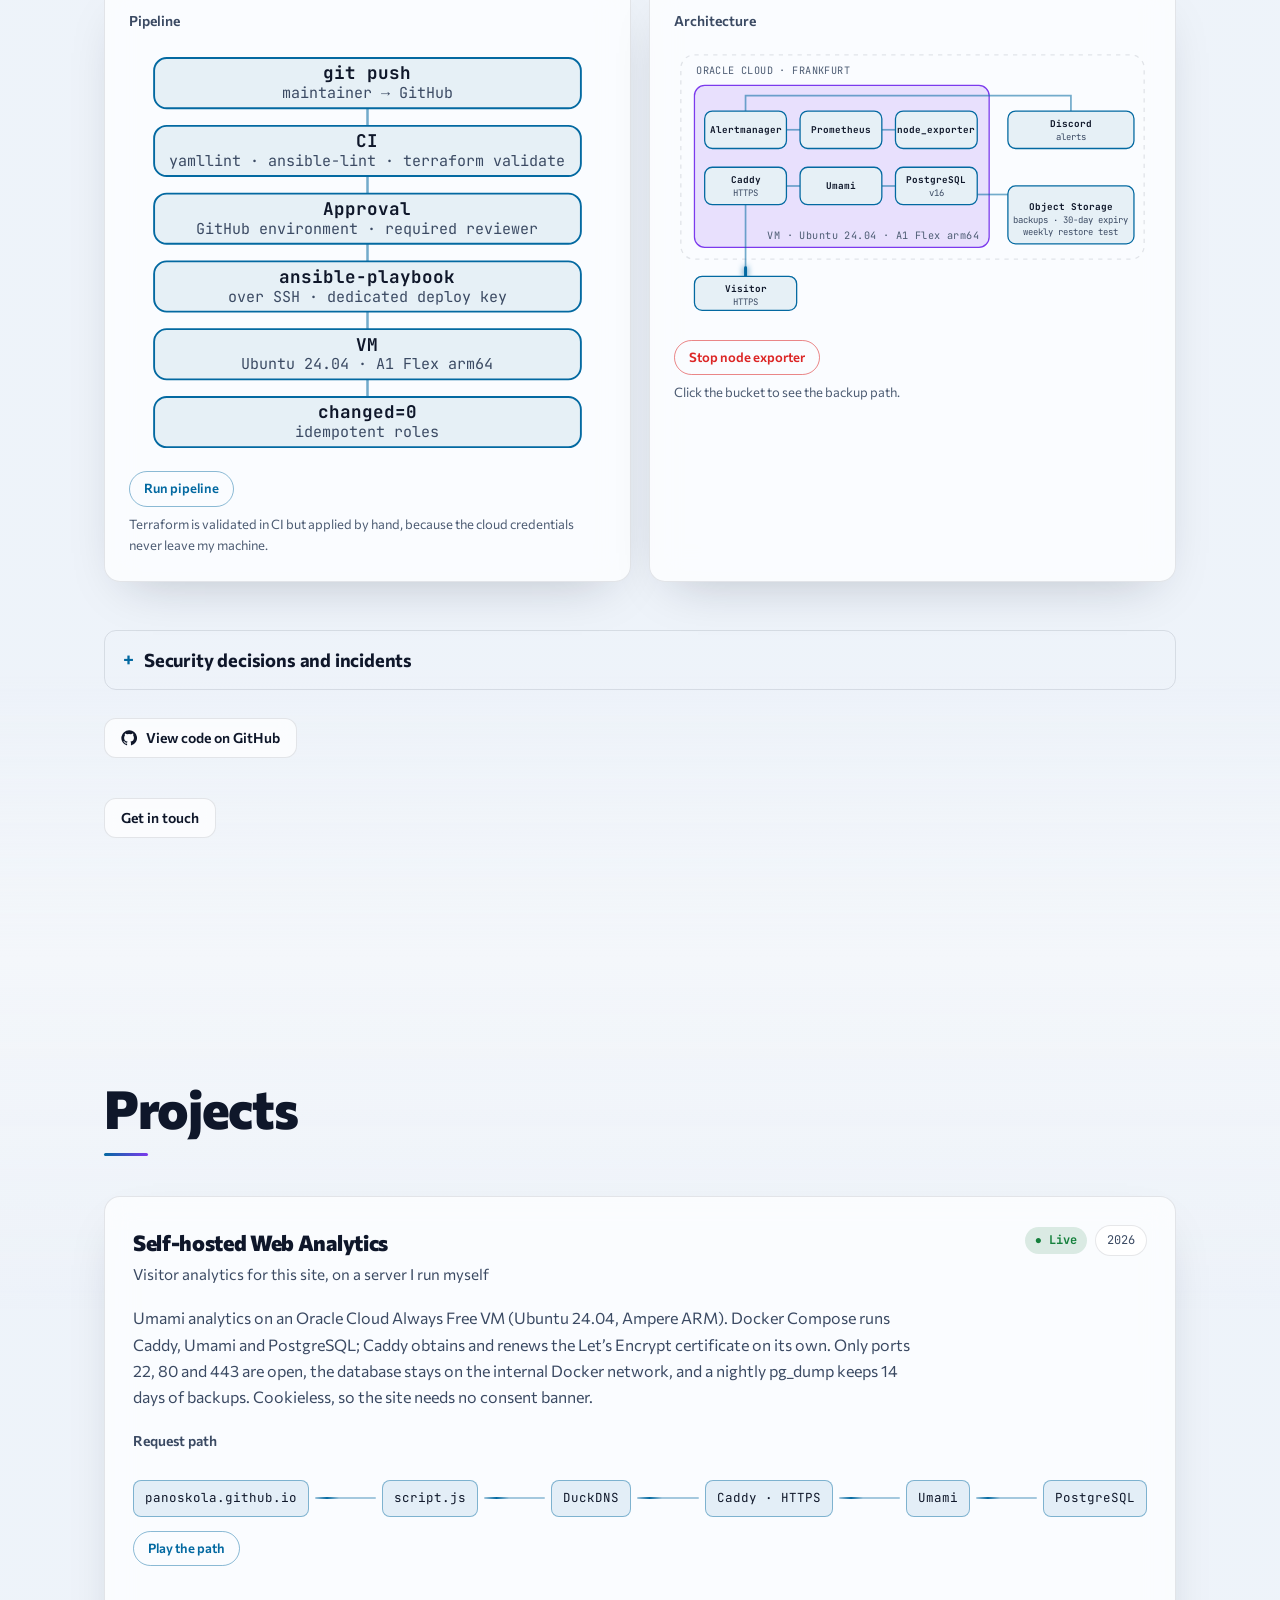
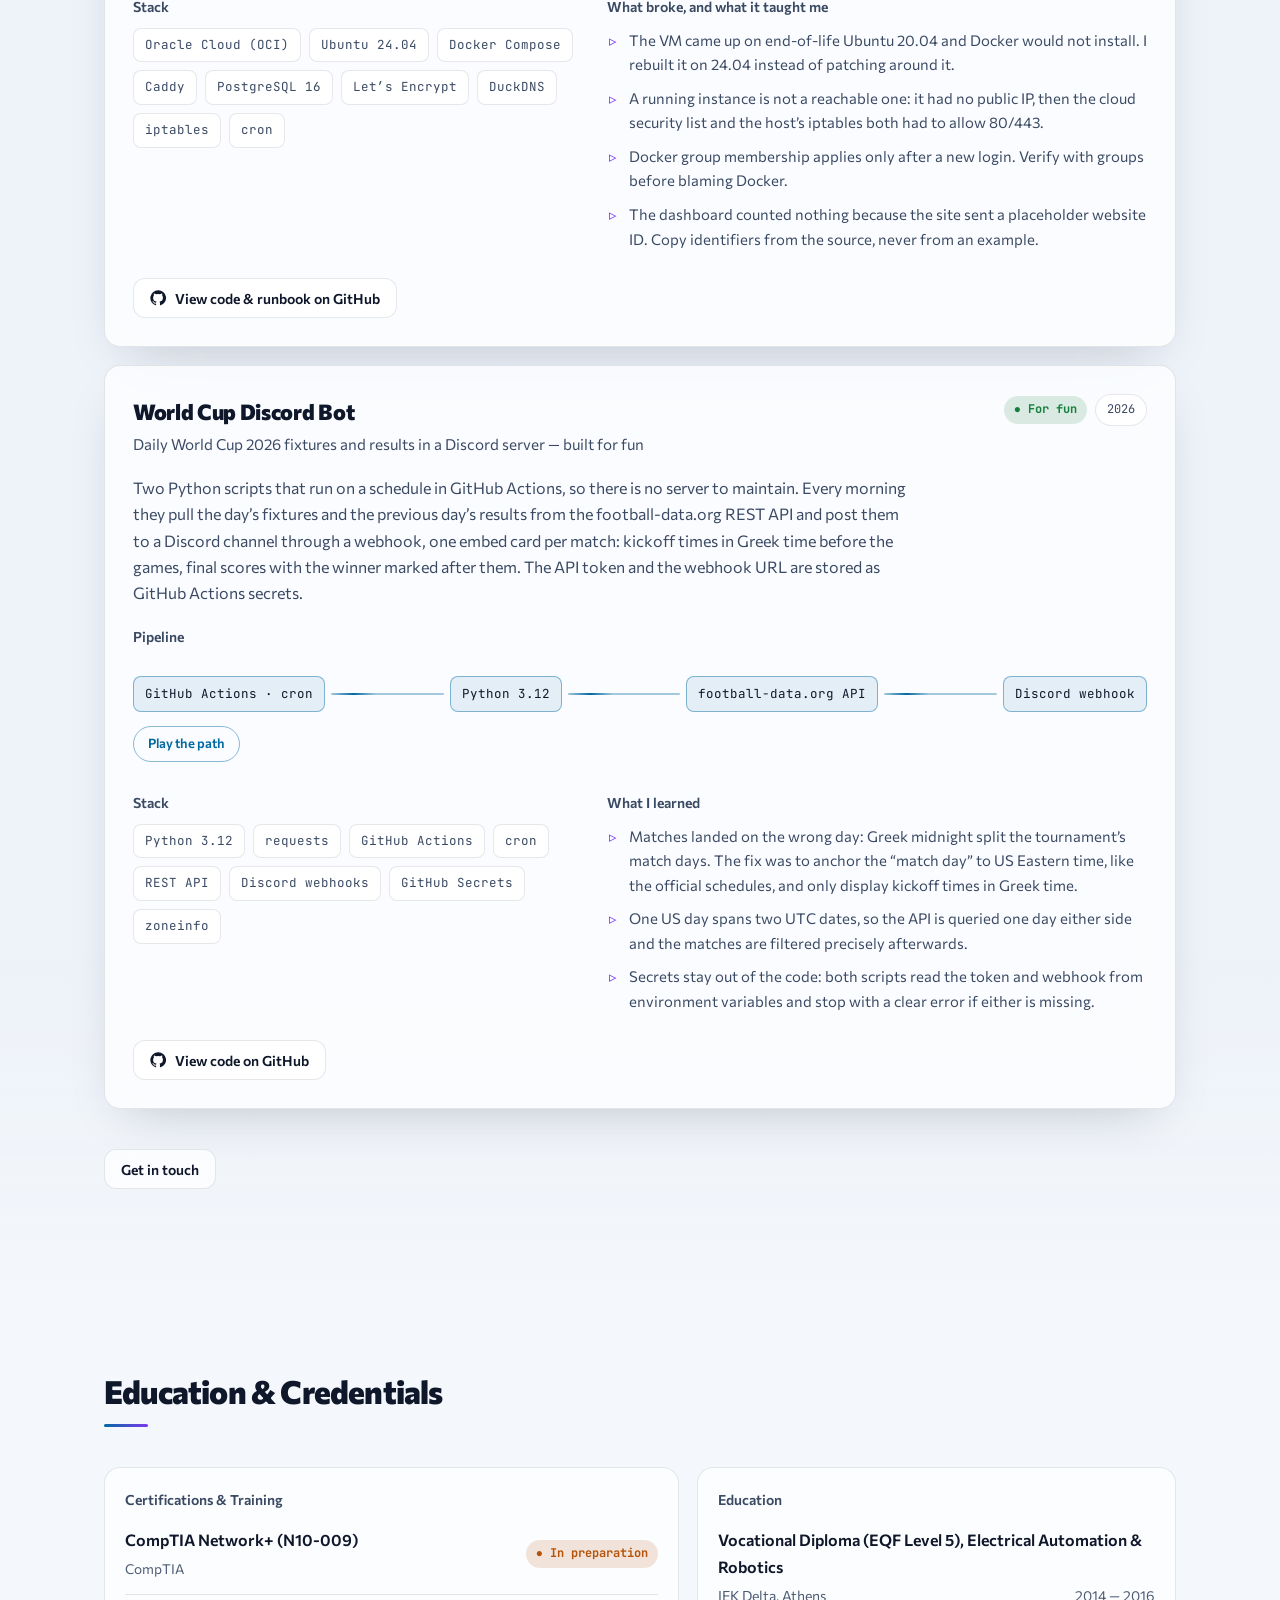
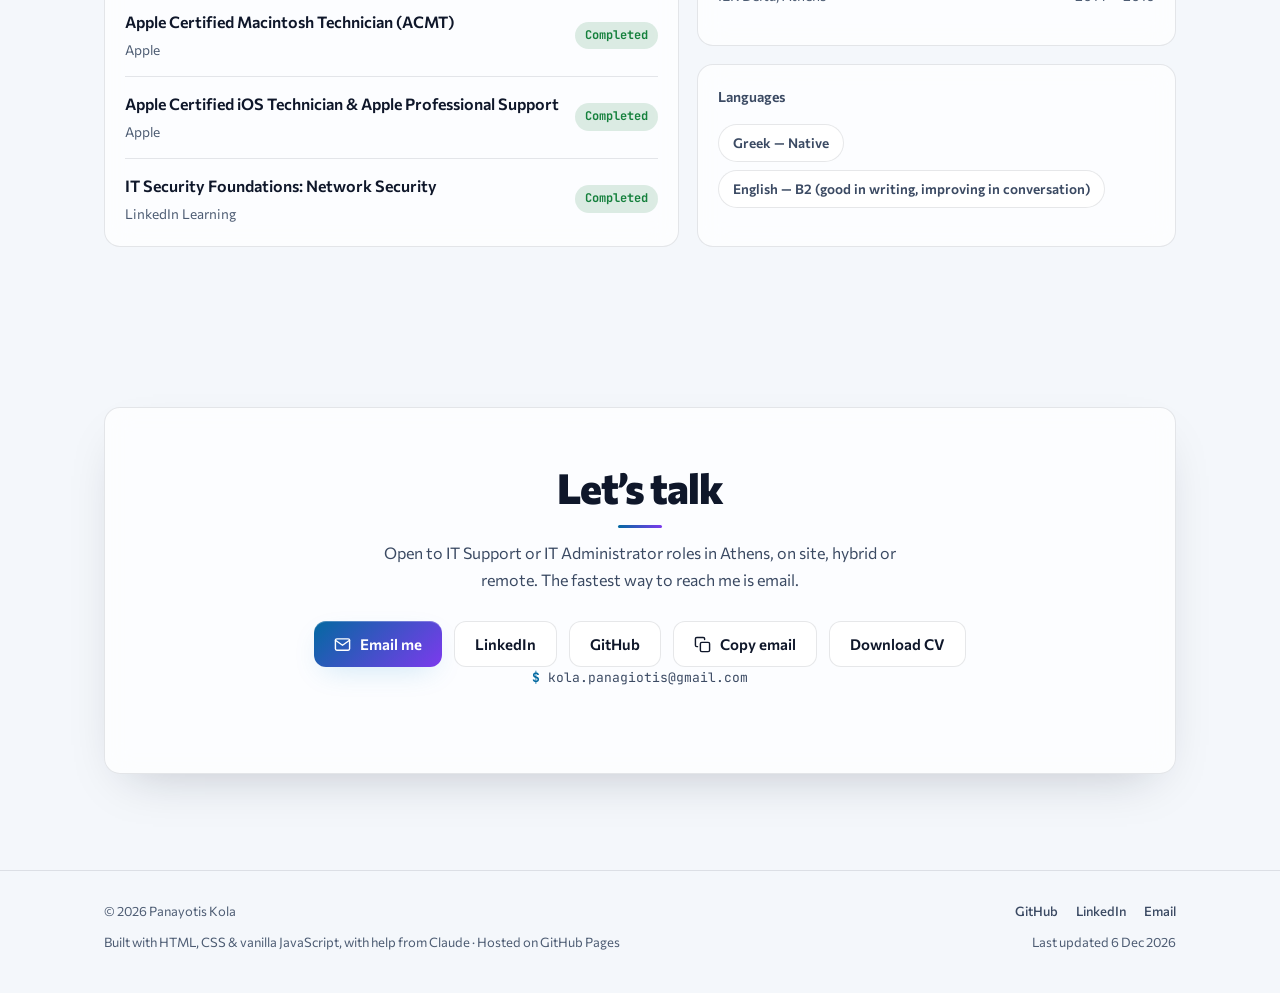
==== commit 8f2a20f6: "Align site with new CV: title, 2025 gap, learning project, English level Headline becomes "IT Suppor" ====
--- a/index.html
+++ b/index.html
@@ -3,10 +3,10 @@
 <head>
 <meta charset="UTF-8">
 <meta name="viewport" content="width=device-width, initial-scale=1.0">
-<title>Panayotis Kola — IT Administrator</title>
-<meta name="description" content="Panayotis Kola — IT Administrator in Athens, Greece. 9+ years in IT support and administration: identity and access, endpoint management and security, Windows Server and Active Directory home lab, self-hosted web analytics.">
+<title>Panayotis Kola — IT Support & Administration</title>
+<meta name="description" content="Panayotis Kola — IT Support & Administration in Athens, Greece. 9+ years in IT support and administration: identity and access, endpoint management and security, Windows Server and Active Directory home lab, self-hosted web analytics.">
 <meta name="theme-color" content="#070b14">
-<meta property="og:title" content="Panayotis Kola — IT Administrator">
+<meta property="og:title" content="Panayotis Kola — IT Support & Administration">
 <meta property="og:description" content="9+ years in IT support and administration · Identity & access · Endpoint management · Windows Server & AD home lab.">
 <meta property="og:type" content="website">
 <meta property="og:url" content="https://panoskola.github.io/">
@@ -21,7 +21,7 @@
   "@type": "Person",
   "name": "Panayotis Kola",
   "alternateName": "Παναγιώτης Κόλα",
-  "jobTitle": "IT Administrator",
+  "jobTitle": "IT Support & Administration",
   "url": "https://panoskola.github.io/",
   "image": "https://panoskola.github.io/assets/img/logo.png",
   "address": {
@@ -109,7 +109,7 @@
       <p class="kicker reveal"><span class="pulse-dot"></span><span data-i18n="hero.kicker">Athens, Greece</span></p>
       <h1 class="reveal glitch" data-text="Panayotis Kola">Panayotis Kola</h1>
       <p class="typed-line reveal"><span class="prompt">&gt;</span> <span id="typed"></span><span class="caret"></span></p>
-      <p class="tagline reveal" data-i18n="hero.tagline">IT Administrator. I’ve looked after accounts, devices and security for staff in 22 countries.</p>
+      <p class="tagline reveal" data-i18n="hero.tagline">IT Support & Administration. I’ve looked after accounts, devices and security for staff in 22 countries.</p>
       <div class="hero-cta reveal">
         <a class="btn btn-primary" href="assets/cv/Panayotis_Kola_CV.pdf" download>
           <svg viewBox="0 0 24 24" width="17" height="17" fill="none" stroke="currentColor" stroke-width="2" stroke-linecap="round" stroke-linejoin="round"><path d="M21 15v4a2 2 0 0 1-2 2H5a2 2 0 0 1-2-2v-4"/><polyline points="7 10 12 15 17 10"/><line x1="12" y1="15" x2="12" y2="3"/></svg>
@@ -392,7 +392,7 @@
 </div>
 
 <noscript><style>.reveal{opacity:1!important;transform:none!important}</style></noscript>
-<script src="assets/js/content.js?v=22"></script>
-<script src="assets/js/main.js?v=21"></script>
+<script src="assets/js/content.js?v=23"></script>
+<script src="assets/js/main.js?v=22"></script>
 </body>
 </html>
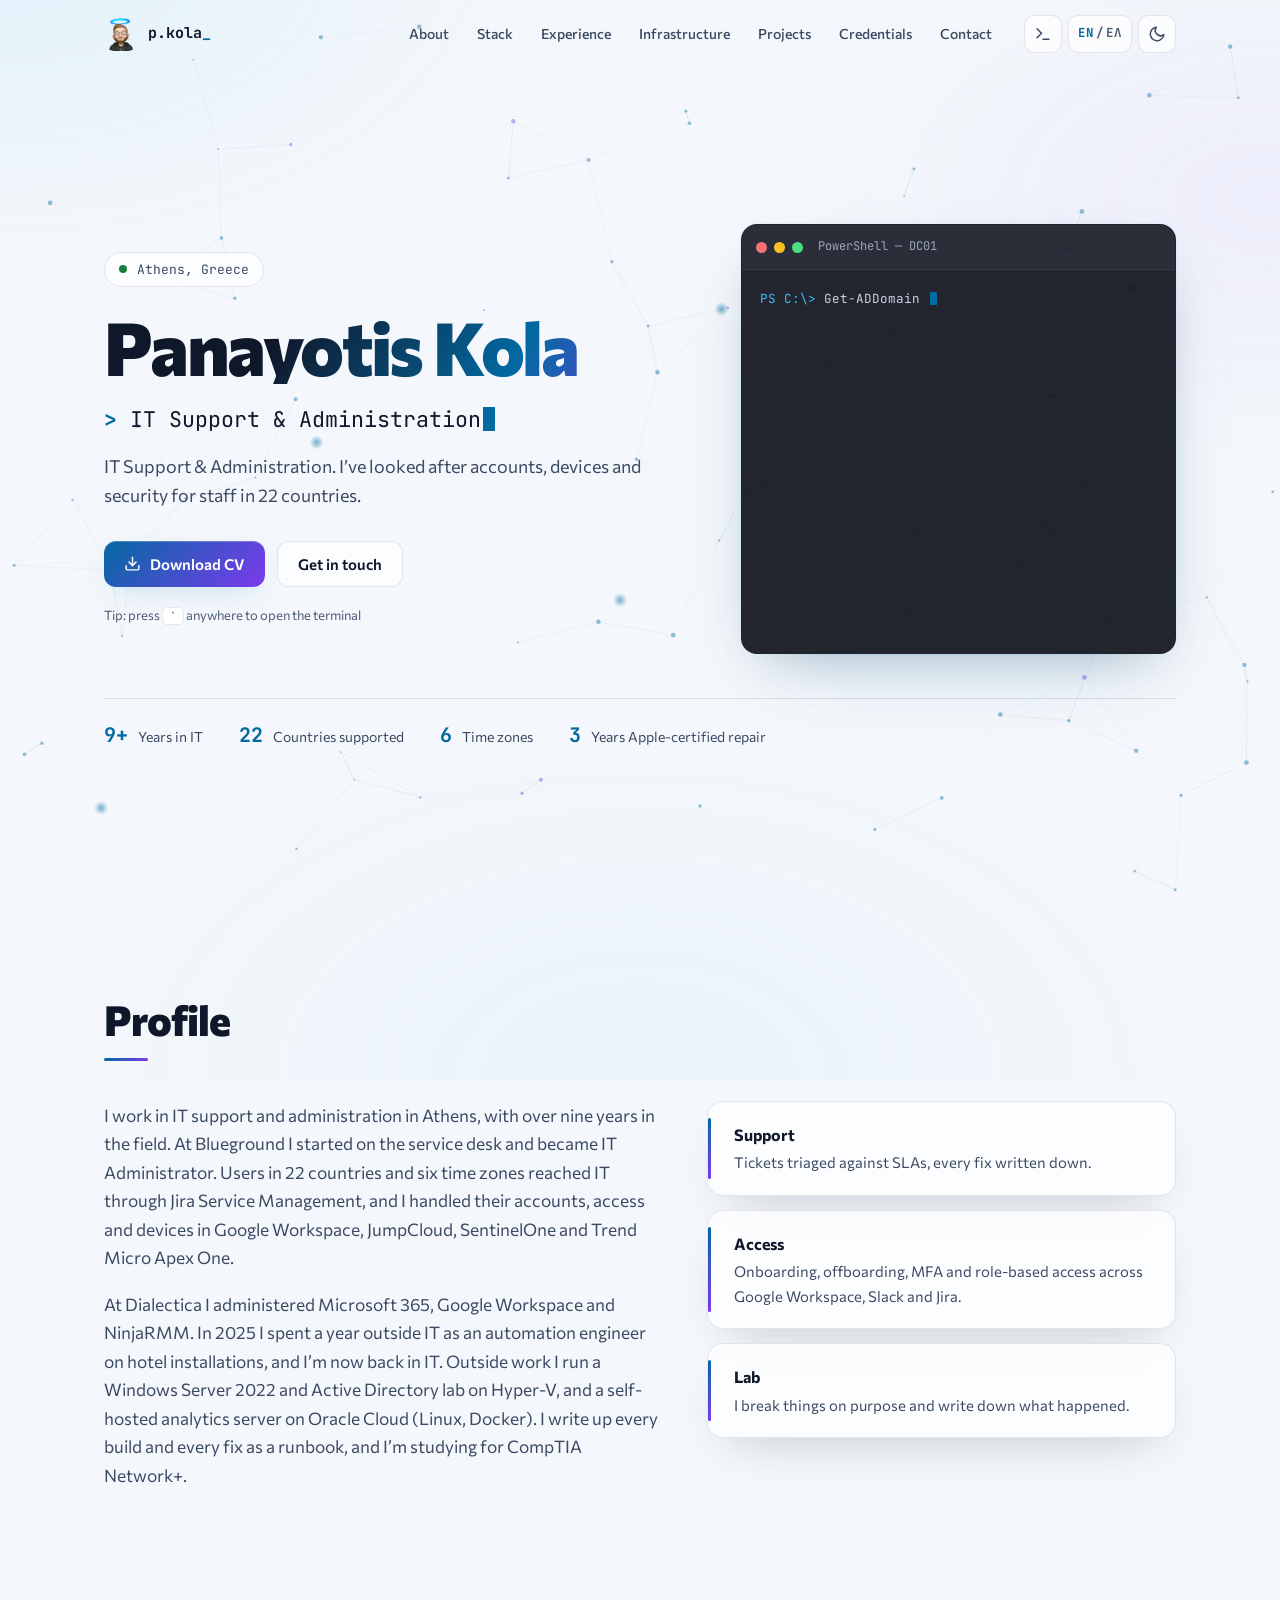
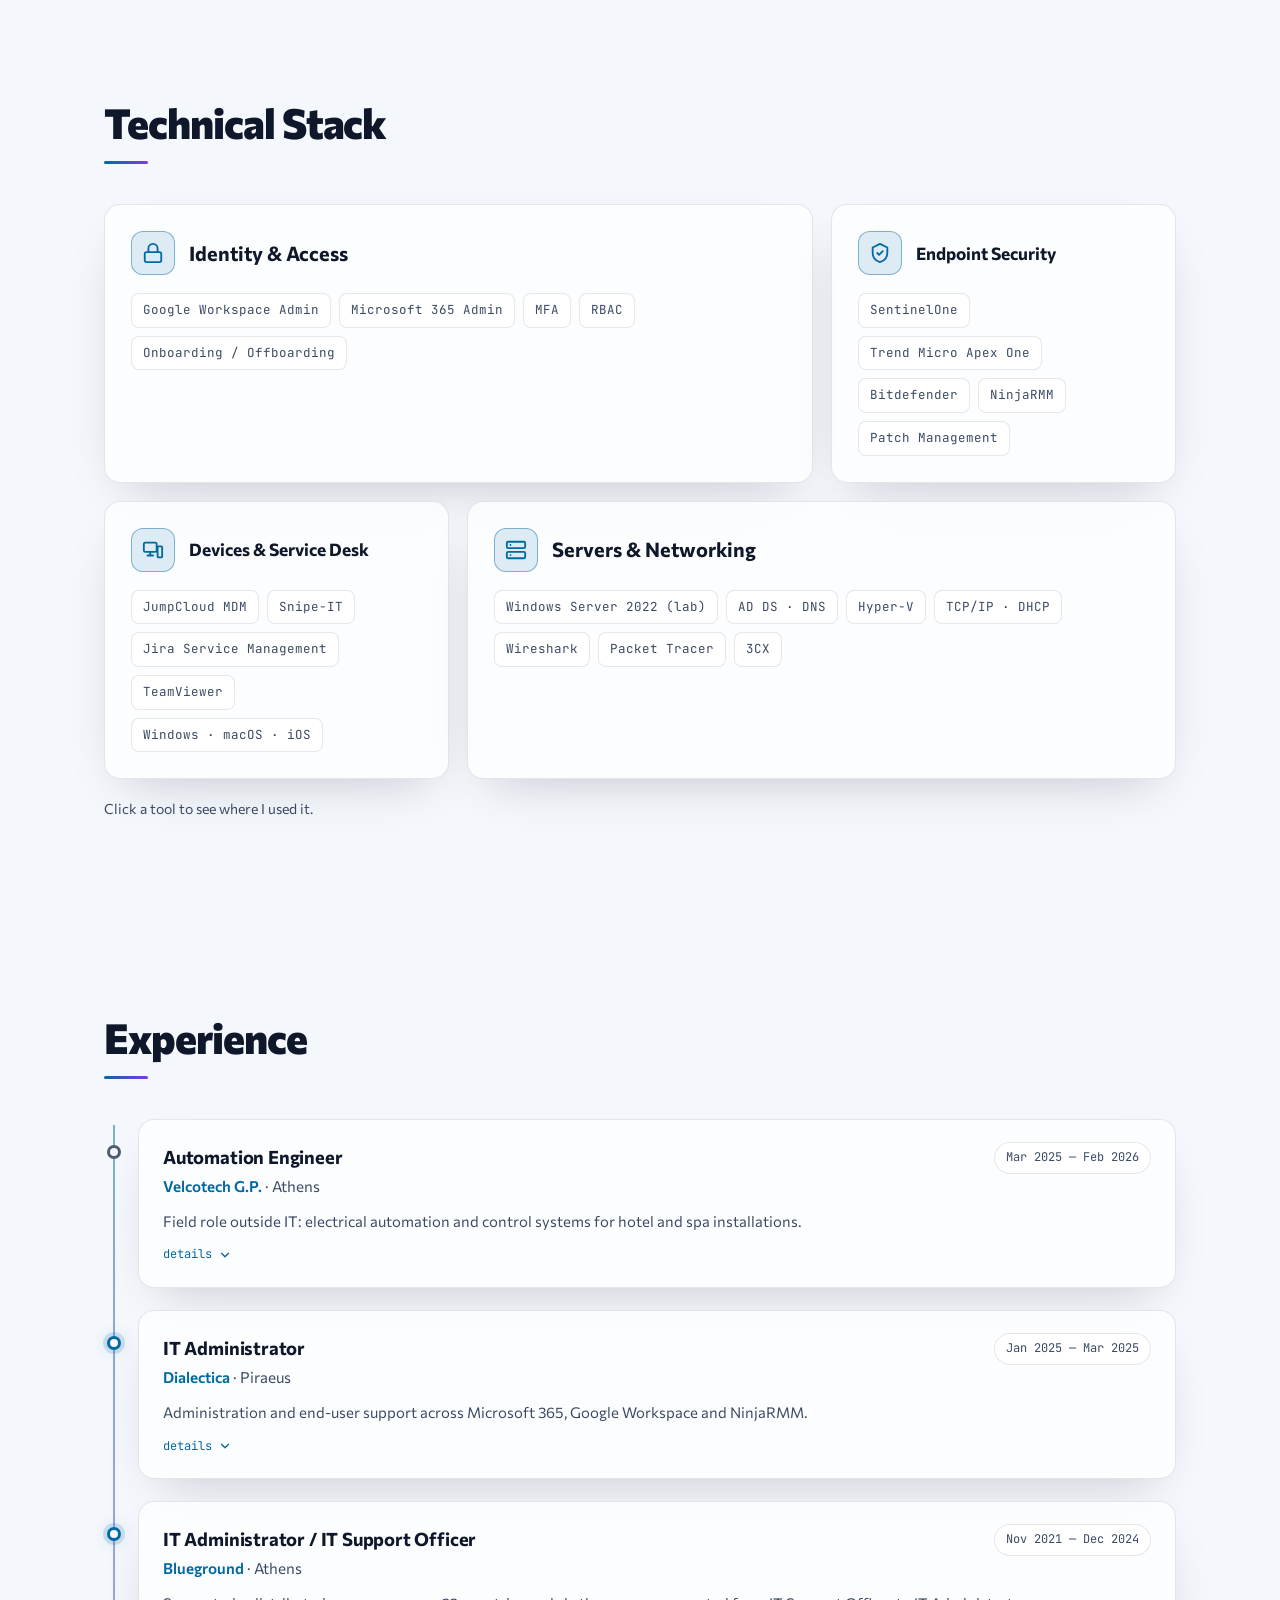
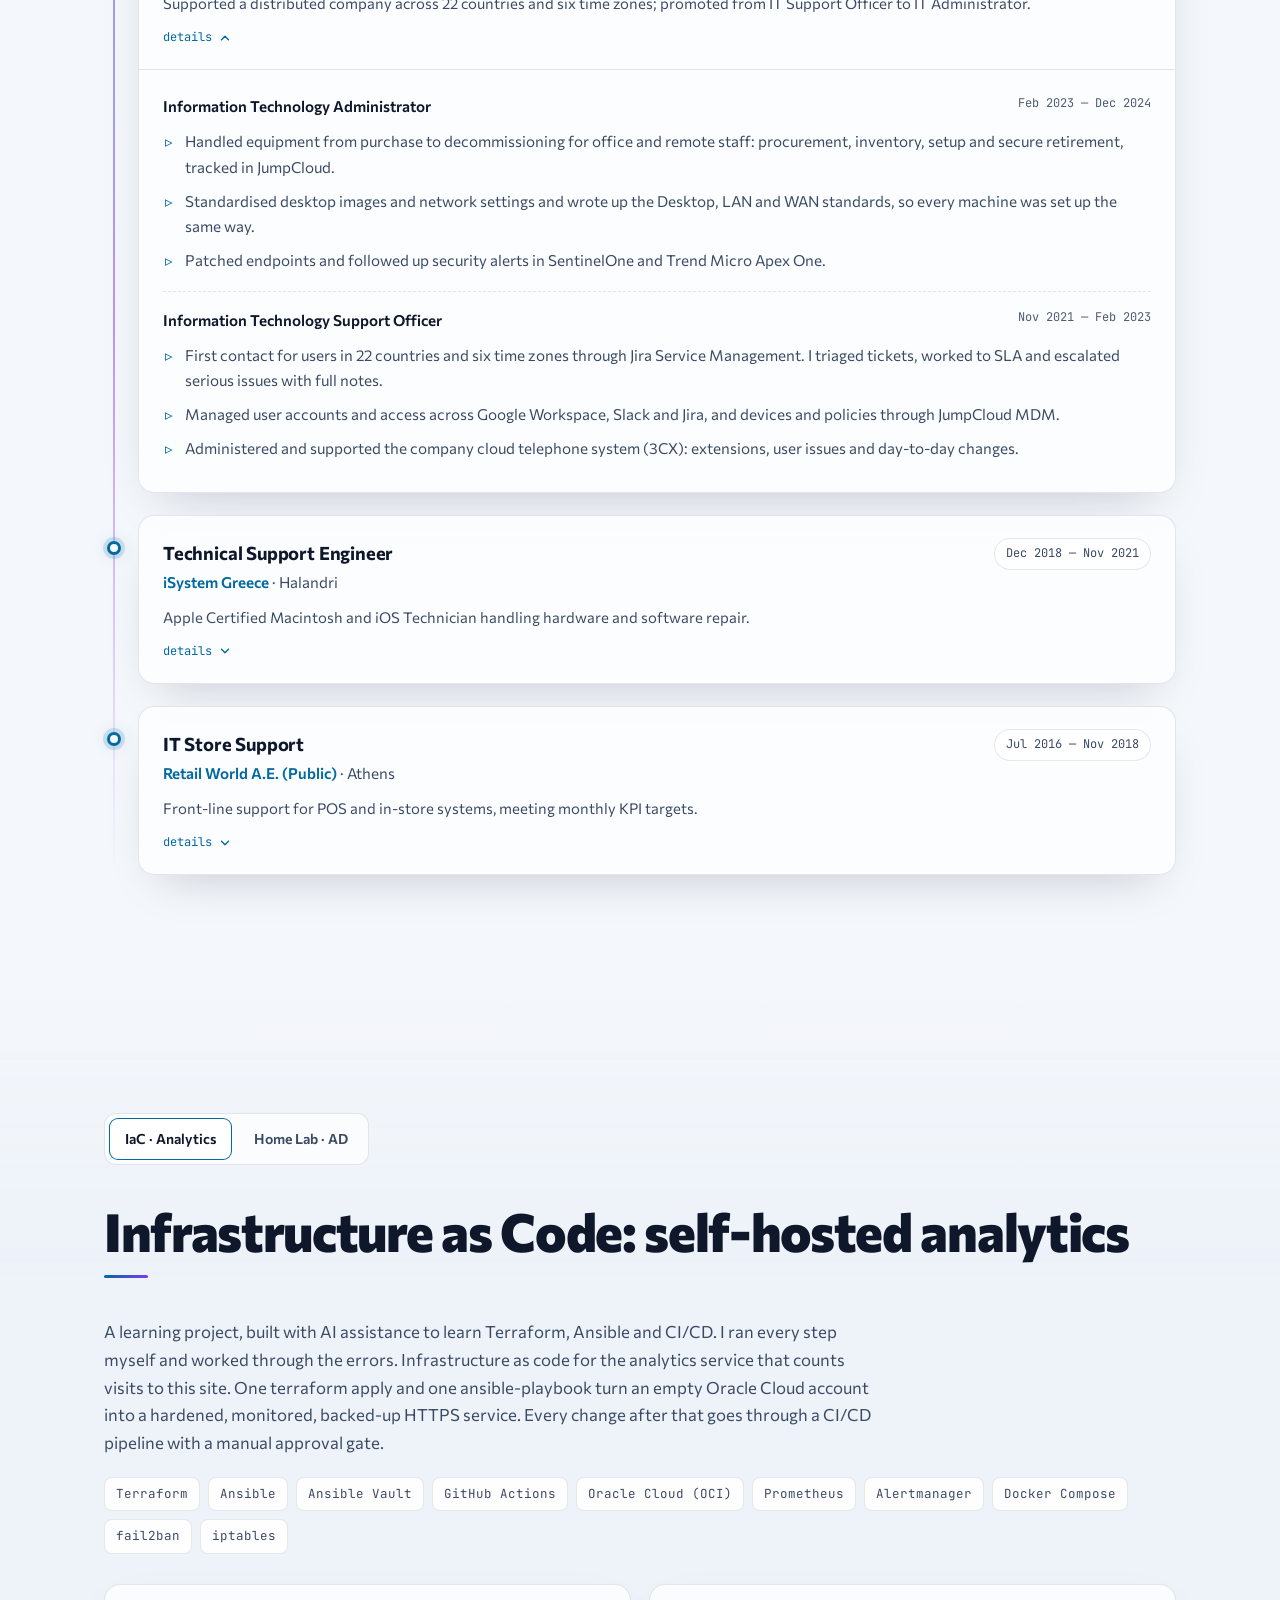
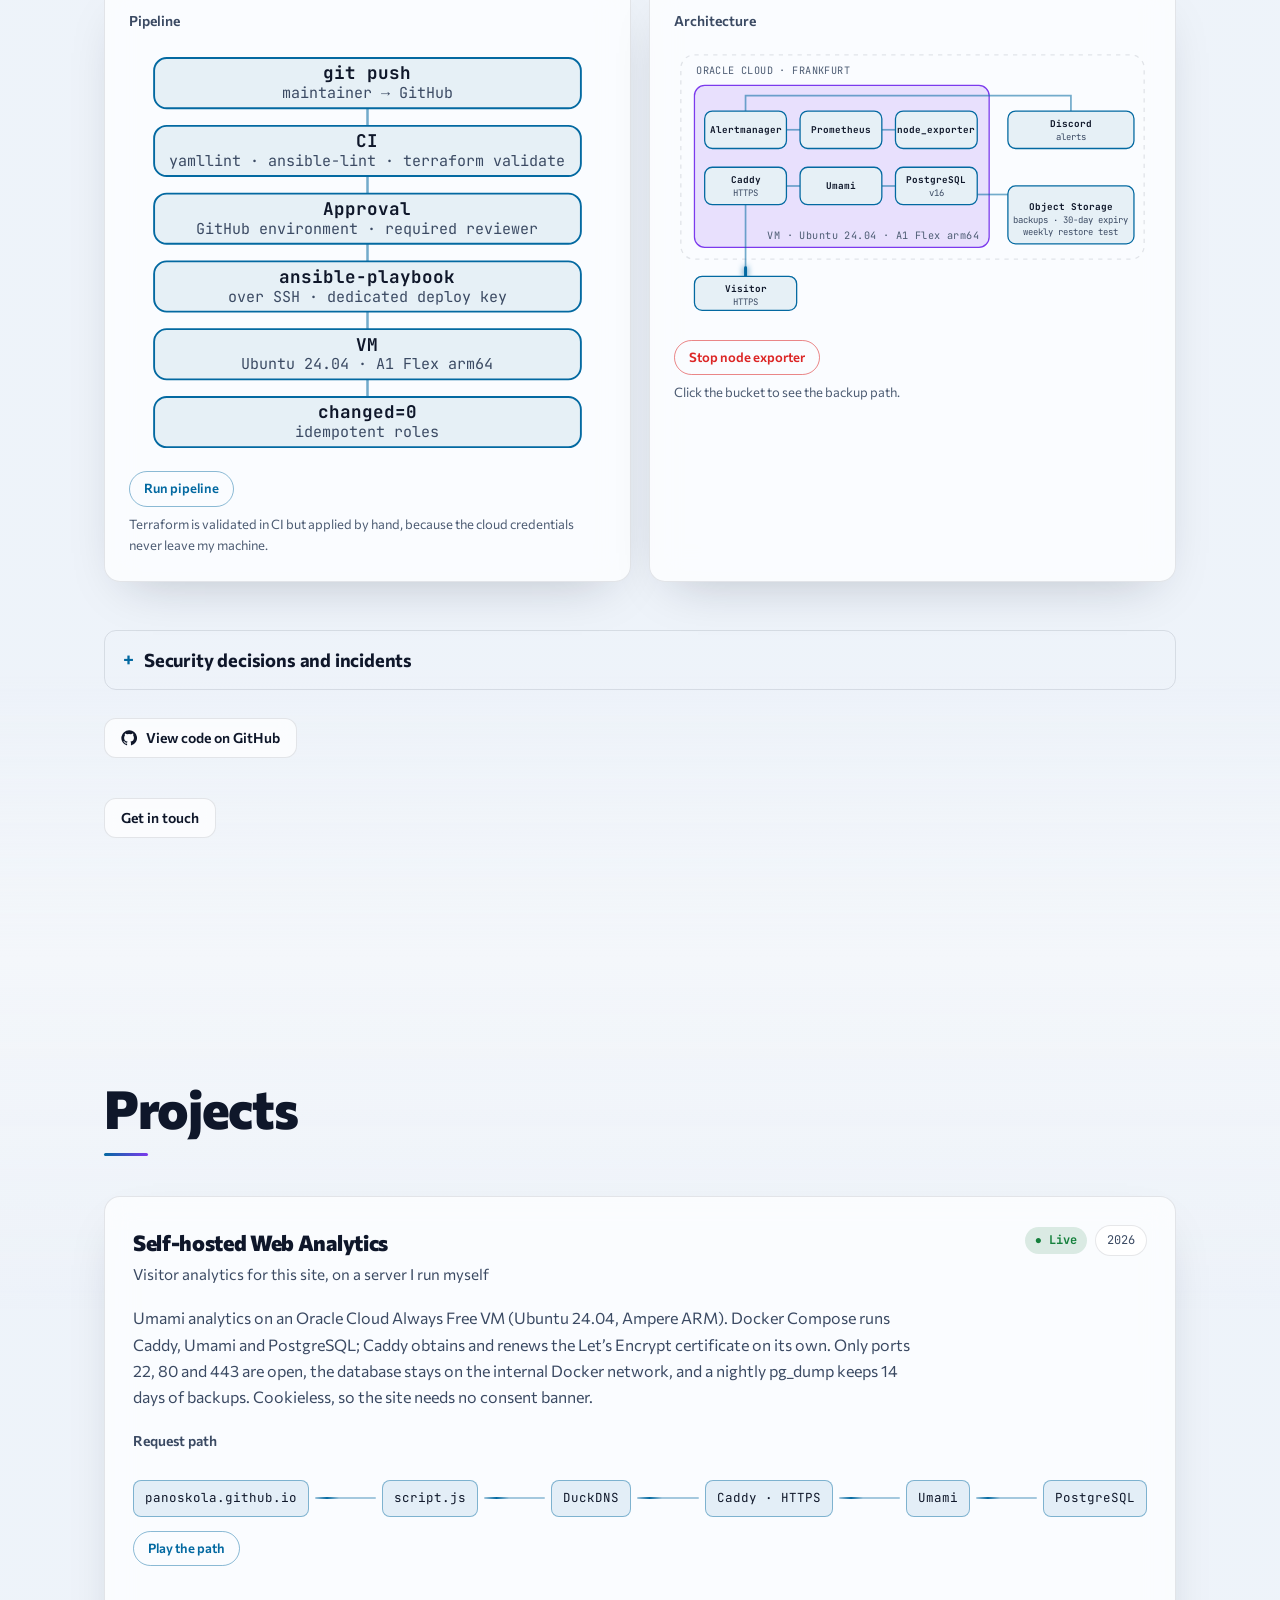
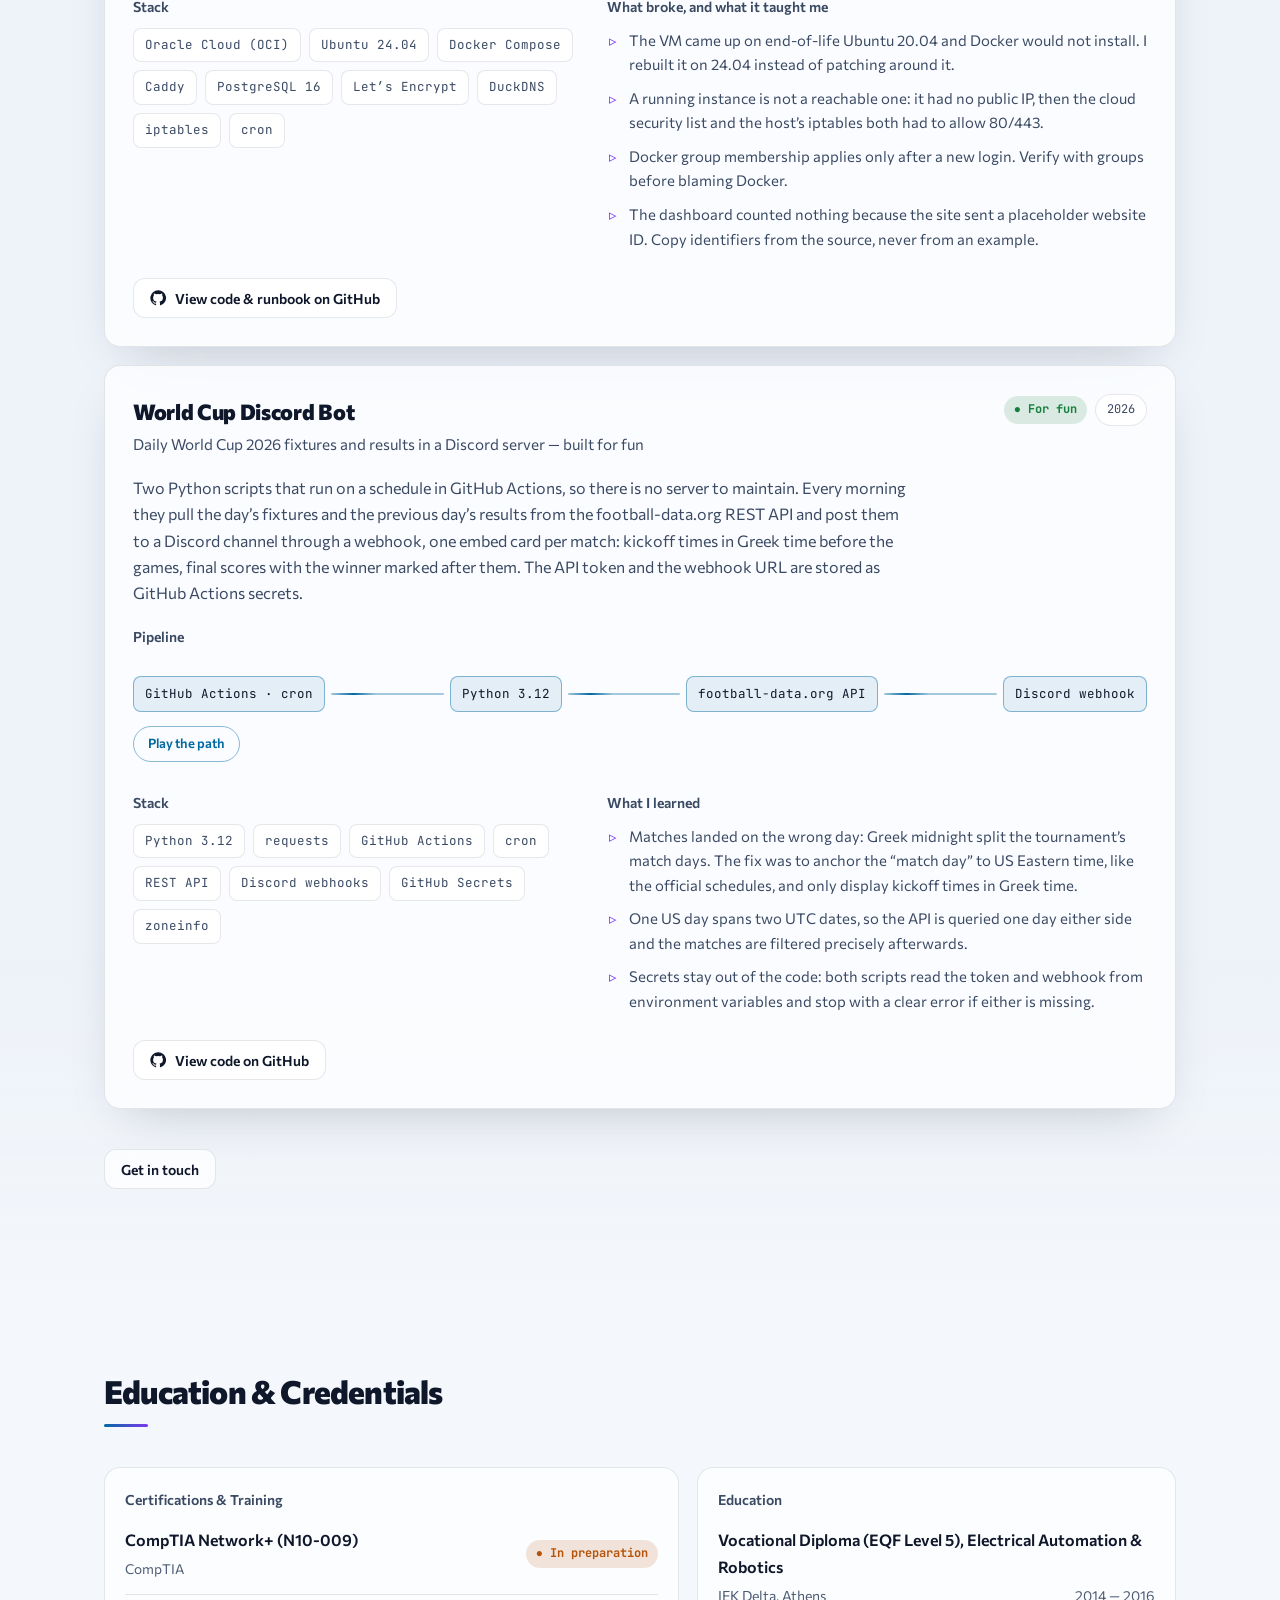
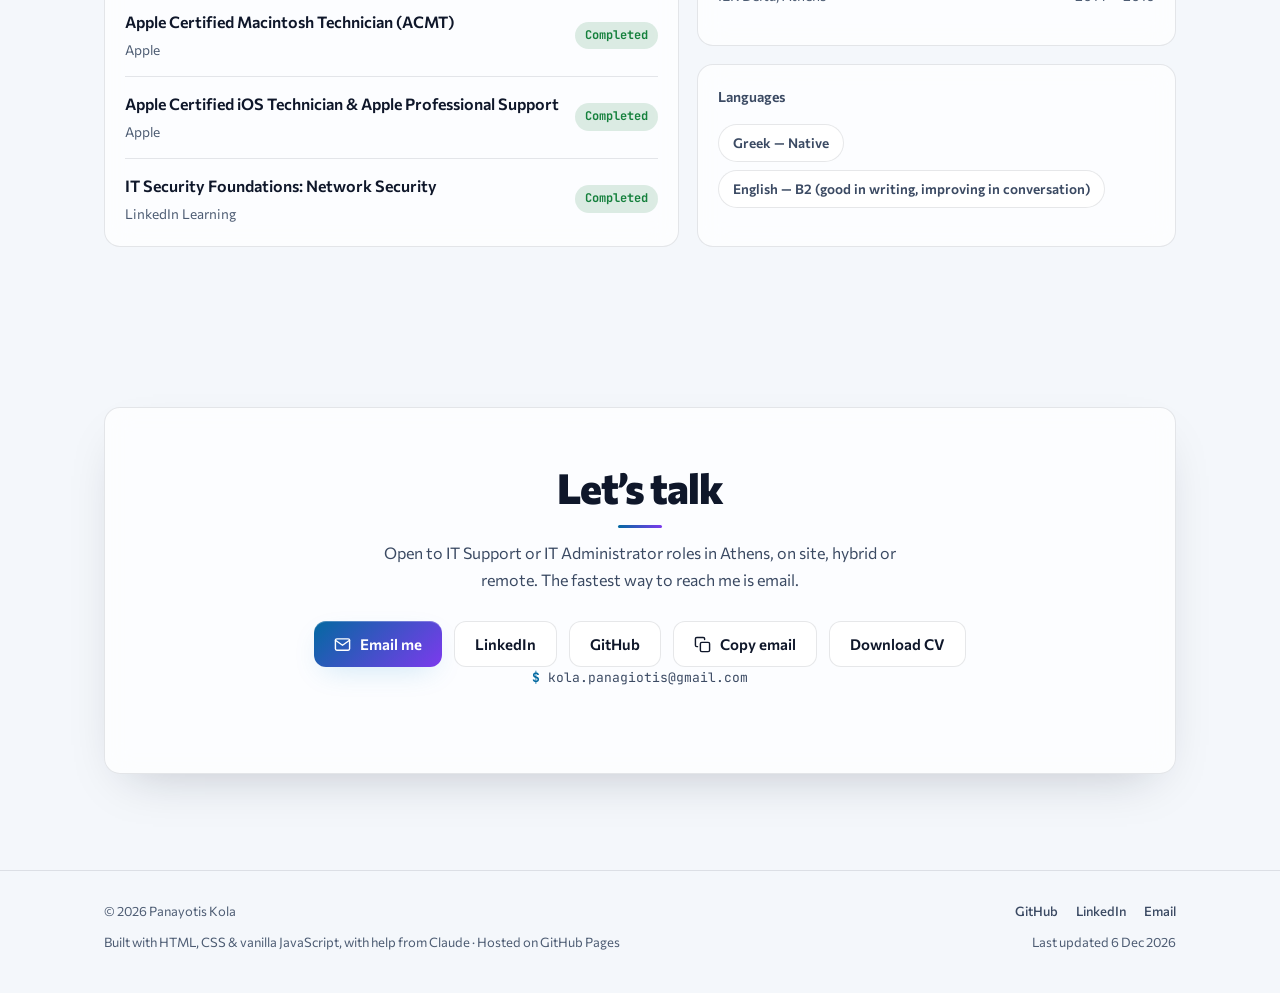
==== commit 61235373: "Update og-cover headline to IT Support & Administration Version the og:image URL so LinkedIn and oth" ====
--- a/index.html
+++ b/index.html
@@ -10,7 +10,7 @@
 <meta property="og:description" content="9+ years in IT support and administration · Identity & access · Endpoint management · Windows Server & AD home lab.">
 <meta property="og:type" content="website">
 <meta property="og:url" content="https://panoskola.github.io/">
-<meta property="og:image" content="https://panoskola.github.io/assets/img/og-cover.png">
+<meta property="og:image" content="https://panoskola.github.io/assets/img/og-cover.png?v=2">
 <meta property="og:image:width" content="1200">
 <meta property="og:image:height" content="627">
 <meta name="twitter:card" content="summary_large_image">
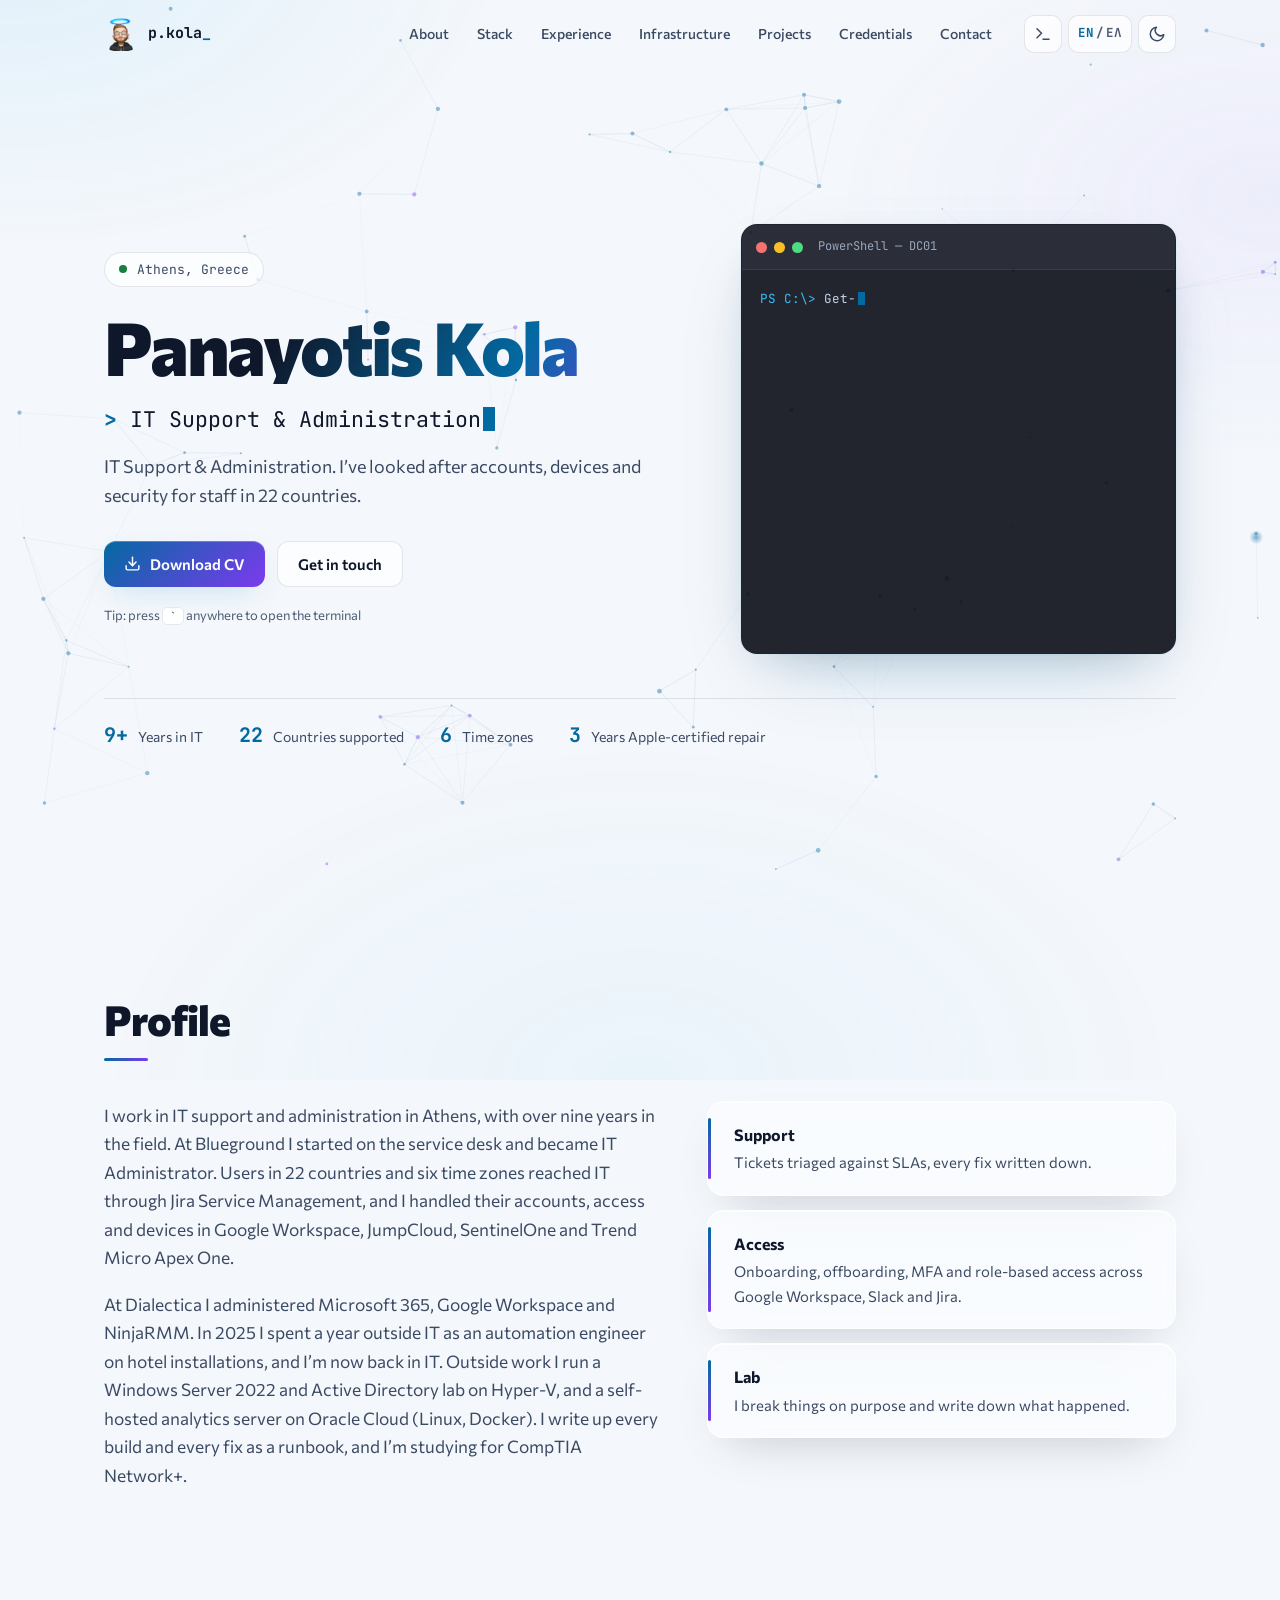
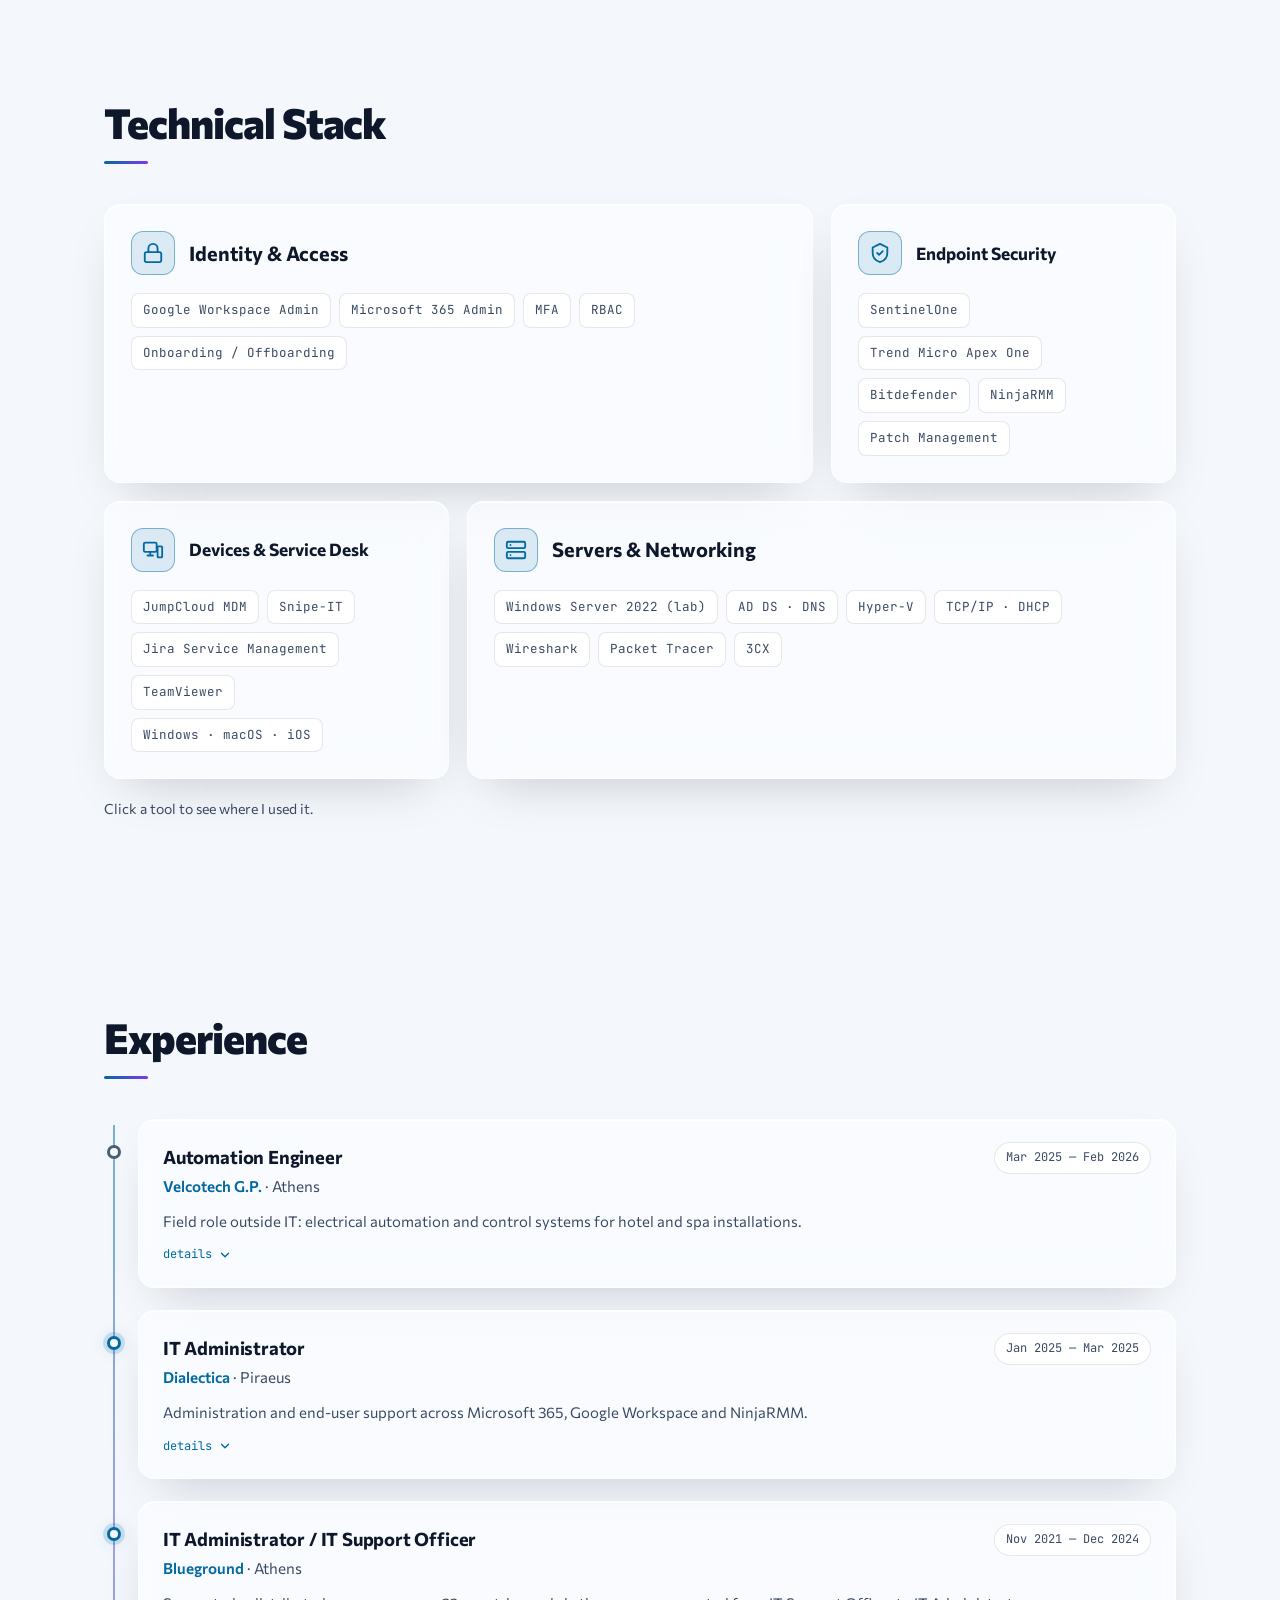
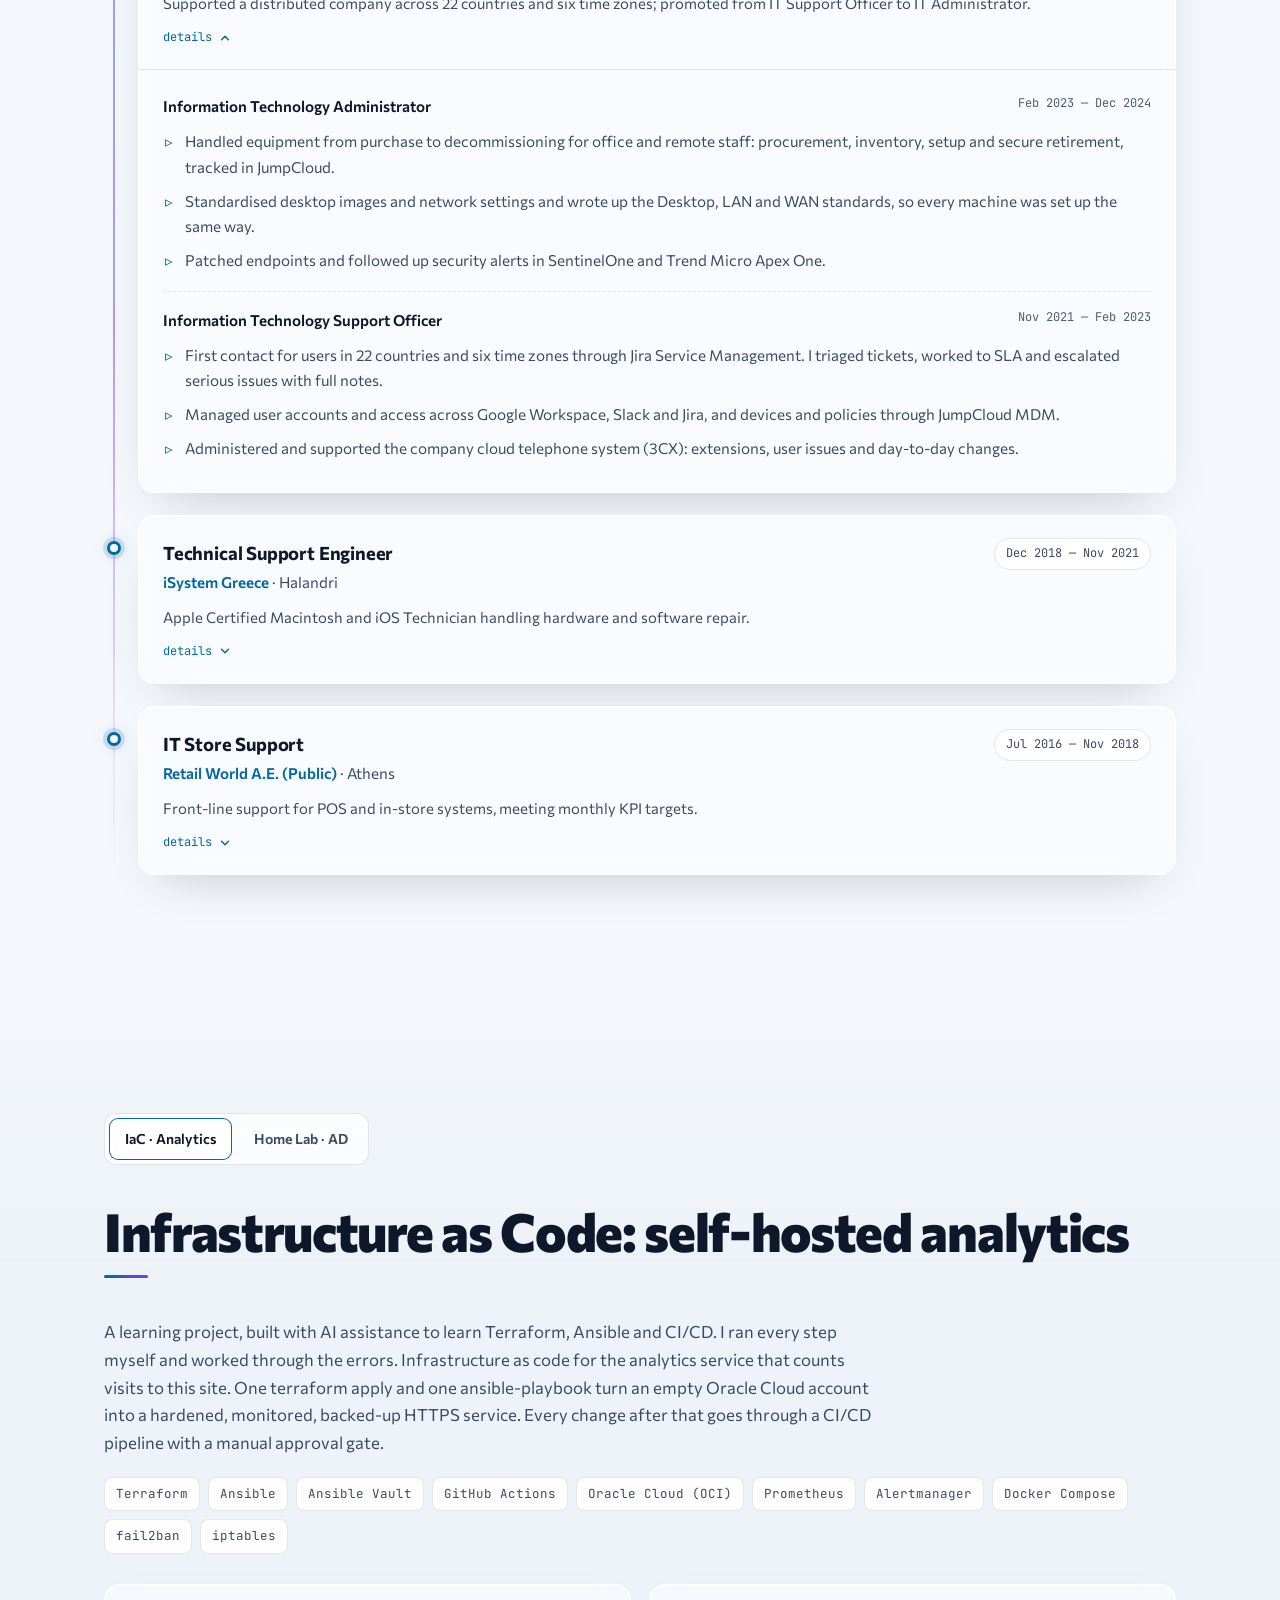
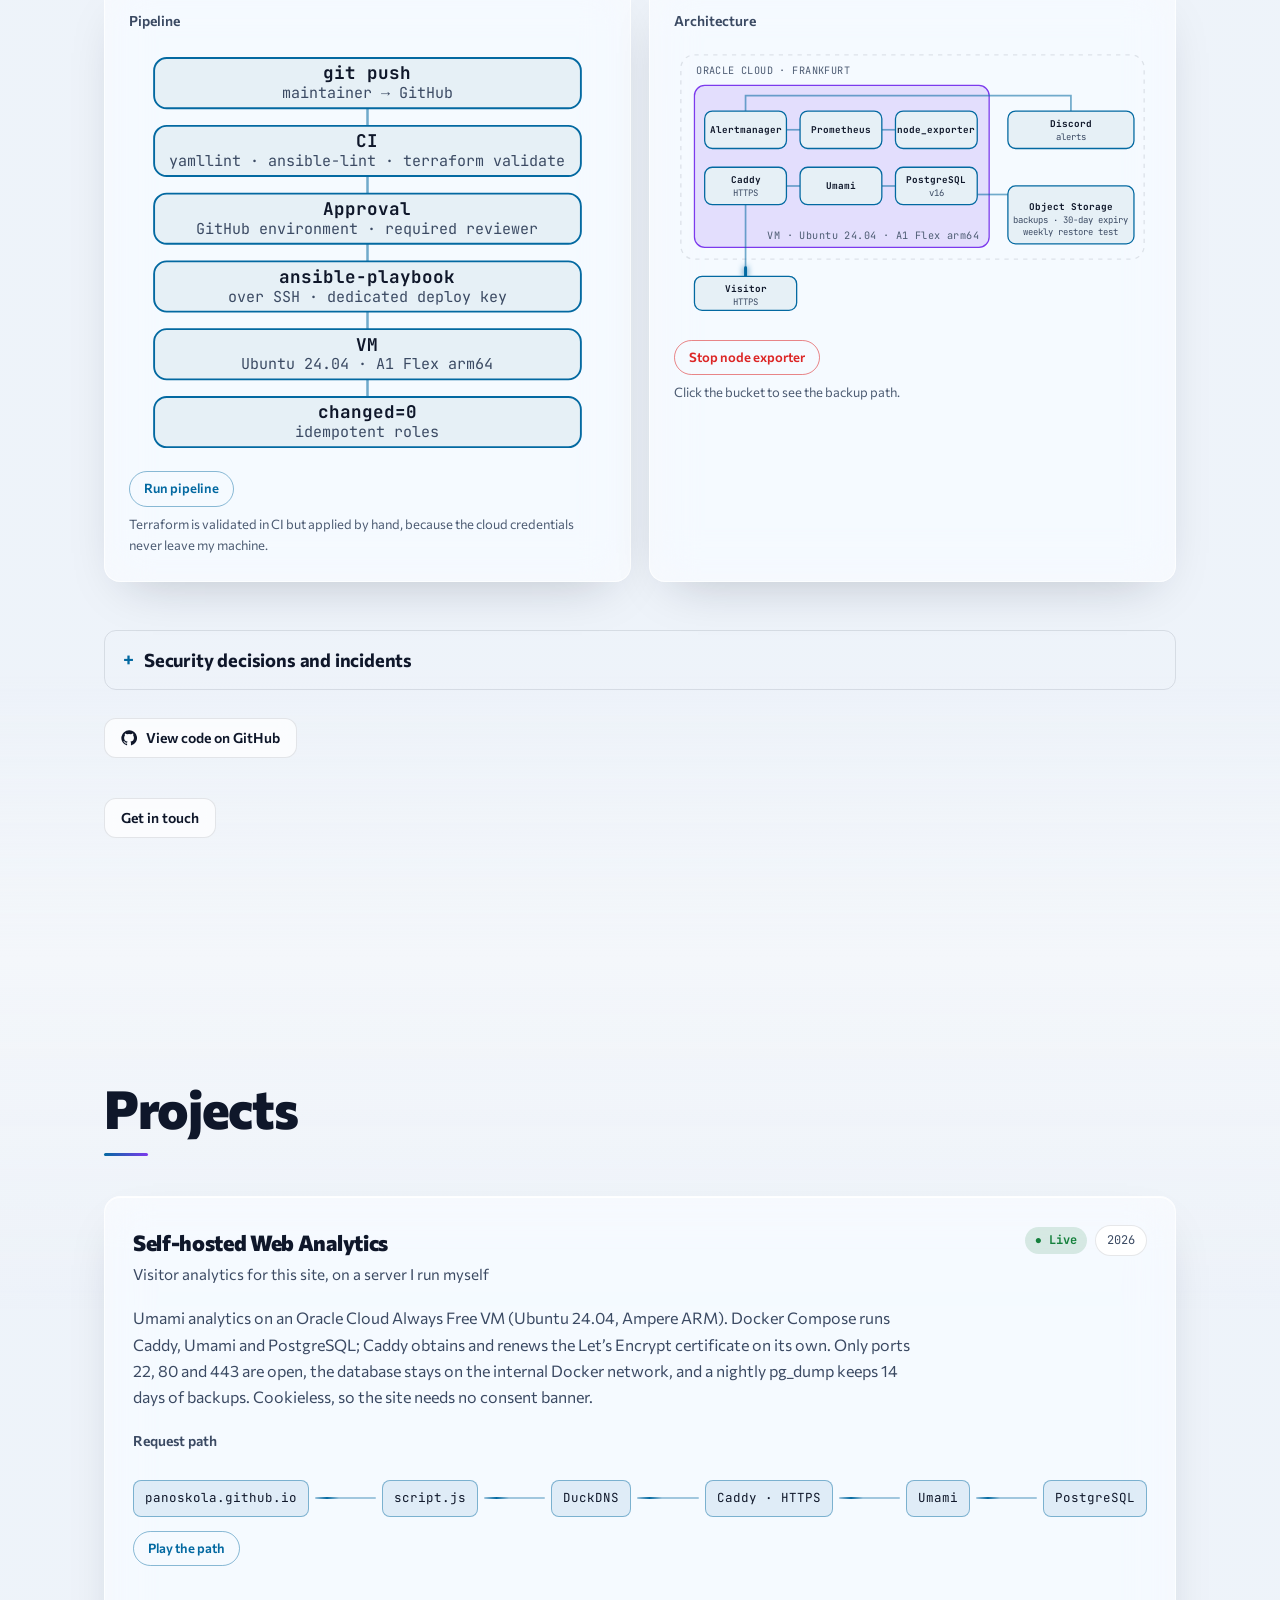
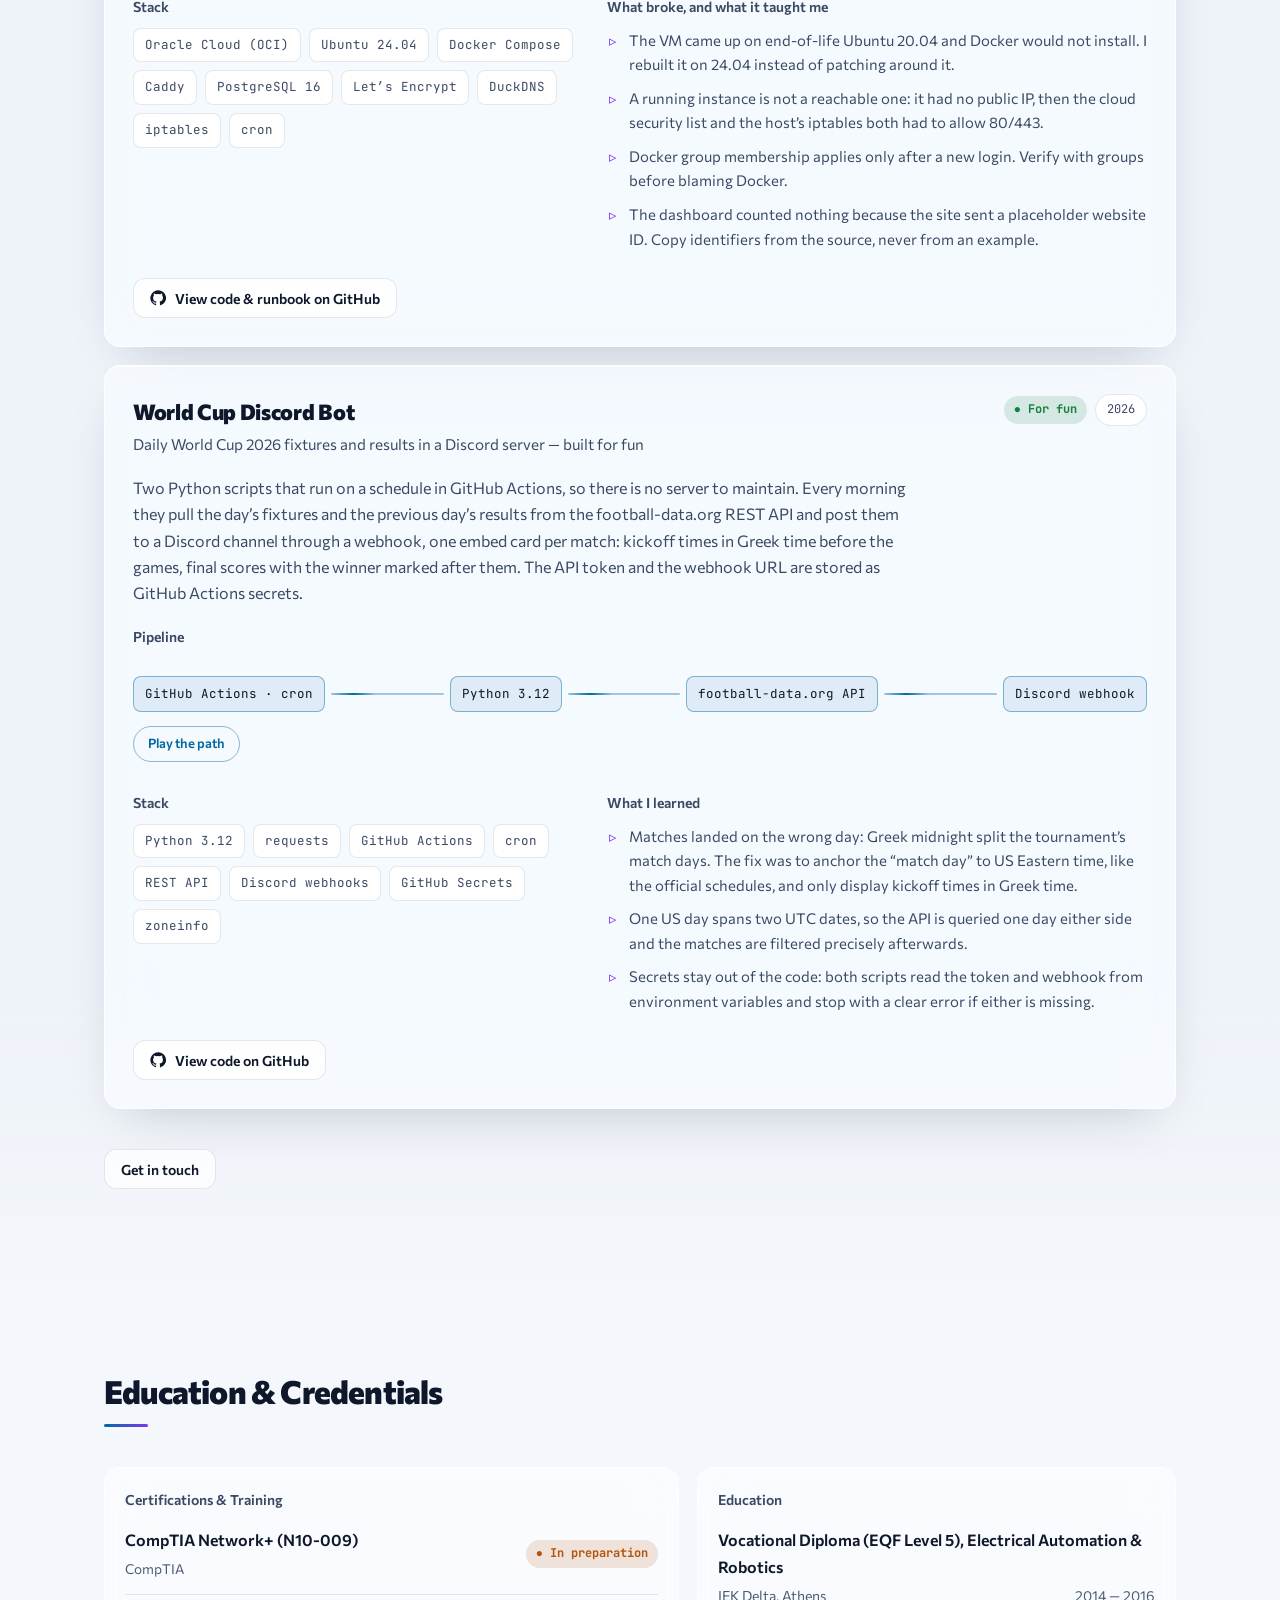
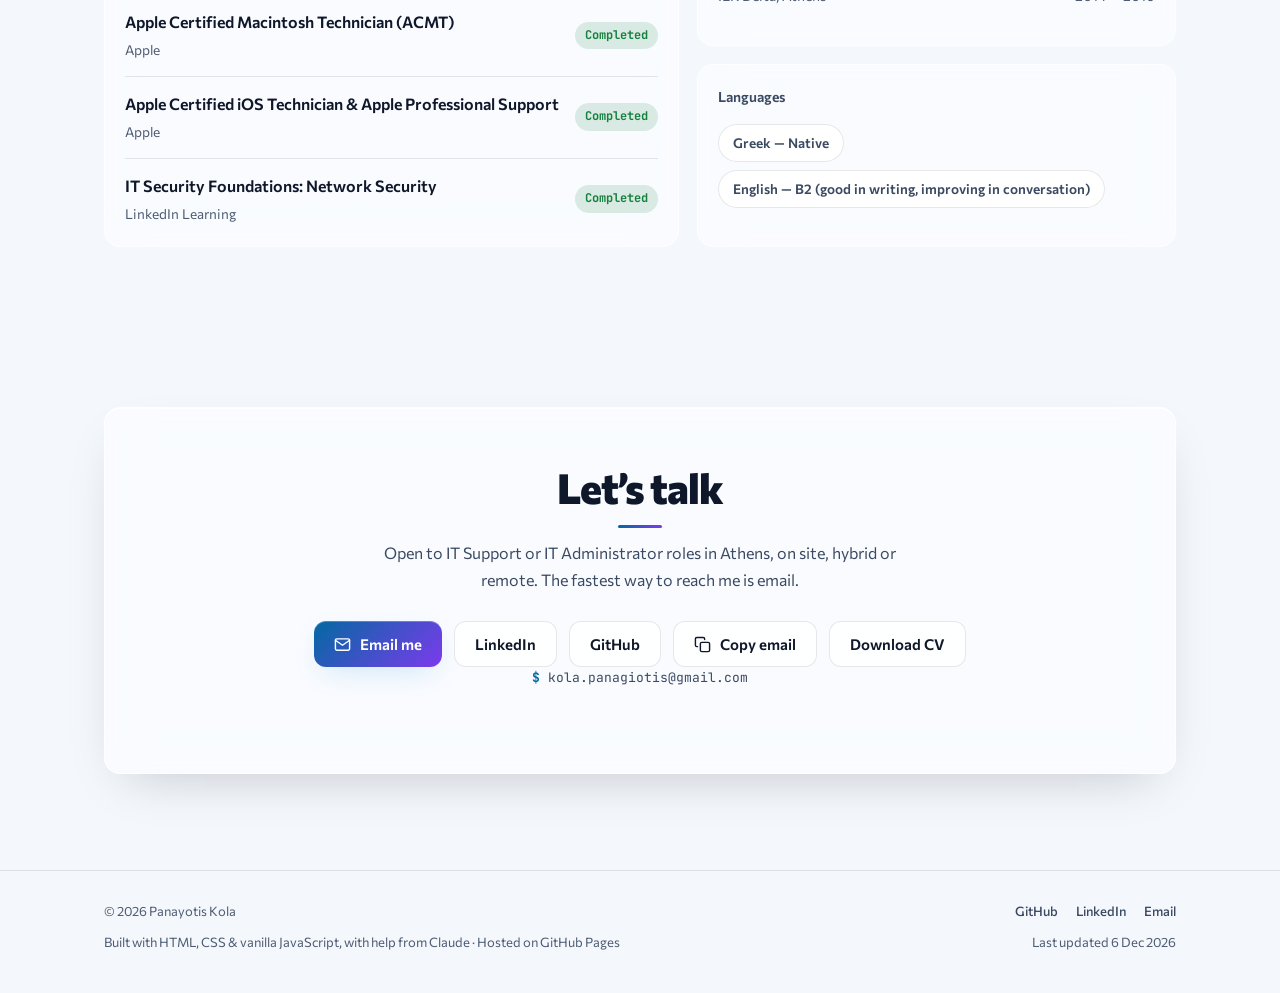
==== commit 46e07794: "Strengthen the glass effect on cards More transparent glass surface, stronger blur and saturation, a" ====
--- a/index.html
+++ b/index.html
@@ -61,7 +61,7 @@
   })();
 </script>
 <link rel="preload" href="assets/fonts/commissioner-latin.woff2" as="font" type="font/woff2" crossorigin>
-<link rel="stylesheet" href="assets/css/style.css?v=19">
+<link rel="stylesheet" href="assets/css/style.css?v=20">
   <script defer src="https://panoskola-stats.duckdns.org/script.js" data-website-id="fbe08940-e6f8-485b-ab67-b7c868853870" data-domains="panoskola.github.io"></script>
 </head>
 <body>
--- a/assets/css/style.css
+++ b/assets/css/style.css
@@ -56,6 +56,7 @@
   --bg: #070b14;
   --bg-2: #0b1120;
   --surface: rgba(17, 25, 43, 0.62);
+  --glass: rgba(17, 25, 43, 0.42); --glass-border: rgba(148, 163, 184, 0.2); --glass-hi: rgba(255, 255, 255, 0.07);
   --surface-solid: #0f1729;
   --surface-hi: rgba(30, 41, 66, 0.7);
   --border: rgba(148, 163, 184, 0.14);
@@ -83,6 +84,7 @@
   --bg: #f4f7fb;
   --bg-2: #eaf0f8;
   --surface: rgba(255, 255, 255, 0.72);
+  --glass: rgba(255, 255, 255, 0.5); --glass-border: rgba(255, 255, 255, 0.7); --glass-hi: rgba(255, 255, 255, 0.9);
   --surface-solid: #ffffff;
   --surface-hi: rgba(255, 255, 255, 0.92);
   --border: rgba(15, 23, 42, 0.1);
@@ -147,12 +149,12 @@
 
 /* ---------- Glass ---------- */
 .glass {
-  background: var(--surface);
-  border: 1px solid var(--border);
+  background: var(--glass);
+  border: 1px solid var(--glass-border);
   border-radius: var(--radius);
-  backdrop-filter: blur(14px) saturate(140%);
-  -webkit-backdrop-filter: blur(14px) saturate(140%);
-  box-shadow: var(--shadow);
+  backdrop-filter: blur(22px) saturate(180%);
+  -webkit-backdrop-filter: blur(22px) saturate(180%);
+  box-shadow: var(--shadow), inset 0 1px 0 var(--glass-hi);
   position: relative;
 }
 /* cursor-follow highlight */
@@ -684,7 +686,7 @@
   .topo-hint, #copy-mail, .contact-links a[download], .roadmap .btn, .footer, .proj .btn, .brand-mark { display: none !important; }
   :root, :root[data-theme="light"], :root[data-theme="dark"] {
     --bg: #fff; --bg-2: #fff; --surface: #fff; --surface-solid: #fff; --surface-hi: #f3f4f6;
-    --text: #111; --text-soft: #333; --text-faint: #555; --border: #bbb; --border-hi: #888;
+    --text: #111; --text-soft: #333; --text-faint: #555; --border: #bbb; --border-hi: #888; --glass-border: #bbb;
     --accent: #0b4f7a; --accent-2: #4b2c8a; --shadow: none; --glow: transparent;
   }
   body { background: #fff; color: #111; font-size: 11pt; line-height: 1.5; }
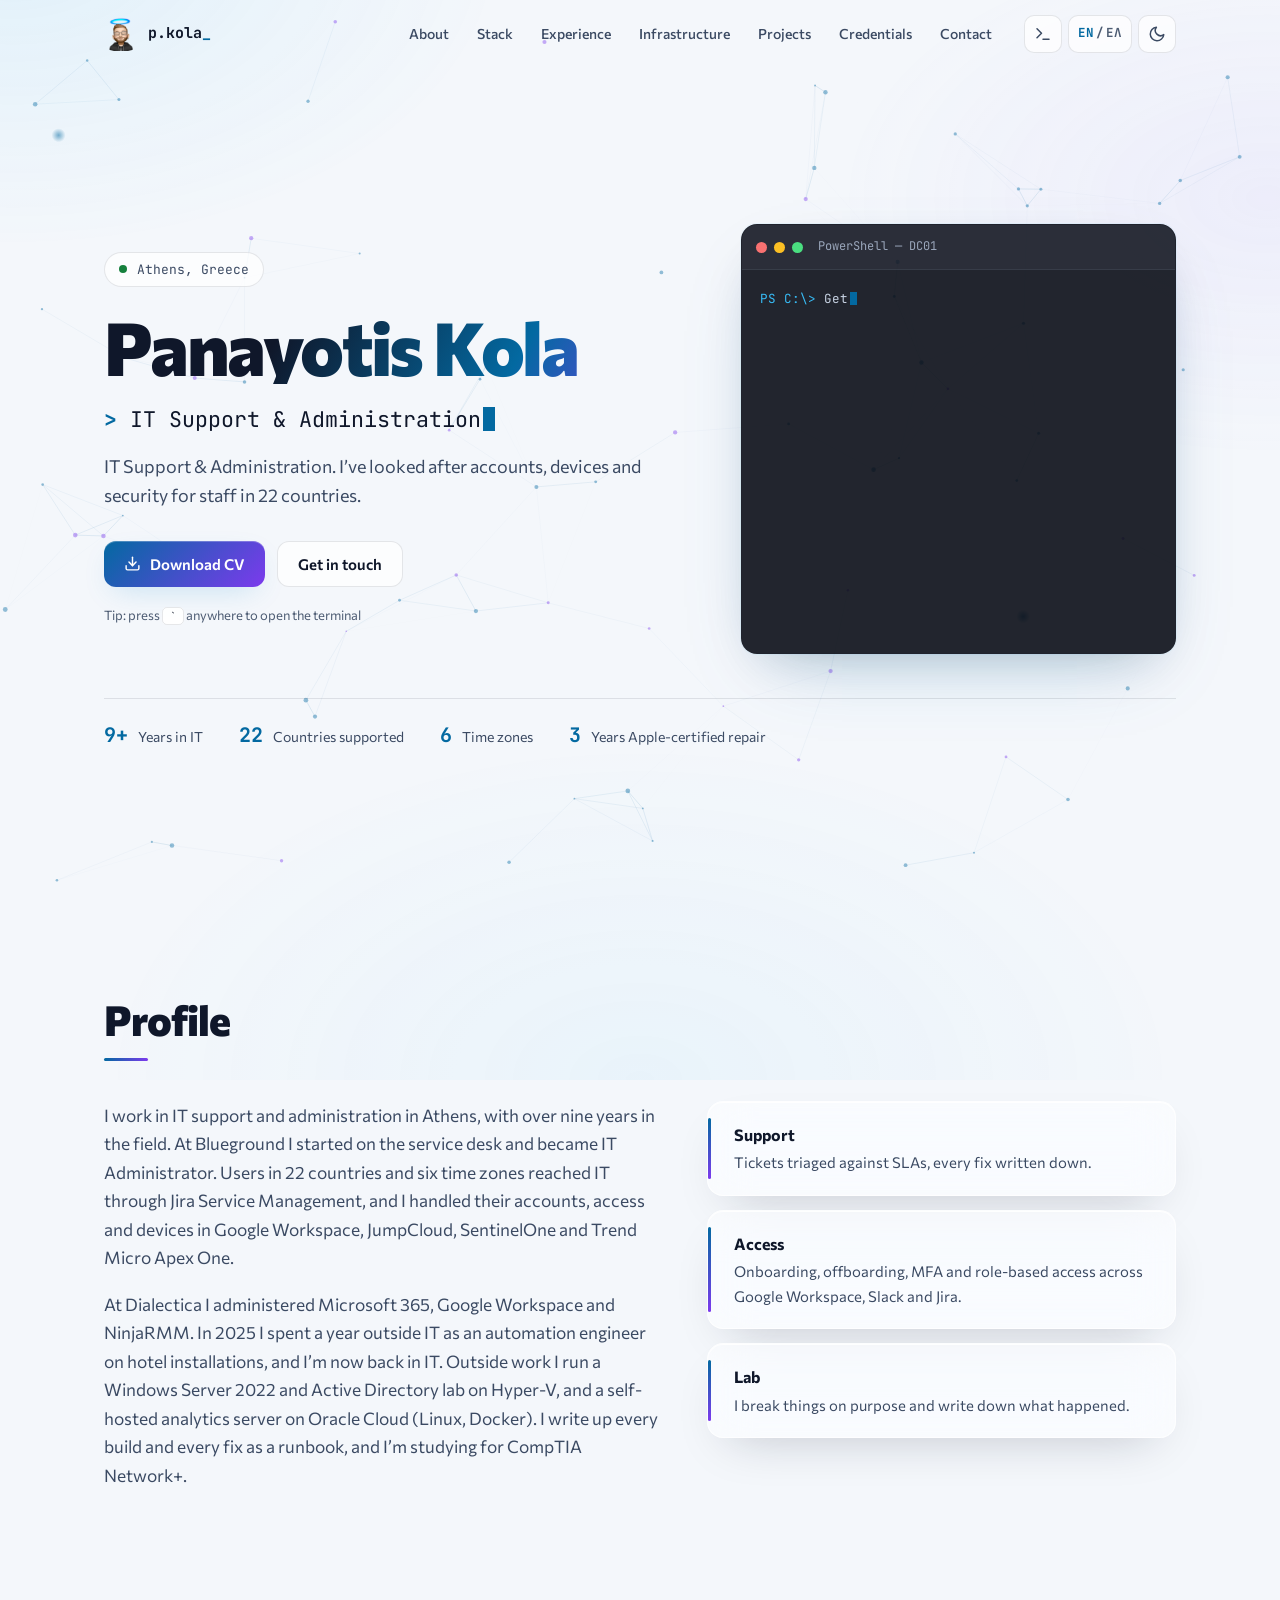
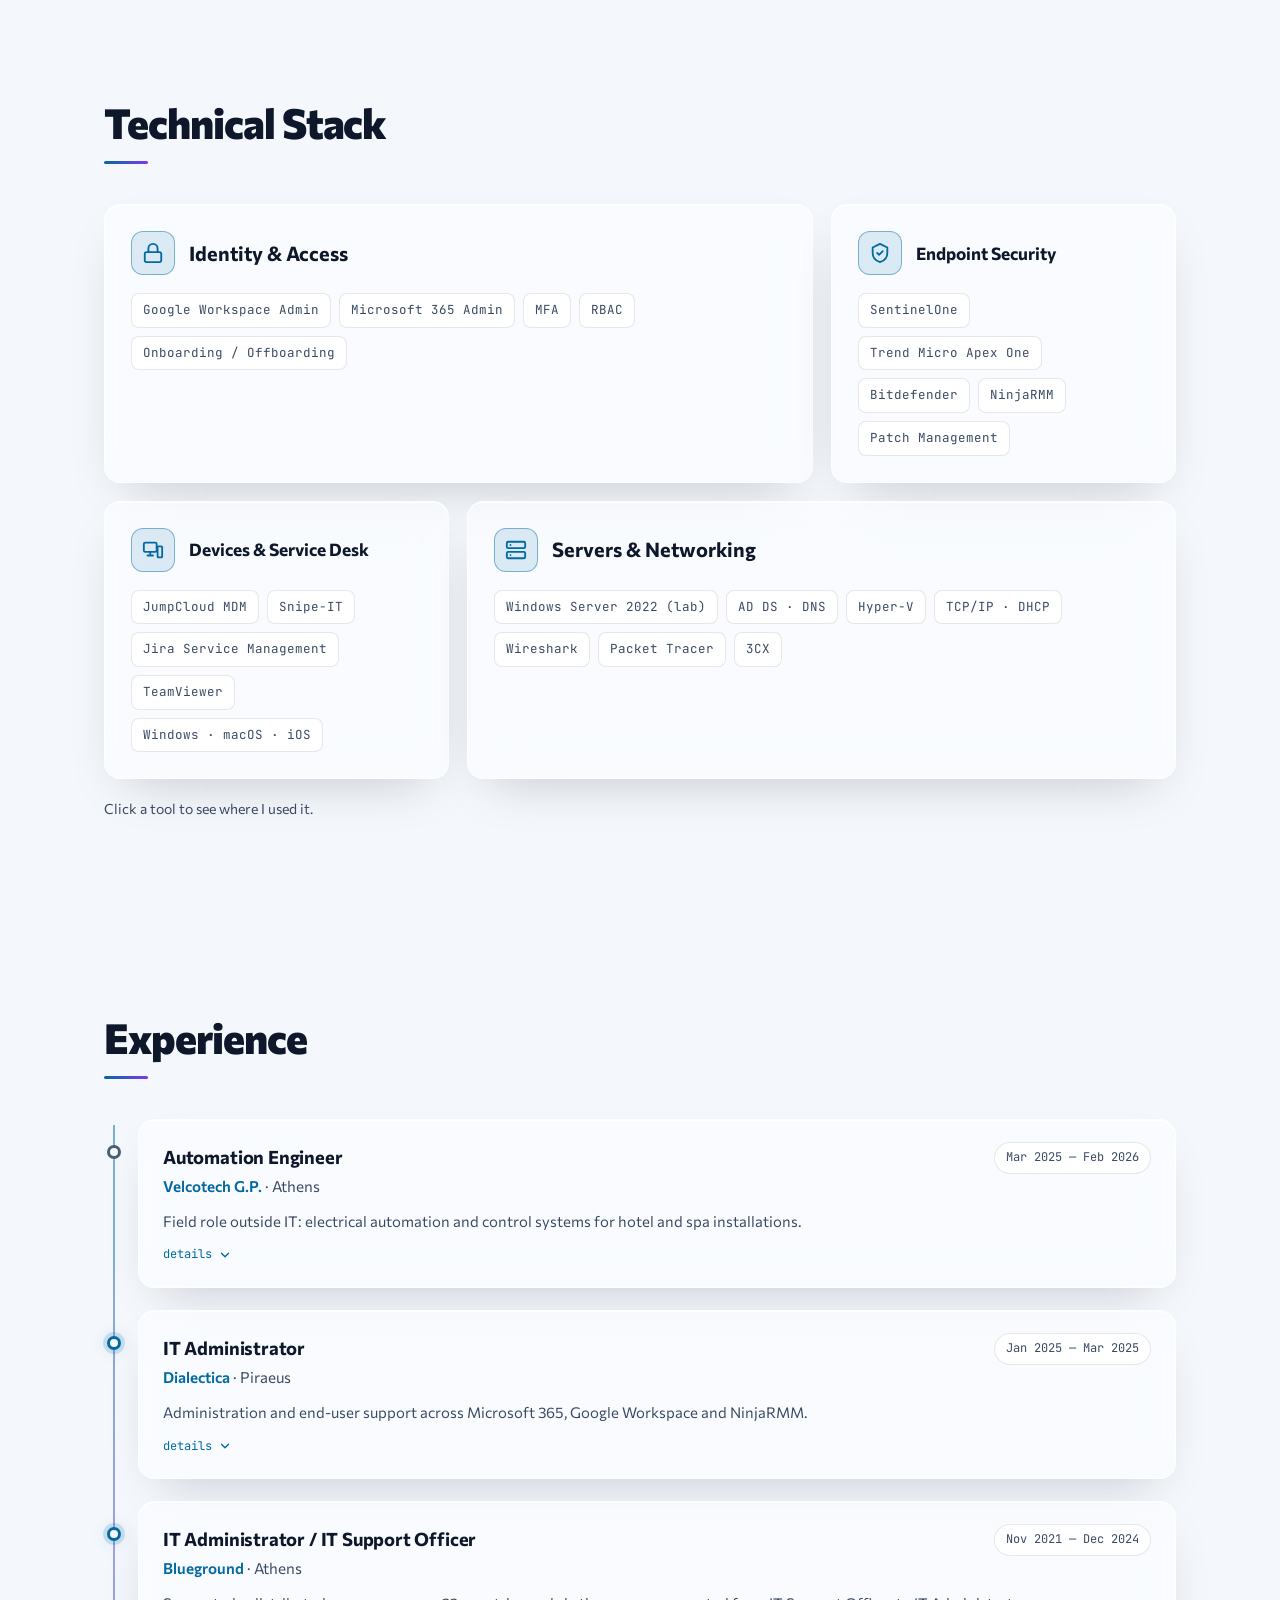
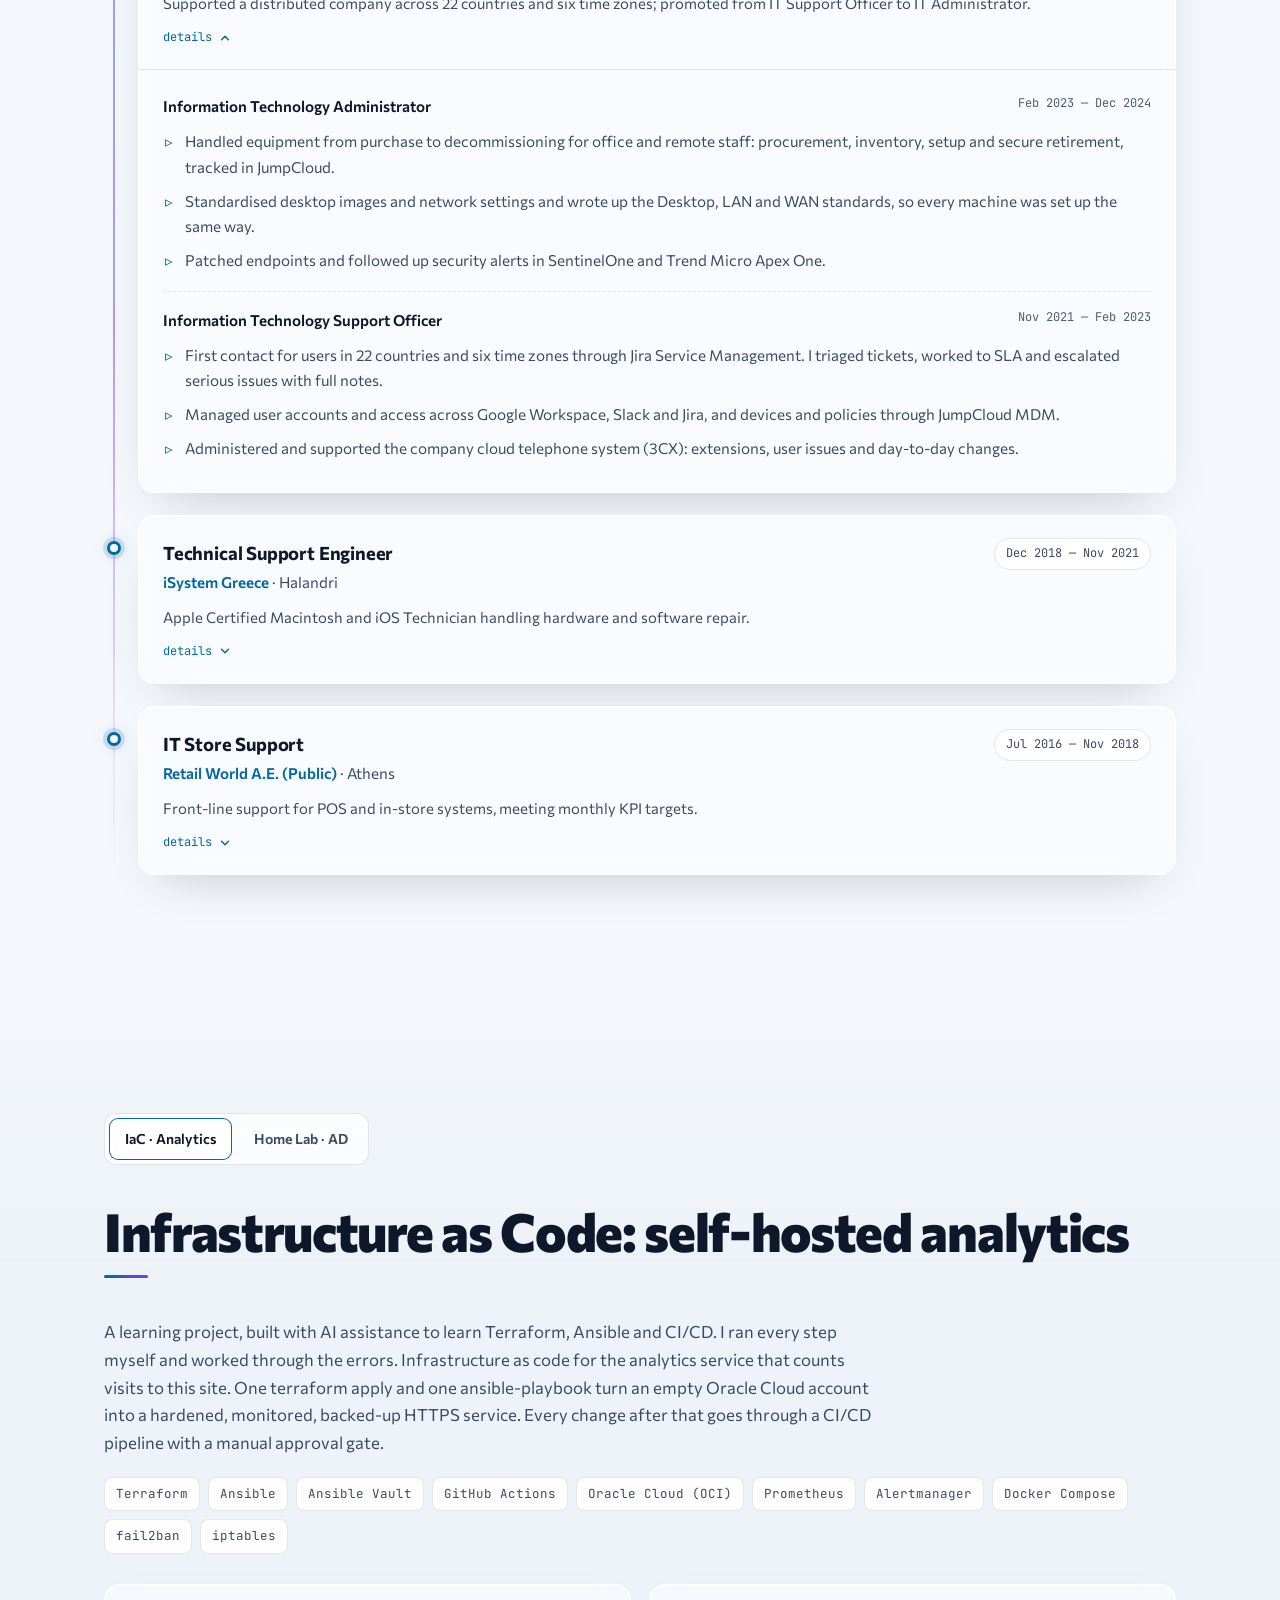
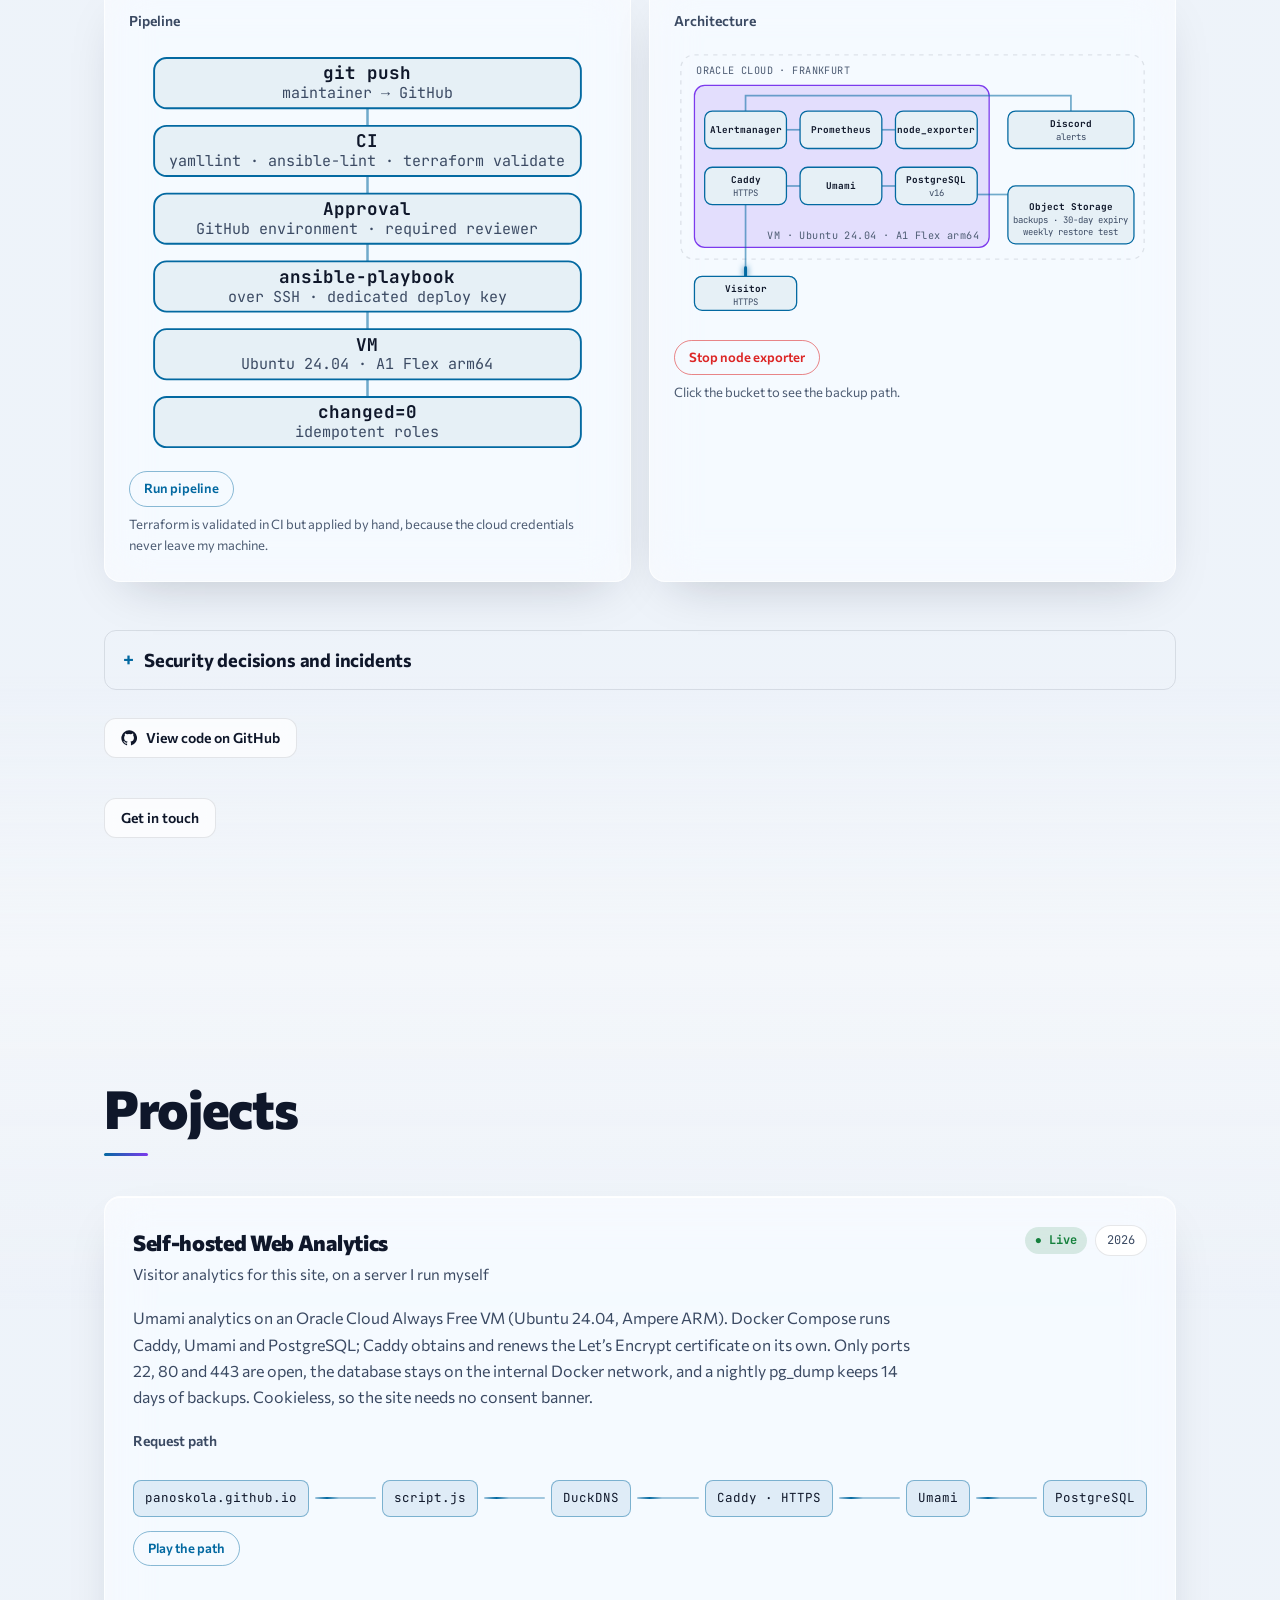
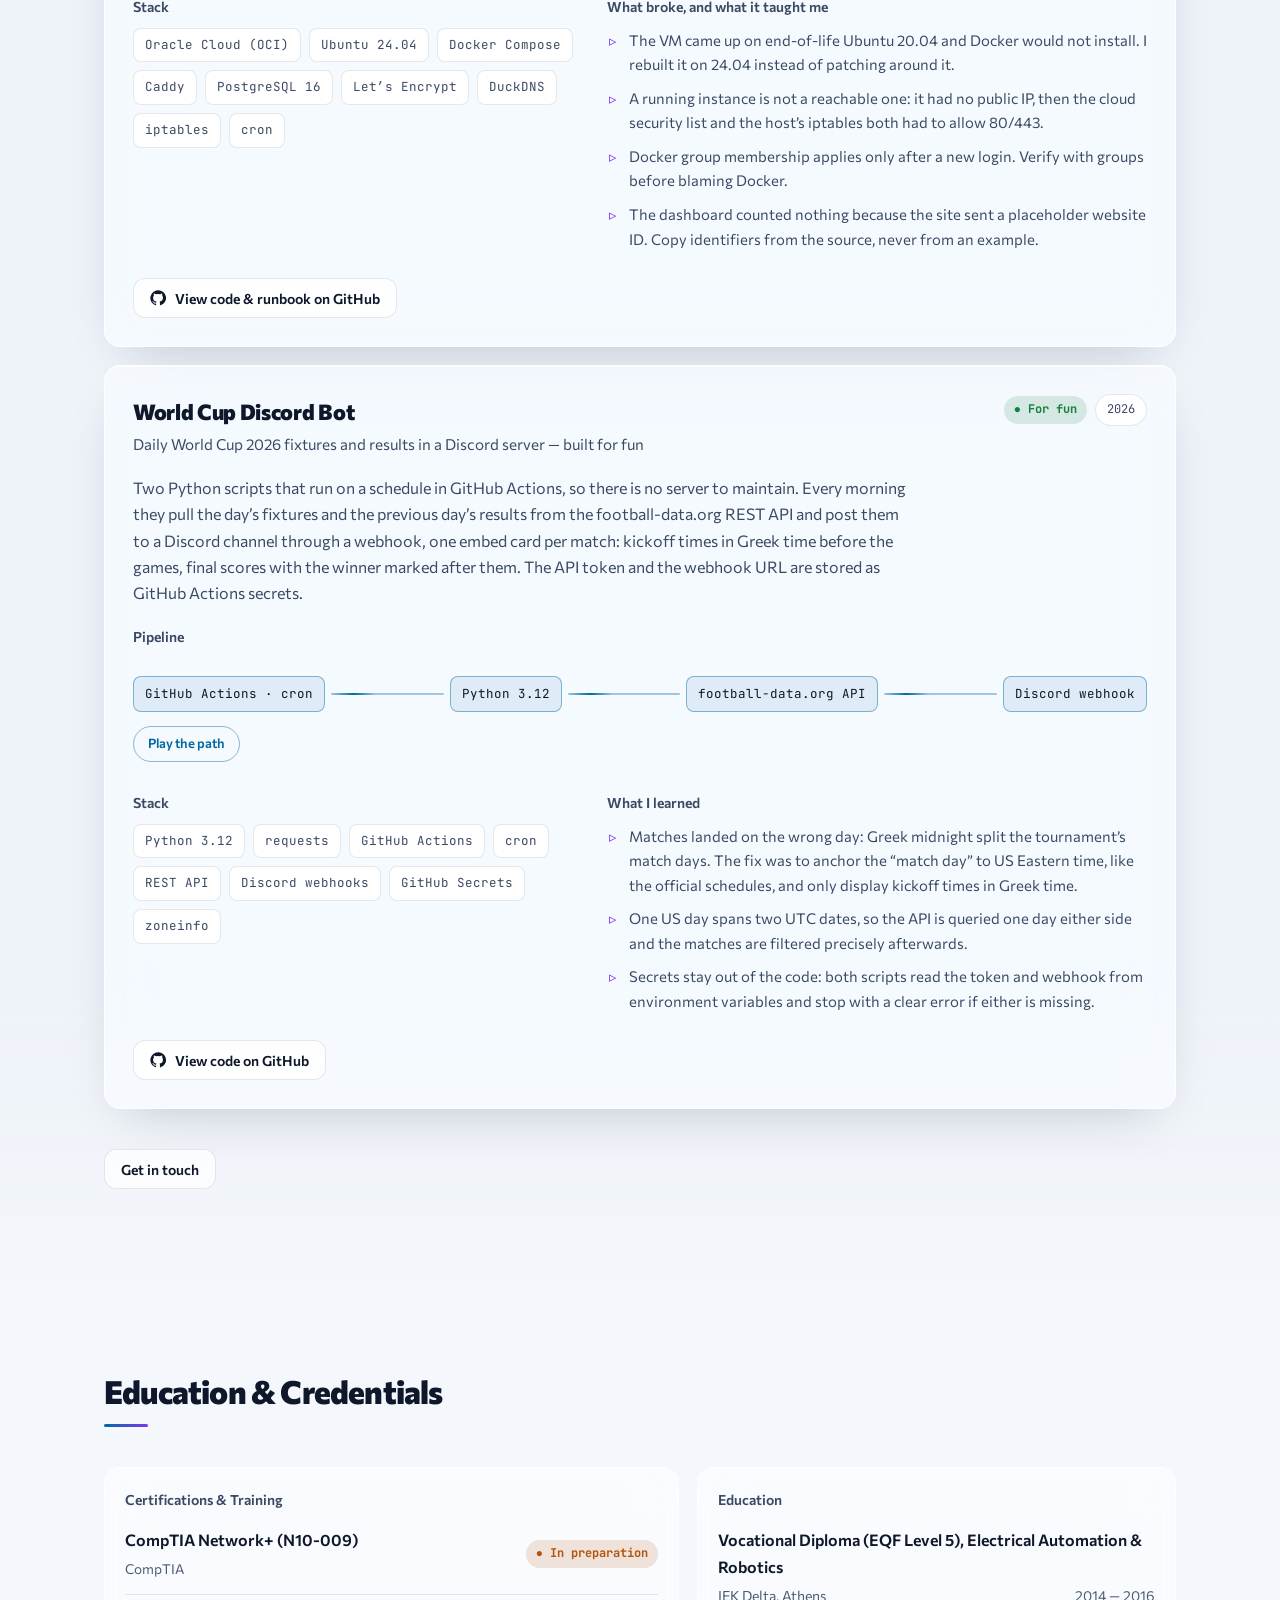
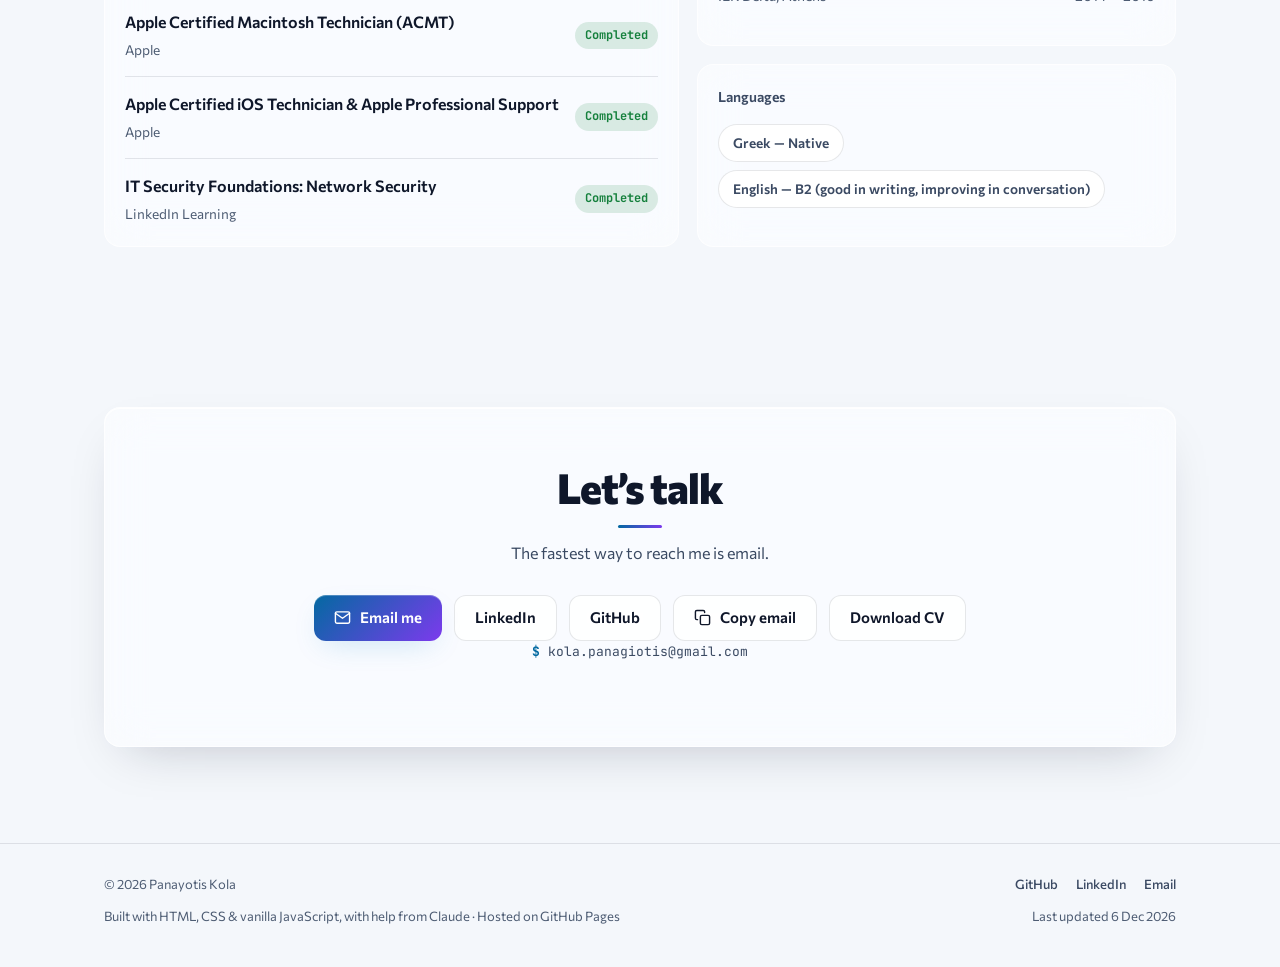
==== commit 3487ec25: "Remove job-search copy and the floating CV button The contact text no longer says I am open to roles" ====
--- a/index.html
+++ b/index.html
@@ -61,13 +61,12 @@
   })();
 </script>
 <link rel="preload" href="assets/fonts/commissioner-latin.woff2" as="font" type="font/woff2" crossorigin>
-<link rel="stylesheet" href="assets/css/style.css?v=20">
+<link rel="stylesheet" href="assets/css/style.css?v=21">
   <script defer src="https://panoskola-stats.duckdns.org/script.js" data-website-id="fbe08940-e6f8-485b-ab67-b7c868853870" data-domains="panoskola.github.io"></script>
 </head>
 <body>
 <a class="skip-link" href="#main" data-i18n="a11y.skip">Skip to content</a>
 
-<a class="cv-fab btn btn-primary btn-sm" id="cv-fab" href="assets/cv/Panayotis_Kola_CV.pdf" download tabindex="-1" aria-hidden="true" data-i18n="hero.cv">Download CV</a>
 <canvas id="net-bg" aria-hidden="true"></canvas>
 <div class="bg-glow" aria-hidden="true"></div>
 <div class="scroll-progress" aria-hidden="true"><span></span></div>
@@ -392,7 +391,7 @@
 </div>
 
 <noscript><style>.reveal{opacity:1!important;transform:none!important}</style></noscript>
-<script src="assets/js/content.js?v=23"></script>
-<script src="assets/js/main.js?v=22"></script>
+<script src="assets/js/content.js?v=24"></script>
+<script src="assets/js/main.js?v=23"></script>
 </body>
 </html>
--- a/assets/css/style.css
+++ b/assets/css/style.css
@@ -328,9 +328,7 @@
 .infra-tabs button[aria-selected="true"] { color: var(--text); background: var(--surface-hi); box-shadow: inset 0 0 0 1px var(--accent); }
 .infra-tabs button:focus-visible { outline: 2px solid var(--accent); outline-offset: 2px; }
 .sec-cta { margin-top: 40px; }
-.cv-fab { position: fixed; right: 20px; bottom: 20px; z-index: 55; box-shadow: var(--shadow); opacity: 0; transform: translateY(12px); pointer-events: none; transition: opacity .25s, transform .25s; }
-.cv-fab.show { opacity: 1; transform: none; pointer-events: auto; }
-@media print { .infra-tabs, .cv-fab, .sec-cta { display: none; } }
+@media print { .infra-tabs, .sec-cta { display: none; } }
 .more { margin-top: 48px; }
 .more > summary { display: flex; align-items: center; gap: 10px; cursor: pointer; list-style: none; font-size: 1.15rem; font-weight: 700; letter-spacing: -0.01em; padding: 14px 18px; border: 1px solid var(--border); border-radius: 12px; }
 .more > summary::-webkit-details-marker { display: none; }
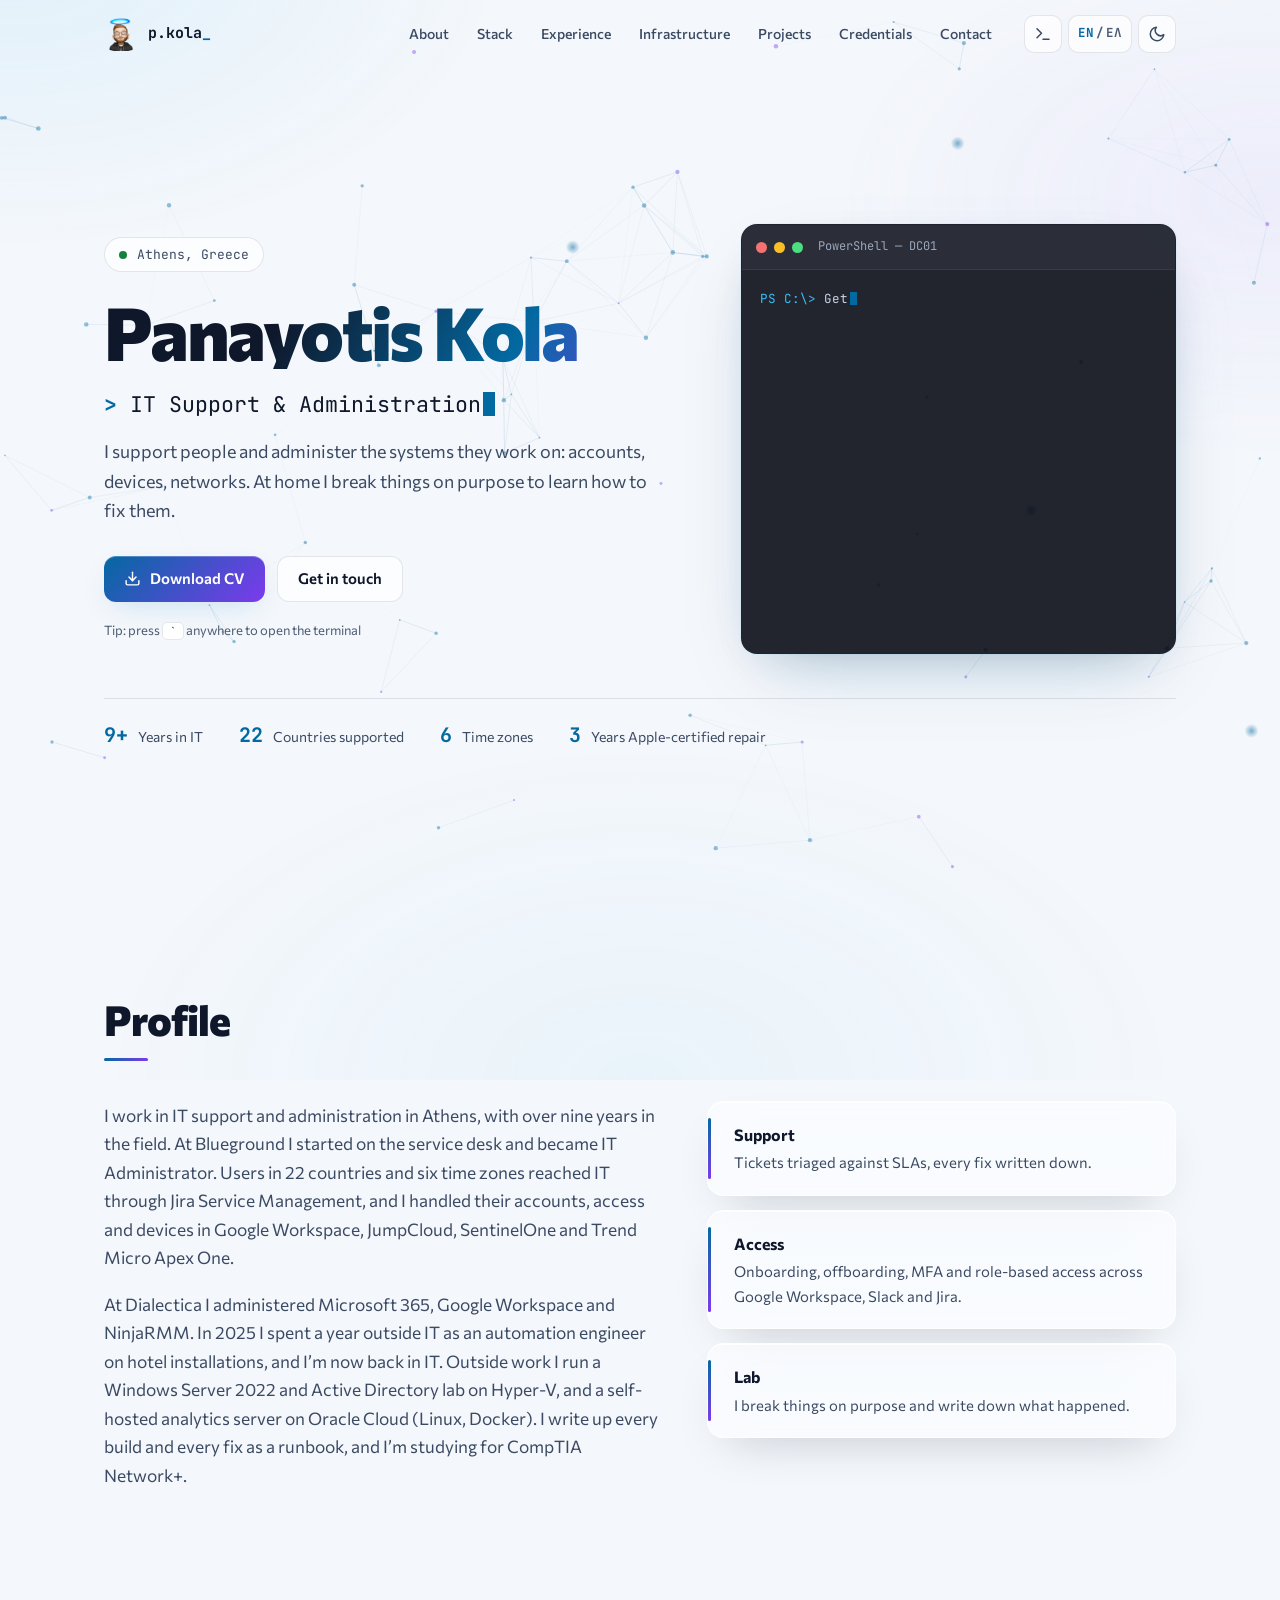
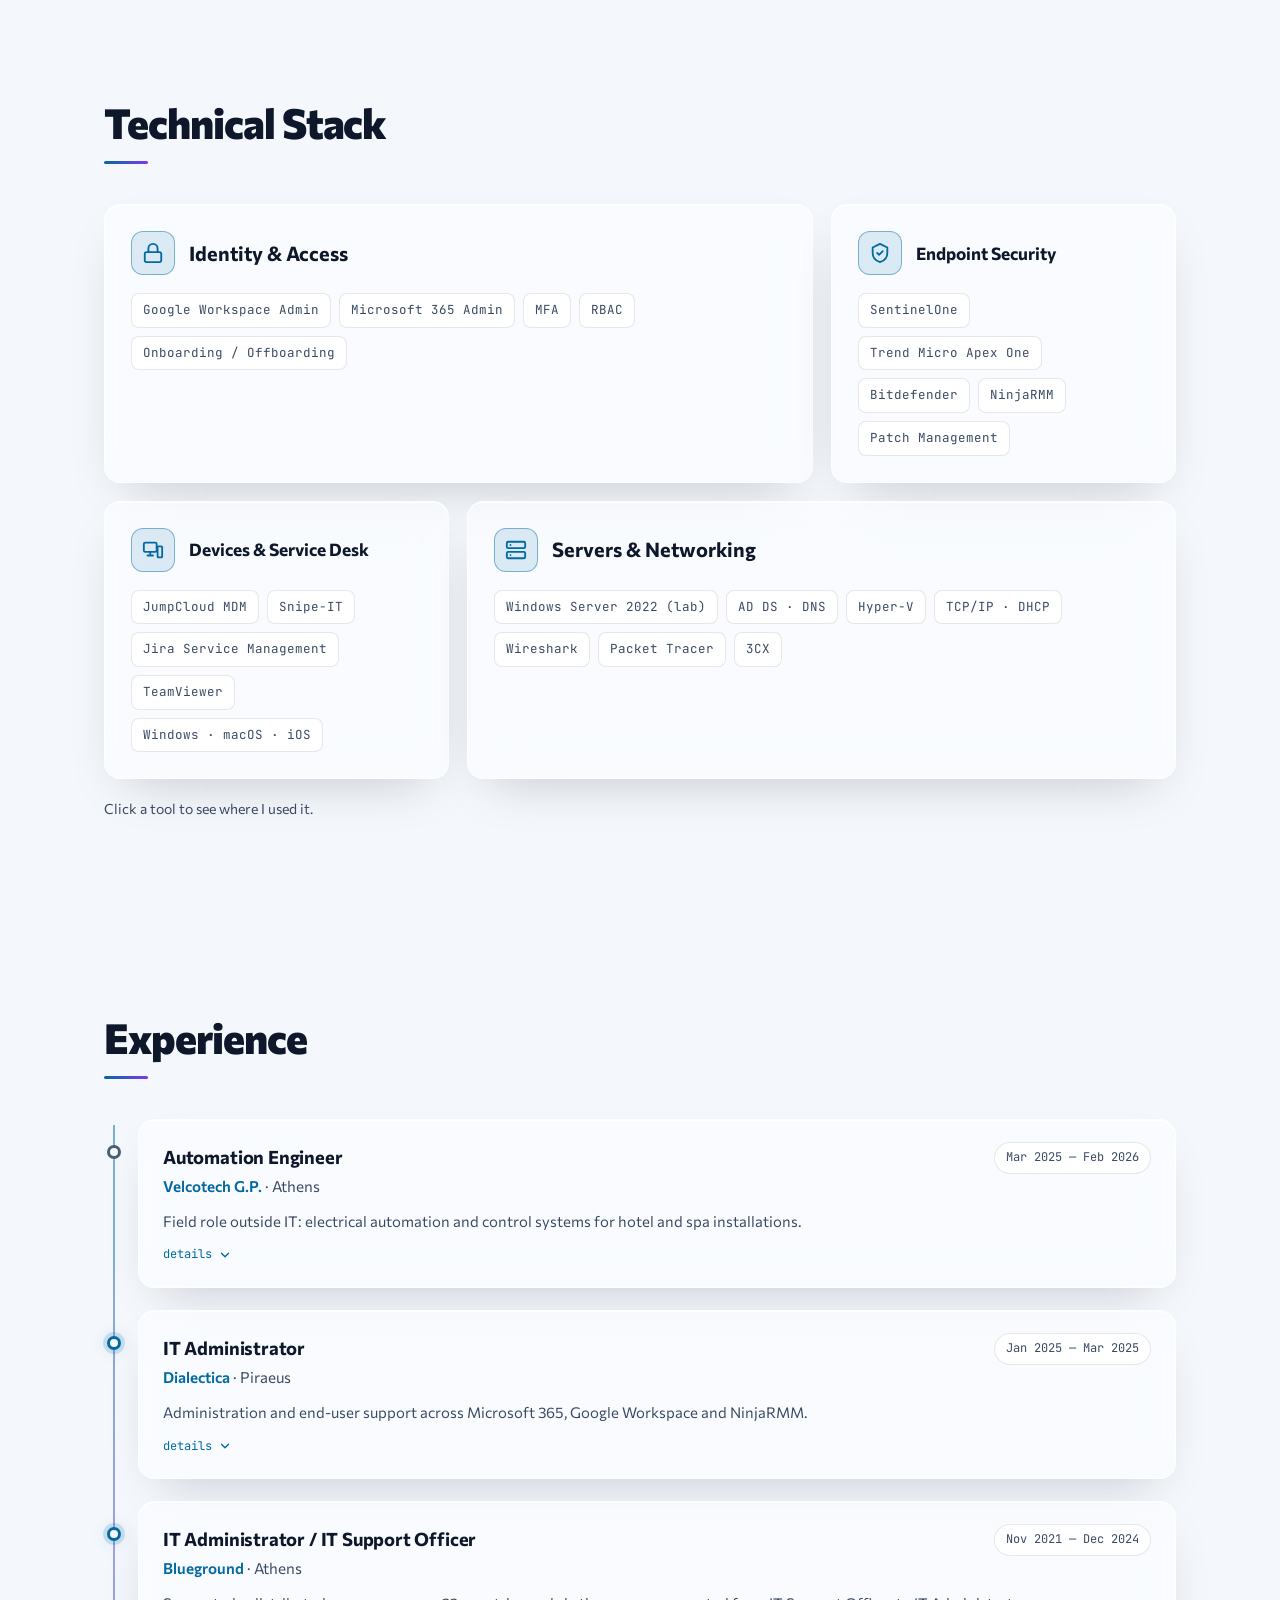
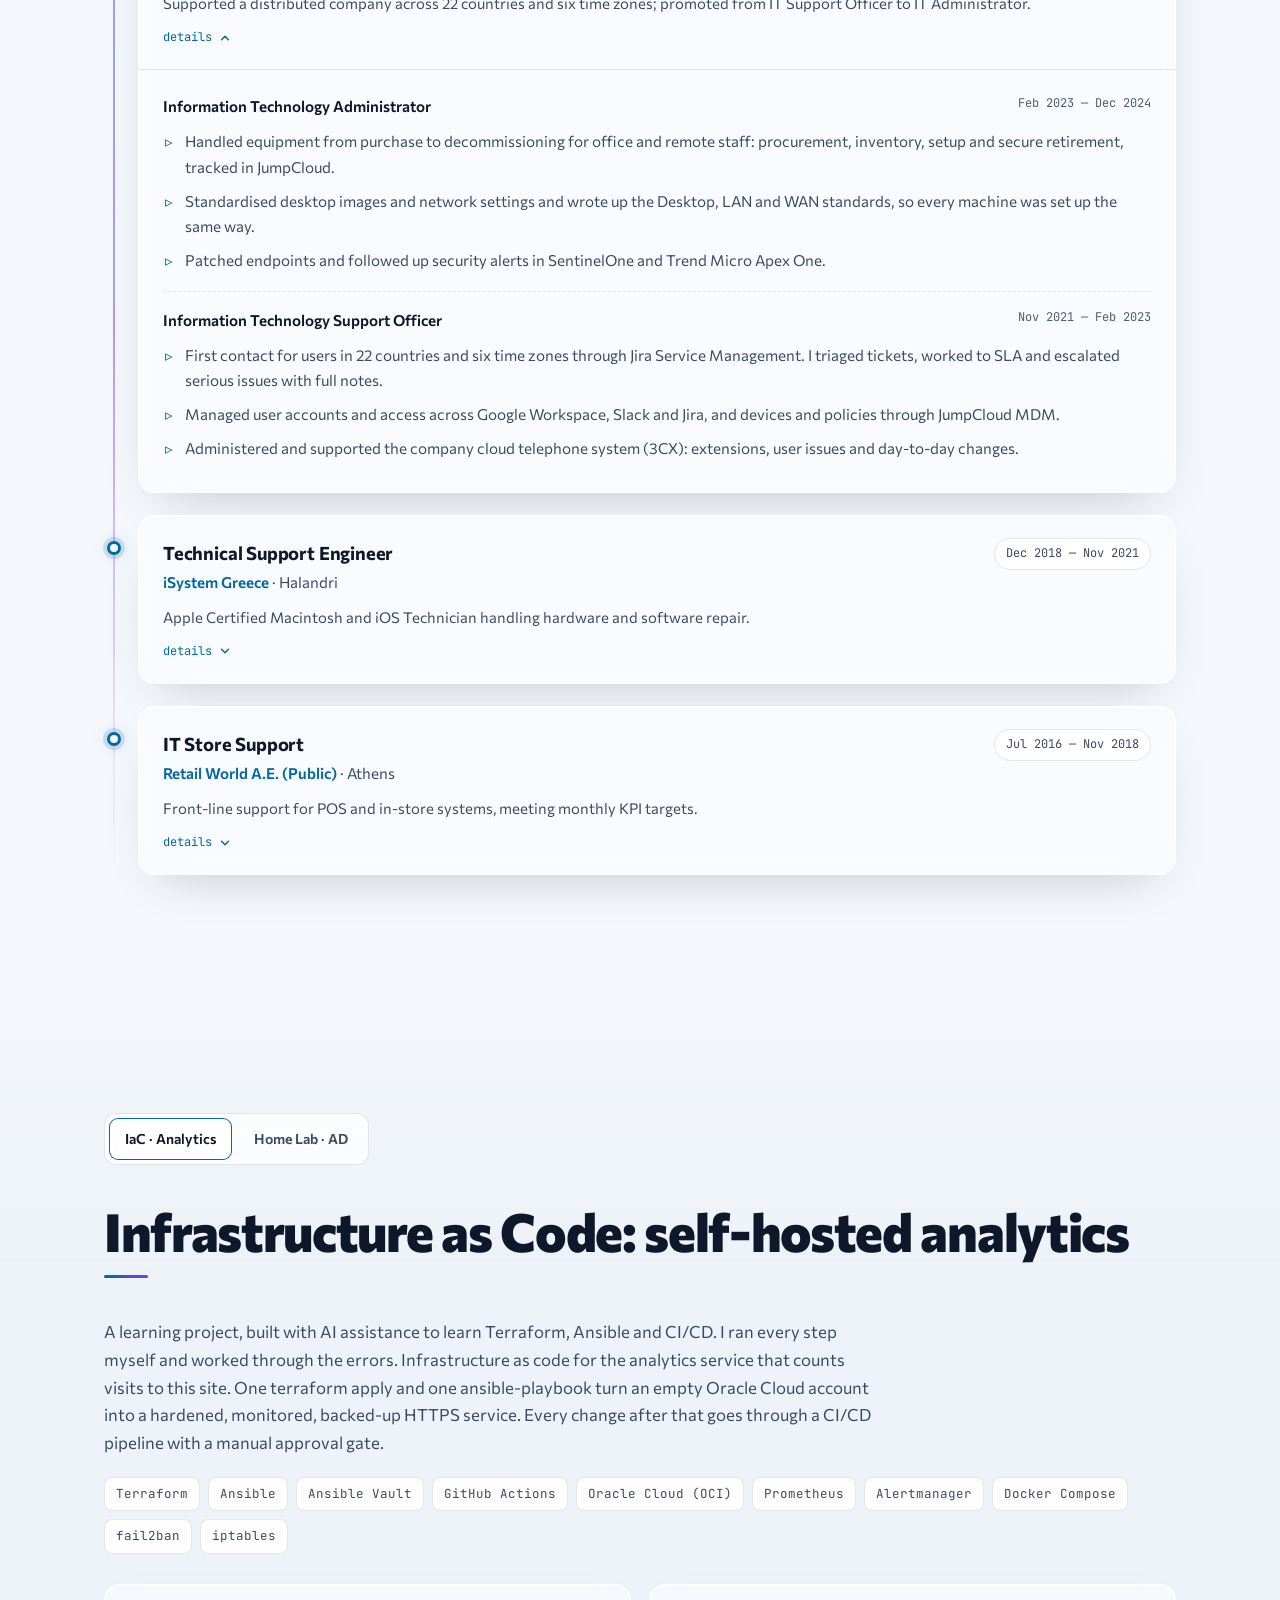
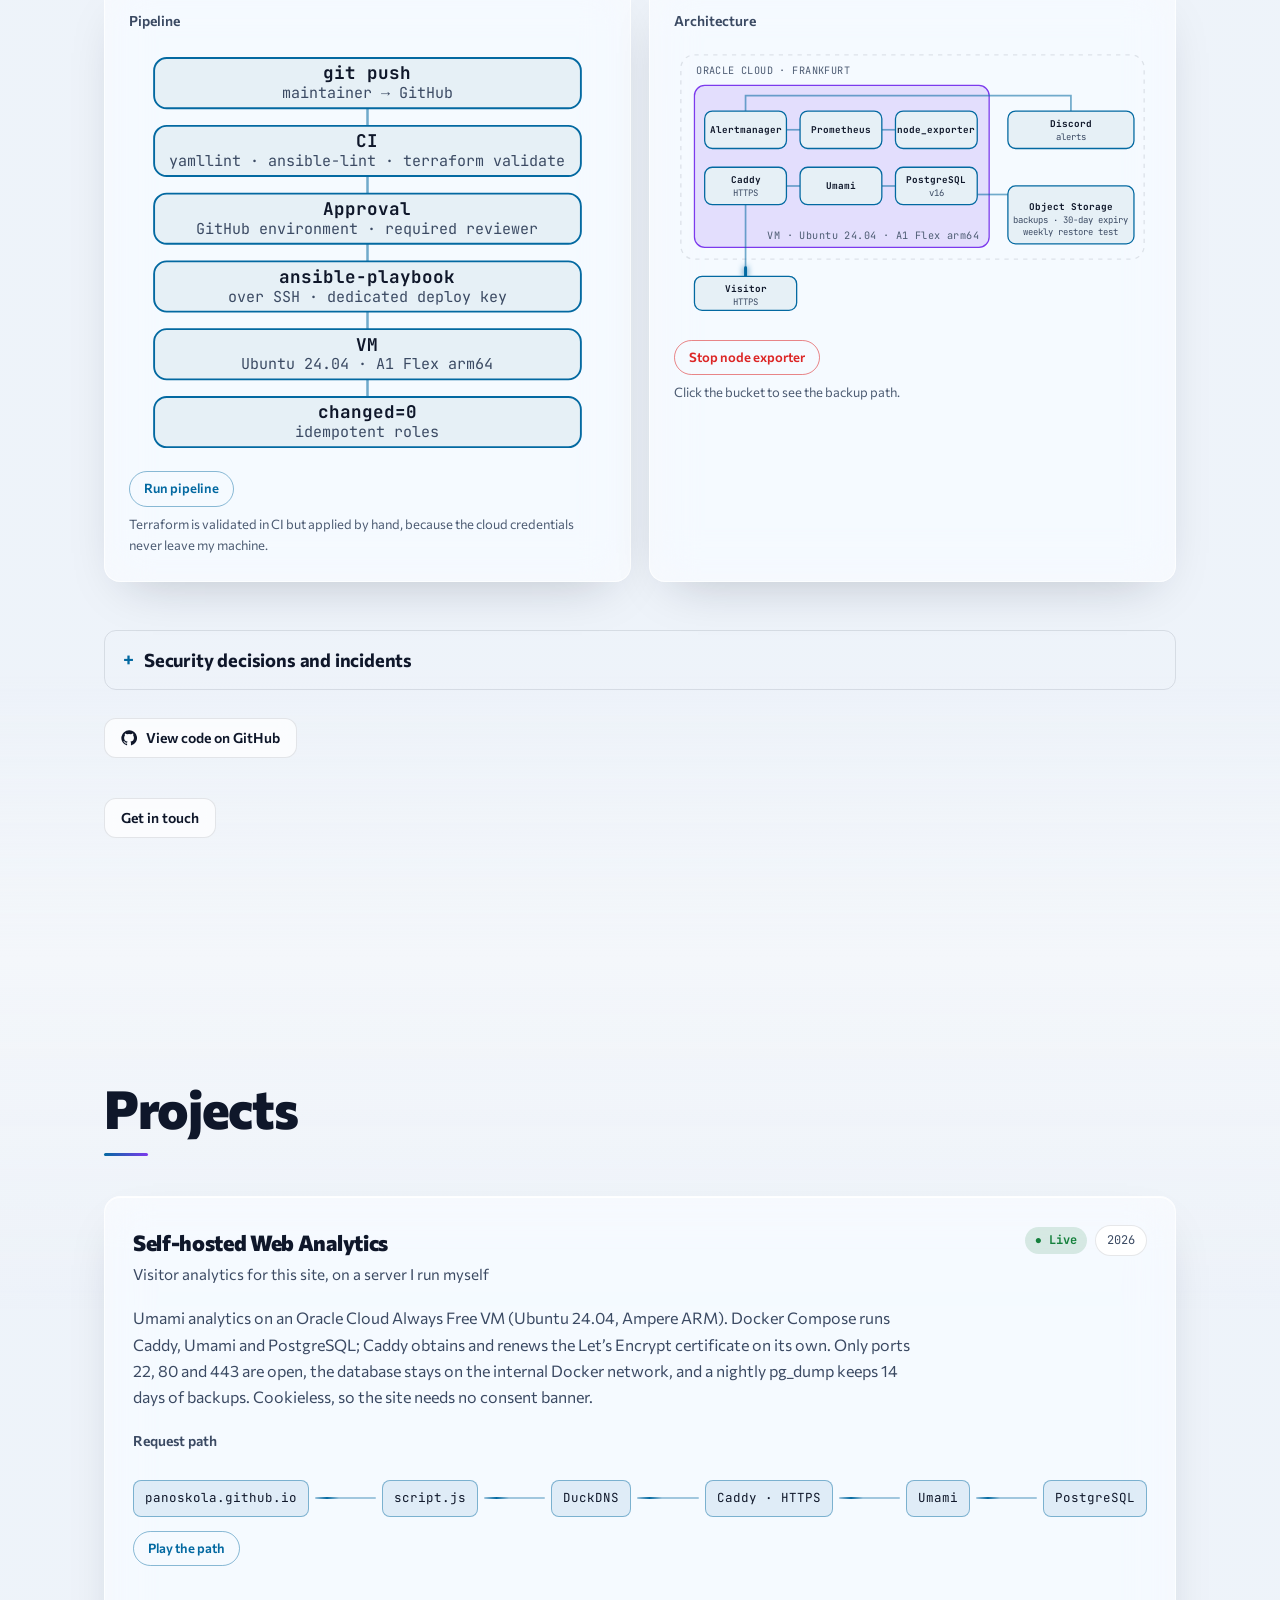
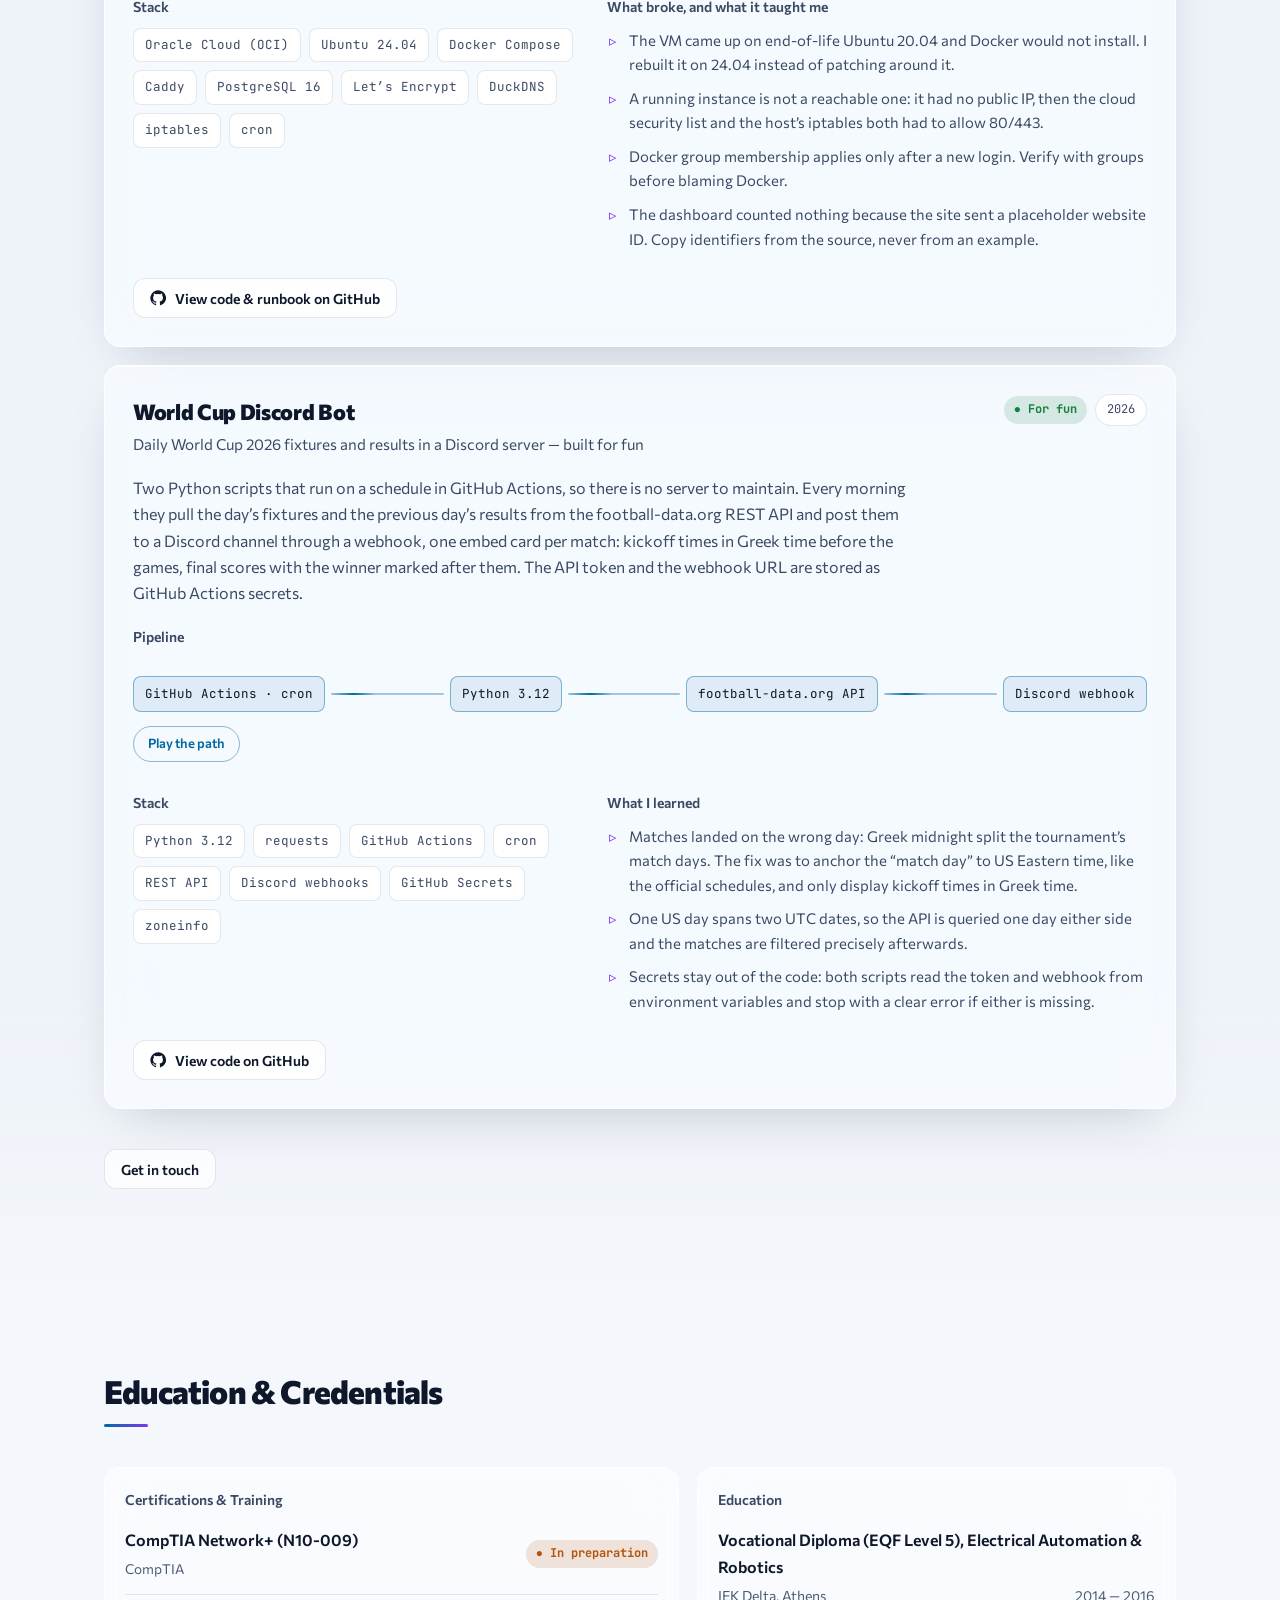
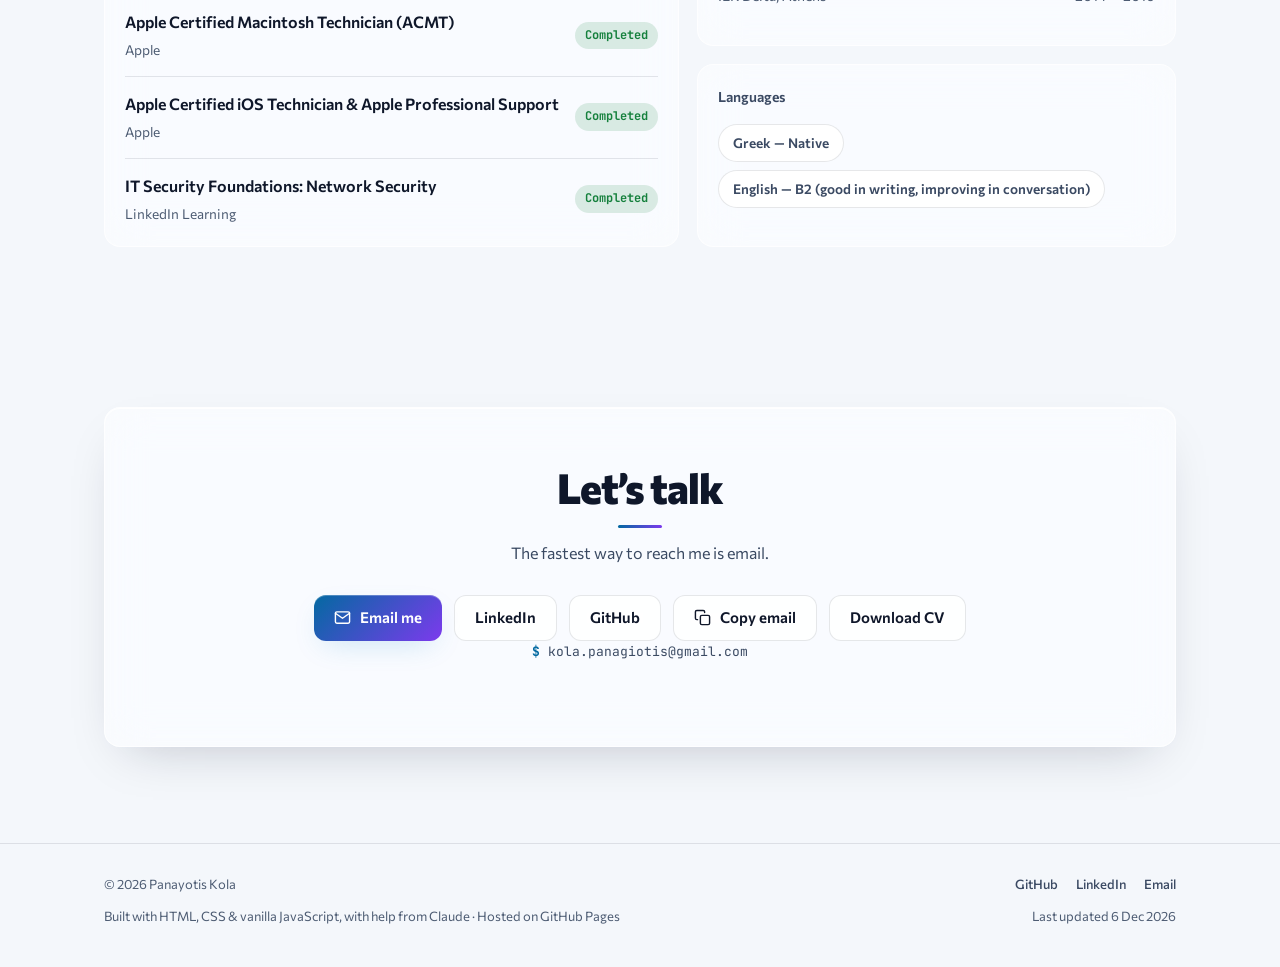
==== commit 221c4379: "Rewrite the hero tagline The title already types out above it, so the tagline now says what I do and" ====
--- a/index.html
+++ b/index.html
@@ -108,7 +108,7 @@
       <p class="kicker reveal"><span class="pulse-dot"></span><span data-i18n="hero.kicker">Athens, Greece</span></p>
       <h1 class="reveal glitch" data-text="Panayotis Kola">Panayotis Kola</h1>
       <p class="typed-line reveal"><span class="prompt">&gt;</span> <span id="typed"></span><span class="caret"></span></p>
-      <p class="tagline reveal" data-i18n="hero.tagline">IT Support & Administration. I’ve looked after accounts, devices and security for staff in 22 countries.</p>
+      <p class="tagline reveal" data-i18n="hero.tagline">I support people and administer the systems they work on: accounts, devices, networks. At home I break things on purpose to learn how to fix them.</p>
       <div class="hero-cta reveal">
         <a class="btn btn-primary" href="assets/cv/Panayotis_Kola_CV.pdf" download>
           <svg viewBox="0 0 24 24" width="17" height="17" fill="none" stroke="currentColor" stroke-width="2" stroke-linecap="round" stroke-linejoin="round"><path d="M21 15v4a2 2 0 0 1-2 2H5a2 2 0 0 1-2-2v-4"/><polyline points="7 10 12 15 17 10"/><line x1="12" y1="15" x2="12" y2="3"/></svg>
@@ -391,7 +391,7 @@
 </div>
 
 <noscript><style>.reveal{opacity:1!important;transform:none!important}</style></noscript>
-<script src="assets/js/content.js?v=24"></script>
+<script src="assets/js/content.js?v=25"></script>
 <script src="assets/js/main.js?v=23"></script>
 </body>
 </html>
